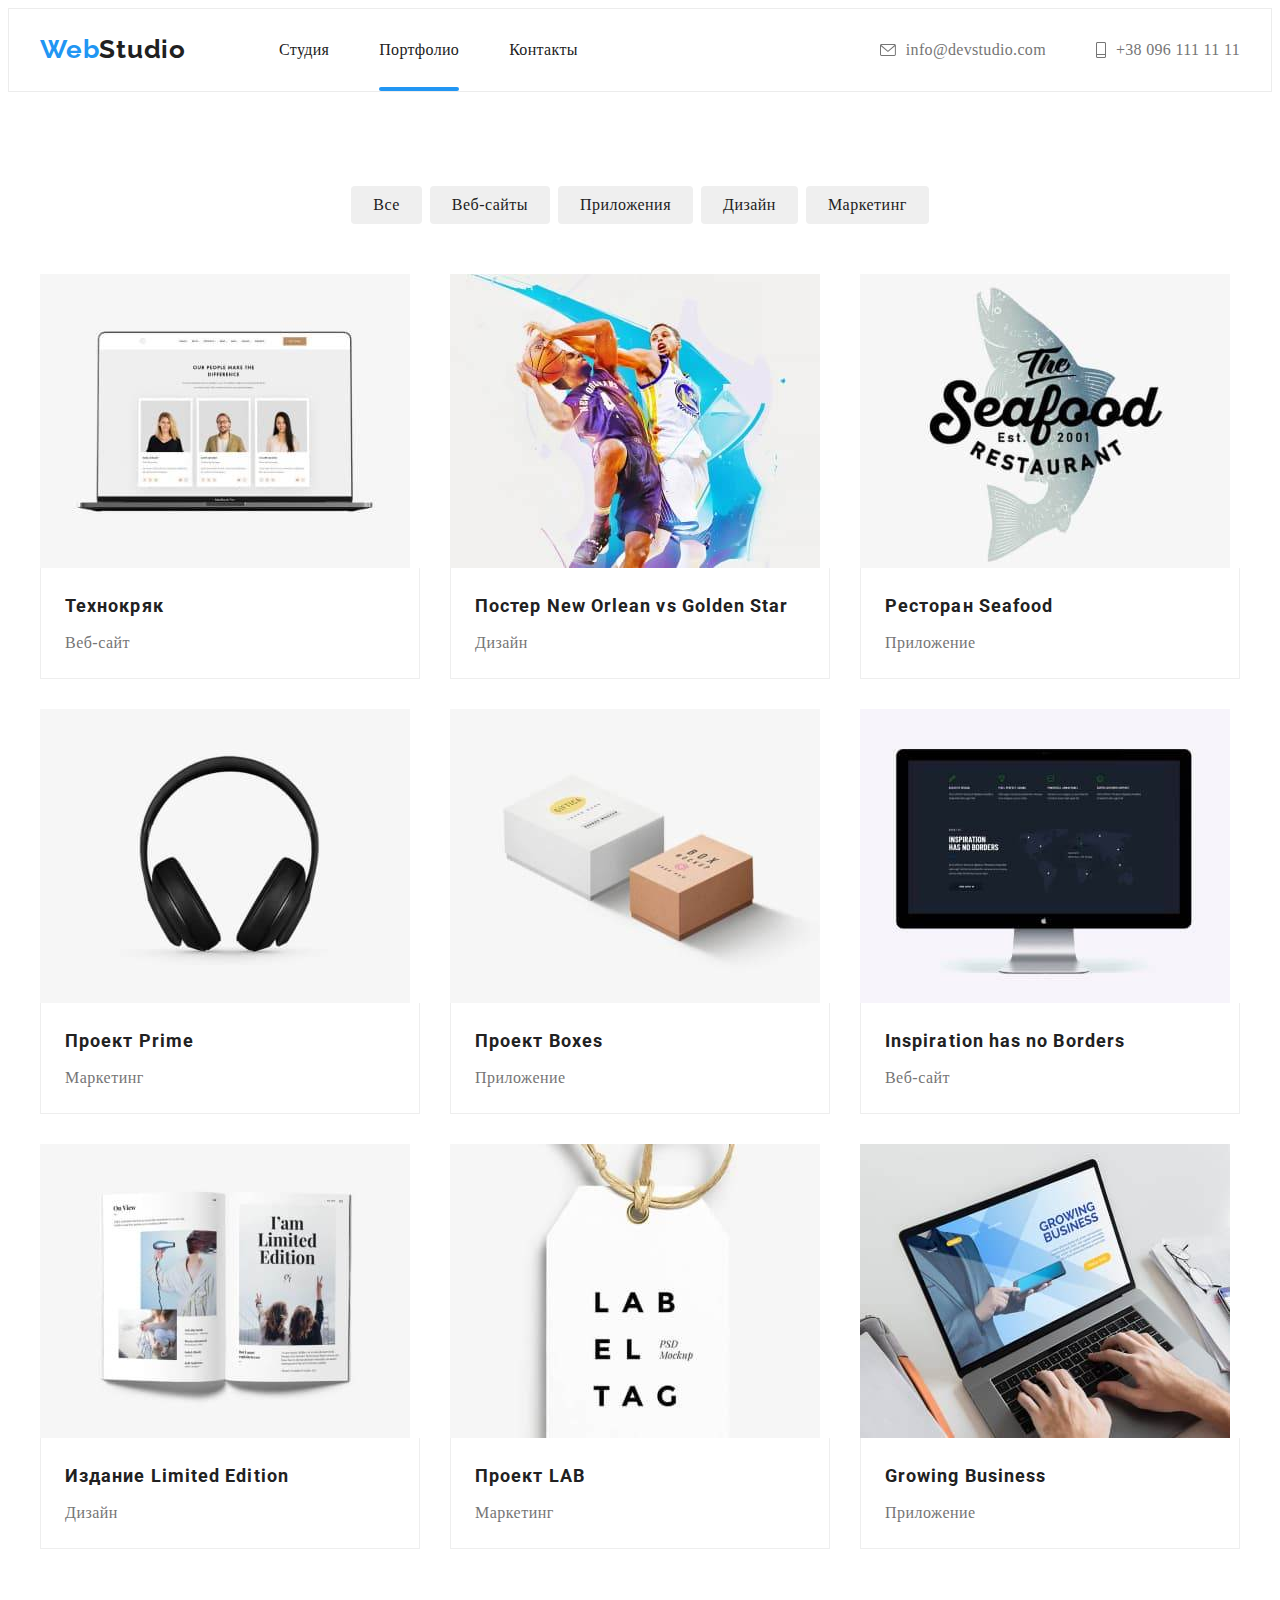
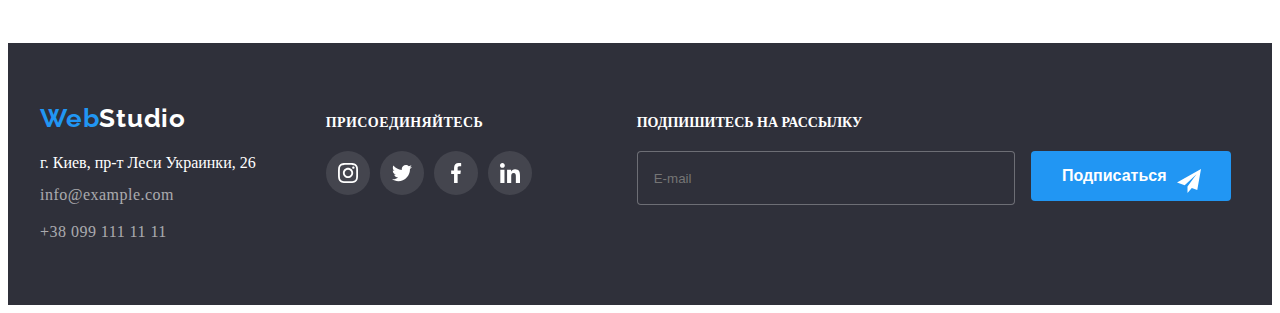
==== portfolio.html @ d7d61ed3 "start" ====
<!DOCTYPE html>
<html lang="ru">
<head>
    <meta charset="UTF-8">
    <meta http-equiv="X-UA-Compatible" content="IE=edge">
    <meta name="viewport" content="width=device-width, initial-scale=1.0">
    <link rel="preconnect" href="https://fonts.googleapis.com">
<link rel="preconnect" href="https://fonts.gstatic.com" crossorigin>
<link href="https://fonts.googleapis.com/css2?family=Raleway:wght@700&family=Roboto:wght@400;500;700;900&display=swap" rel="stylesheet">
    <title >Портфолио</title>
    <link rel="stylesheet" href="https://cdnjs.cloudflare.com/ajax/libs/modern-normalize/1.1.0/modern-normalize.min.css"
     integrity="sha512-wpPYUAdjBVSE4KJnH1VR1HeZfpl1ub8YT/NKx4PuQ5NmX2tKuGu6U/JRp5y+Y8XG2tV+wKQpNHVUX03MfMFn9Q==" 
     crossorigin="anonymous"
      referrerpolicy="no-referrer" />
    
    <link rel="stylesheet" href="./css/main.min.css">
</head>
<body>
    
    <header class="header">
        <div class="container">
            <nav class="havigation ">
         <a class="logo link" href=""><span class="span">Web</span>Studio</a>
    
     <ul class="havigation__list list">
         <li class="havigation__item "><a href="./index.html" class="havigation__link link  ">Студия</a></li>
         <li class="havigation__item"><a href="./portfolio.html" class=" havigation__link link current ">Портфолио</a></li>
         <li class="havigation__item"><a href="" class="havigation__link link ">Контакты</a></li>
                 
    </ul> 
         </nav>
         <div class="connect">
         <ul class="connect__list">
             <li class="connect__item" ><a  href="mailto:info@devstudio.com" class="connect__mail link" > <svg class="connect__icon" width="16" height="12">
                <use href="./img/icons.svg#icon-envelope-hover">

                </use>
            </svg>info@devstudio.com</a></li>
             <li class="connect__item" ><a href="tel:+380961111111" class="connect__tel link" ><svg class="connect__icon" width="10" height="16">
                <use href="./img/icons.svg#icon-Vector-10">

                </use>
            </svg> +38 096 111 11 11</a></li>
             
         </ul>
        </div>
        </div>
    </header  >
    <main>
    <section class="menu">
        <div class="container">
            <h1 class="visually-hidden" ></h1>
            <ul class="menu__list list">
                <li class="menu__item"><button type="button" class="menu__btn"> Все</button></li>     
                <li class="menu__item"><button type="button" class="menu__btn " >Веб-сайты</button></li>
                <li class="menu__item"><button type="button" class="menu__btn ">Приложения</button></li>
                <li class="menu__item"><button type="button" class="menu__btn">Дизайн</button></li>
                <li class="menu__item"><button type="button" class="menu__btn">Маркетинг</button></li>
            </ul>   
        
         <ul class="works list">
             <li class="works__list">
                 <a href="" class=" works__sct link">
                    <div class="works__wrap">
                    <img class="img" src="./img/img1.jpg" 
                 alt="ноутбук" 
                 width="370"
                  height="294">  
                  <p class="works-top__text">
                    Ресурс предлагает комплексные предложения с разным уровнем 
                    функционала и сервисов.
                     Все это позволит посетителю получить 
                     исчерпывающие сведения  о 
                     компании или частном лице.
                  </p>
                </div>
                  <div class="one__text">
                 <h2 class="works__link ">  Технокряк</h2>
                 <p class="works__text link" >Веб-сайт</p>
                  </div>
                </a>
            </li>
             <li class="works__list">
               <a href="" class="works__sct link"> 
                <div class="works__wrap">
                    <img class="img" src="./img/img2.jpg"
                  alt="волейболисты"
                  width="370"
                  height="294">
                  <p class="works-top__text">
                    Ресурс предлагает комплексные предложения с разным уровнем 
                    функционала и сервисов.
                     Все это позволит посетителю получить 
                     исчерпывающие сведения  о 
                     компании или частном лице.
                  </p>
                </div>
                  <div class="one__text">
                <h2 class="works__link">Постер New Orlean vs Golden Star</h2>
                 <p class="works__text">Дизайн</p>
                </div>
                 </a> 
               
            </li>
             <li class="works__list">
              <a href="" class="works__sct  link">
                <div class="works__wrap">
                  <img class="img" src="./img/img3.jpg" 
                 alt="морское судно"
                 width="370" 
                 height="294" >
                 <p class="works-top__text">
                    Ресурс предлагает комплексные предложения с разным уровнем 
                    функционала и сервисов.
                     Все это позволит посетителю получить 
                     исчерпывающие сведения  о 
                     компании или частном лице.
                  </p>
                </div>
                 <div class="one__text">
                 <h2  class="works__link">Ресторан Seafood</h2>
                 <p class="works__text">Приложение</p> 
                 </div>
                </a> 
                </li>
             <li class="works__list">
                
              <a href="" class="works__sct link">
                <div class="works__wrap">
                  <img class="img" src="./img/img4.jpg" 
                 alt="наушники" 
                 width="370" 
                 height="294">
                 <p class="works-top__text">
                    Ресурс предлагает комплексные предложения с разным уровнем 
                    функционала и сервисов.
                     Все это позволит посетителю получить 
                     исчерпывающие сведения  о 
                     компании или частном лице.
                  </p>
                </div>
                 <div class="one__text">
                 <h2  class="works__link">Проект Prime</h2>
                 <p class="works__text">Маркетинг</p> 
                </div>
                </a> 
                </li>
             <li class="works__list">
              <a href="" class="works__sct  link"> 
                <div class="works__wrap">
                    <img class="img" src="./img/img5.jpg" 
                 alt="коробки" 
                 width="370" 
                 height="294">
                 <p class="works-top__text">
                    Ресурс предлагает комплексные предложения с разным уровнем 
                    функционала и сервисов.
                     Все это позволит посетителю получить 
                     исчерпывающие сведения  о 
                     компании или частном лице.
                  </p>
                </div>
                 <div class="one__text">
                <h2  class="works__link">Проект Boxes</h2>
                <p class="works__text">Приложение</p>
            </div>
            </a> 
                </li>
             <li class="works__list">
              <a href=""  class="works__sct  link"> 
                <div class="works__wrap">
                   <img class="img" src="./img/img6.jpg" 
                 alt="монитор" 
                 width="370" 
                 height="294" >
                 <p class="works-top__text">
                    Ресурс предлагает комплексные предложения с разным уровнем 
                    функционала и сервисов.
                     Все это позволит посетителю получить 
                     исчерпывающие сведения  о 
                     компании или частном лице.
                  </p>
                </div>
                 <div class="one__text">
                 <h2  class="works__link">Inspiration has no Borders </h2>
                 <p class="works__text">Веб-сайт</p> 
                </div>
                </a> 
                </li>
             <li class="works__list">
              <a href="" class="works__sct link"> 
                <div class="works__wrap">
                    <img class="img" src="./img/img7.jpg" 
                 alt="книга" 
                 width="370" 
                 height="294">
                 <p class="works-top__text">
                    Ресурс предлагает комплексные предложения с разным уровнем 
                    функционала и сервисов.
                     Все это позволит посетителю получить 
                     исчерпывающие сведения  о 
                     компании или частном лице.
                  </p>
                </div>
                 <div class="one__text">
                 <h2  class="works__link">Издание Limited Edition</h2>
                 <p class="works__text">Дизайн</p>
                </div>
                </a> 
                </li>
             <li class="works__list">
              <a href="" class="works__sct link"> 
                <div class="works__wrap">
                   <img class="img" src="./img/img8.jpg" 
                 alt="карточка " 
                 width="370" 
                 height="294">
                 <p class="works-top__text">
                    Ресурс предлагает комплексные предложения с разным уровнем 
                    функционала и сервисов.
                     Все это позволит посетителю получить 
                     исчерпывающие сведения  о 
                     компании или частном лице.
                  </p>
                </div>
                 <div class="one__text">
                 <h2  class="works__link">Проект LAB</h2>
                 <p class="works__text">Маркетинг</p>
                </div>
                 </a> 
                </li>
             <li class="works__list">
               <a href="" class="works__sct link"> 
                <div class="works__wrap">
                    <img class="img" src="./img/img9.jpg" 
                 alt="печатают на ноутбуке" 
                 width="370" 
                 height="294">
                 <p class="works-top__text">
                    Ресурс предлагает комплексные предложения с разным уровнем 
                    функционала и сервисов.
                     Все это позволит посетителю получить 
                     исчерпывающие сведения  о 
                     компании или частном лице.
                  </p>
                </div>
                 <div class="one__text">
                <h2  class="works__link">Growing Business</h2>
                 <p class="works__text">Приложение</p> 
                </div>
                </a> 
                </li>
         </ul>
        </div>
     </section>
</main>
  <footer class="footer">
      <div class="container">
        <div class="ubout-content">
      <a class="footer-logo link" href=""><span class="span">Web</span>Studio</a >
      <address class="footer-address">
          <ul class="footer-list list">
              <li class="footer-item"><a href="https://goo.gl/maps/B1iXQjJUeeSVtzdy8" class="footer-links link">г. Киев, пр-т Леси Украинки, 26</a>  </li> 
              <li class="footer-item"><a href="mailto:" class="footer-link link">info@example.com</a></li>
              <li class="footer-item"><a href="tel:+380991111111" class="footer-link link">+38 099 111 11 11</a></li>
          </ul>
      </address>
      </div>
      <div class="footer-icon">
        <p class="footer-title">присоединяйтесь</p>
        <ul class="footer-list-links list" >
        <li class="footer-item-links">
            <a href="" class="icon-link">
                <svg class="links-link-icon" width="20" height="20">
                    <use href="./img/icons.svg#icon-instagram">
    
                    </use>
                </svg>
            </a>  
        </li>
        <li class="footer-item-links">
            <a href="" class="icon-link">
                <svg class="links-link-icon" width="20" height="20">
                    <use href="./img/icons.svg#icon-twitter">
    
                    </use>
                </svg>
            </a> 
        </li>
        <li class="footer-item-links">
            <a href="" class="icon-link">
                <svg class="links-link-icon" width="20" height="20">
                    <use href="./img/icons.svg#icon-facebook">
    
                    </use>
                </svg>
            </a>  
        </li>
        <li class="footer-item-links">
            <a href="" class="icon-link">
                <svg class="links-link-icon" width="20" height="20">
                    <use href="./img/icons.svg#icon-linkedin">
    
                    </use>
                </svg>
            </a> 
        </li>
    </ul>
    </div>
    <div class="footer-email">
      <form >
<p class="email-title">Подпишитесь на рассылку</p>
<input type="email"
name="user-email"
placeholder="E-mail"

class="footer-input"

>

<button type="submit" class="email-btn">Подписаться</button>

<svg class="email-icon" width="24" height="24">
  <use href="./img/icons.svg#icon-icon-send"></use>
</svg>

</form>
  </div>
    </div>
    
  </footer>
</body>
</html>
---- css/main.min.css ----
:root{--title-color: #212121;--main-title-color:#757575;--hover-footer-color:#2196F3;--fonfocus-color: #FFFFFF}.footer-title{margin-bottom:20px;font-style:normal;font-weight:700;font-size:14px;line-height:1.14;letter-spacing:.03em;text-transform:uppercase;color:#fff}.connect__mail link{font-weight:500;line-height:1.14;letter-spacing:.02em;color:var(--main-title-color);margin-left:50px}.connect__tel{font-weight:500;line-height:1.14;letter-spacing:.02em;color:var(--main-title-color)}.section-five__title{font-weight:500;font-size:16px;line-height:1.18;letter-spacing:.03em;color:#212121;margin:0px auto 10px auto}.section-four-title{font-weight:700;font-size:36px;line-height:1.16;letter-spacing:.03em;color:var(--title-color)}.section-three-title{font-weight:700;font-size:36px;line-height:1.16;letter-spacing:.03em;color:#212121}.section-three-item-title{font-weight:700;font-size:14px;line-height:1.14;letter-spacing:.03em;color:var(--title-color);margin-bottom:10px;text-transform:uppercase}.section-two-title{font-weight:900;font-size:44px;line-height:1.36;color:var(--fonfocus-color);text-transform:uppercase;max-width:696px;margin:0 auto}h1,h2,h3,p,ul{margin:0;padding:0}.img{display:block;max-width:100%;height:auto}.container{width:1200px;margin:0 auto;padding-left:15px;padding-right:15px}.link{text-decoration:none}.list{list-style:none;align-items:center;margin:0;padding:0}.body{font-family:"Roboto",sans-serif;font-size:14px;letter-spacing:.03em;color:#757575;background-color:#fff}.havigation__link.current::after{content:"";display:block;left:0;bottom:0;width:100%;height:4px;background-color:#2196f3;border-radius:2px;position:absolute}.havigation__link.current::after{color:var(--hover-footer-color)}.logo{font-family:"Raleway";font-style:normal;font-weight:700;font-size:26px;line-height:1.19;letter-spacing:.03em;color:var(--title-color);margin-right:93px;padding-top:24px;padding-bottom:25px}.span{color:var(--hover-footer-color)}.havigation__list{display:flex;padding:0;margin:0;position:relative}.header .container{display:flex;align-items:center}.header{border:1px solid #ececec}.havigation__item:last-child{margin-right:0}.havigation__item{margin-right:50px}.havigation{display:flex;align-items:center}.havigation__link{font-weight:500;line-height:1.14;letter-spacing:.02em;color:var(--title-color);display:block;padding-top:32px;padding-bottom:32px;transition:color 250ms cubic-bezier(0.4, 0, 0.2, 1);position:relative}.havigation__link:hover{color:var(--hover-footer-color)}.havigation__link:focus{color:var(--hover-footer-color)}.connect__mail,.connect__tel{font-weight:500;line-height:1.14;letter-spacing:.02em;display:flex;align-items:center;color:#757575;fill:#757575;transition:color 250ms cubic-bezier(0.4, 0, 0.2, 1)}.connect__mail:hover,.connect__mail:focus,.connect__tel:hover,.connect__tel:focus{fill:var(--hover-footer-color);color:var(--hover-footer-color)}.connect__list{list-style:none;display:flex}.connect__list:hover,.connect__list:focus{color:var(--hover-footer-color)}.connect{margin-left:auto}.connect__item{margin-right:50px}.connect__item:last-child{margin:0}.connect__icon{margin-right:10px;transition:fill 250ms cubic-bezier(0.4, 0, 0.2, 1)}.menu__btn{font-family:inherit;font-weight:500;font-size:16px;line-height:1.62;text-align:center;letter-spacing:.03em;color:var(--title-color);padding:6px 22px 6px 22px;border:none;border-radius:4px;transition:background 250ms cubic-bezier(0.4, 0, 0.2, 1),box-shadow 250ms cubic-bezier(0.4, 0, 0.2, 1),color 250ms cubic-bezier(0.4, 0, 0.2, 1)}.menu__btn:hover{background:#2196f3;color:var(--fonfocus-color);box-shadow:0px 3px 1px rgba(0,0,0,.1),0px 1px 2px rgba(0,0,0,.08),0px 2px 2px rgba(0,0,0,.12)}.menu__btn:focus{background:#2196f3;color:var(--fonfocus-color);box-shadow:0px 3px 1px rgba(0,0,0,.1),0px 1px 2px rgba(0,0,0,.08),0px 2px 2px rgba(0,0,0,.12)}.menu__item{margin-right:8px}.menu__item:last-child{margin:0}.menu__list{display:flex;margin-bottom:50px;justify-content:center}.works__link{margin-bottom:4px}.works{display:flex;flex-wrap:wrap;margin-bottom:-30px;margin-left:-30px}.works__list{flex-basis:calc(33.3333333333% - 30px);margin-left:30px;margin-bottom:30px;background:#fff}.works__sct{display:block;transition:box-shadow 250ms cubic-bezier(0.4, 0, 0.2, 1)}.works__sct:hover,.works__sct:focus{box-shadow:0px 1px 1px rgba(0,0,0,.12),0px 4px 4px rgba(0,0,0,.06),1px 4px 6px rgba(0,0,0,.16);display:block}.menu{padding-top:94px;padding-bottom:94px}.one__text{border-left:1px solid #eee;border-right:1px solid #eee;border-bottom:1px solid #eee;padding:20px 24px 20px 24px}.works-top__text{position:absolute;top:0;color:#fff;background-color:rgba(33,150,243,.9);height:100%;padding:63px 24px;line-height:1.4;font-size:18px;letter-spacing:.03em;transform:translateY(100%);transition:transform 250ms linear}.works__wrap{position:relative;overflow:hidden}.works__list:hover .works-top__text{transform:translateY(0)}.works__link{font-family:"Roboto";font-weight:700;font-size:18px;line-height:2;letter-spacing:.06em;color:var(--title-color)}.works__text{font-size:16px;line-height:1.88;letter-spacing:.03em;color:var(--main-title-color)}.section-two{text-align:center;background-color:#2f303a;padding-top:200px;padding-bottom:200px;margin:0 auto;background-image:linear-gradient(rgba(47, 48, 58, 0.4), rgba(47, 48, 58, 0.4)),url(../img/Img-hed.jpg);max-width:1600px;background-repeat:no-repeat;background-position:center;background-size:cover}.section-two-btn{font-family:"Roboto";font-style:normal;font-weight:700;font-size:16px;line-height:1.88;letter-spacing:.06em;color:var(--fonfocus-color);margin-top:30px;background-color:#2196f3;border:none;padding:10px 32px 10px 32px;border-radius:4px}.section-three{padding-bottom:94px}.section-three-text{font-weight:400;font-size:14px;line-height:1.71;letter-spacing:.03em;color:var(--main-title-color);margin-right:30px;margin:0 auto}.section-three{padding-top:94px;padding-top:94px}.section-three-title{text-align:center;padding-top:0px;margin-bottom:50px}.section-three-list{display:flex}.section-three-item{flex-basis:calc(25% - 30px);margin-left:0px;margin-right:30px;width:270px}.section-three-item:last-child{margin-right:0px}.section-four-title{text-align:center;margin-bottom:50px}.section-four-list{display:flex;position:relative;margin-top:50px;margin-left:-30px}.section-four-item{flex-basis:calc(33.3333333333% - 30px);margin-left:30px;display:block;max-width:100%;height:auto}.section-four{padding-bottom:94px;padding-top:0px}.content-text{position:absolute;bottom:0;color:#fff;background-color:rgba(47,48,58,.8);font-size:14px;line-height:1.5;letter-spacing:.03em;text-transform:uppercase;font-weight:700;height:70px;width:370px;display:flex;justify-content:center;align-items:center;text-align:center}.section-four-list{position:relative;overflow:hidden}.section-five__list{display:flex;margin-top:50px;margin-left:-30px}.section__five{padding-top:94px;padding-bottom:94px;background:#f5f4fa}.section-five__item{flex-basis:calc(25% - 30px);margin-left:30px;text-align:center;background:#fff;box-shadow:0px 1px 3px rgba(0,0,0,.12),0px 1px 1px rgba(0,0,0,.14),0px 2px 1px rgba(0,0,0,.2)}.section-five__titles{font-weight:700;font-size:36px;line-height:1.16;letter-spacing:.03em;margin-bottom:50px;text-align:center;color:var(--title-color)}.section-five__text{font-weight:400;font-size:16px;line-height:1.18;letter-spacing:.03em;color:var(--main-title-color);margin:0px auto 16px 0px}.section-five__stn{padding-top:30px;padding-bottom:30px}.komanda__link{width:100%;height:100%;border-radius:50%;display:flex;align-items:center;justify-content:center;fill:#afb1b8;transition:background 250ms cubic-bezier(0.4, 0, 0.2, 1)}.komanda__link:hover,.komanda__link:focus{background-color:#2196f3;fill:#fff}.komanda__icon{transition:fill 250ms cubic-bezier(0.4, 0, 0.2, 1)}.komanda__list{display:flex;justify-content:center}.komanda__item{width:44px;height:44px;margin-right:10px}.komanda__item:last-child{margin-left:0px}.komanda__item:last-child{margin-right:0px}.stn{color:#212121;text-align:center;margin-bottom:20px;padding-top:20px}.clients{font-style:normal;font-weight:700;font-size:36px;line-height:1.16;text-align:center;letter-spacing:.03em;margin-bottom:50px;color:#212121}.logo-clients{padding-bottom:94px;padding-top:94px}.company-link{width:100%;height:100%;width:170px;height:92px;background-color:#fff;display:flex;align-items:center;justify-content:center;fill:#afb1b8;border-radius:4px;border:1px solid #afb1b8;transition:border 250ms cubic-bezier(0.4, 0, 0.2, 1),fill 250ms cubic-bezier(0.4, 0, 0.2, 1)}.company-link:hover,.company-link:focus{fill:var(--hover-footer-color);border:1px solid #2196f3;border-radius:4px}.company-list{display:flex}.company-item{margin-left:30px}.company-item:first-child{margin-left:0px}.company-logo{width:106px;height:60px;margin:16px 32px 16px 32px;transition:fill 250ms cubic-bezier(0.4, 0, 0.2, 1)}.footer-link{font-weight:400;line-height:1.71;letter-spacing:.03em;color:rgba(255,255,255,.6)}.footer,.footer-two{padding-bottom:60px;padding-top:60px;background:#2f303a}.footer-two-address{margin-top:20px}.footer-address{margin-top:20px;font-style:normal}.footer-logo{font-family:"Raleway";font-style:normal;font-weight:700;font-size:26px;line-height:1.19;letter-spacing:.03em;color:var(--title-color);color:#fff}.footer-item{margin-bottom:9px;font-style:normal}.footer-item:last-child{margin:0}.footer-item-links{width:44px;height:44px;margin-right:10px}.footer-item-links:last-child{margin-right:0px}.footer-list-links{display:flex}.footer-two .container{display:flex;align-items:baseline}.footer .container{display:flex;align-items:baseline}.footer-icon{margin-left:70px}.footer-two-logo{font-family:"Raleway";font-style:normal;font-weight:700;font-size:26px;line-height:1.19;letter-spacing:.03em;margin-top:444px;color:#fff;padding-left:0px}.footer-two-link{font-weight:400;line-height:1.71;letter-spacing:.03em;color:rgba(255,255,255,.6)}.footer-two-item{margin-bottom:9px;font-style:normal}.footer-two-item:last-child{margin:0}.footer-two-links{color:#fff}.footer-links{color:#fff}.footer-email{display:flex;margin-left:105px}.icon-link{width:100%;height:100%;background-color:rgba(255,255,255,.1);border-radius:50%;display:flex;align-items:center;justify-content:center;fill:#fff;transition:background 250ms cubic-bezier(0.4, 0, 0.2, 1)}.icon-link:hover,.icon-link:focus{background:var(--hover-footer-color);fill:#fff}.footer-input{color:#fff;width:358px;height:50px;border:1px solid rgba(255,255,255,.3);border-radius:4px;background:#2f303a;outline:none;padding-left:16px}.email-title{font-weight:700;font-size:14px;line-height:1.14;text-transform:uppercase;color:#fff;margin-bottom:20px}.email-btn{position:absolute;width:200px;height:50px;background:#2196f3;border-radius:4px;font-weight:700;font-size:16px;line-height:1.88;padding:10px 62px 10px 29px;color:#fff;border:none;margin-left:12px}.email-icon{position:relative;left:148px;top:10px;fill:#fff;margin-left:10px}.footer-email{display:flex;margin-left:105px}.benefits-item{width:100%;height:100%;width:270px;height:120px;background-color:#f5f4fa;display:flex;align-items:center;justify-content:center;fill:#afb1b8;margin-bottom:30px}.benefits-link:hover,.benefits-link:focus{background:#f5f4fa;border-radius:4px}.benefits-item:last-child{margin-right:0px}.backdrop{width:100%;height:100%;background-color:rgba(0,0,0,.2);position:fixed;top:0;transition:opacity 250ms,visibility 250ms cubic-bezier(0.4, 0, 0.2, 1)}.modal{width:528px;min-height:581px;background-color:#fff;border-radius:4px;position:absolute;top:50%;left:50%;justify-content:center;align-items:center;transform:translate(-50%, -50%) scale(1);padding:40px}.modal-close-btn{width:30px;height:30px;border:1px solid rgba(0,0,0,.1);background:#fff;border-radius:50%;background-color:rgba(0,0,0,0);position:absolute;align-items:center;justify-content:center;display:flex;top:8px;right:8px;transition:color 250ms cubic-bezier(0.4, 0, 0.2, 1),fill 250ms cubic-bezier(0.4, 0, 0.2, 1)}.modal-close-btn:focus,.modal-close-btn:hover{fill:#2196f3}.backdrop .is-hidden .modal{transform:translate(-50%, -50%) scale(1)}.modal-title{font-weight:700;font-size:20px;line-height:1.15;text-align:center;letter-spacing:.02em;color:#212121}.model-input{width:100%;height:40px;border:1px solid rgba(33,33,33,.2);border-radius:4px;padding-left:42px;transition:background 250ms cubic-bezier(0.4, 0, 0.2, 1);outline:none}.model-input:focus{border-color:#2196f3}.model-label{font-weight:400;font-size:12px;line-height:1.16;color:#757575;display:block;margin-top:10px;margin-bottom:4px}.model-text{width:100%;height:120px;border:1px solid rgba(33,33,33,.2);border-radius:4px;resize:none;padding:12px 16px;outline:none}.model-text:focus{border-color:#2196f3}.modal-icon{position:absolute;left:12px;top:50%;transform:translateY(-50%);transition:background 250ms cubic-bezier(0.4, 0, 0.2, 1)}.modal-check:checked+.check-text::before{background-color:#2196f3;background-image:url(../img/check.svg);background-repeat:no-repeat;background-position:center;border:none;transition:border-color 250ms cubic-bezier(0.4, 0, 0.2, 1)}.modal-check:focus+.check-text::before{border-color:#2196f3}.model-input:focus+.modal-icon{fill:#2196f3}.modal-btn{position:absolute;font-weight:700;font-size:16px;line-height:1.8;text-align:center;border-radius:4px;color:#fff;background-color:#2196f3;width:200px;height:50px;border:none;margin-top:30px;margin-left:124px}.input-wrap{position:relative}.is-hidden{opacity:0;pointer-events:none}.visually-hidden{text-align:center;position:absolute;width:1px;height:1px;margin:-1px;border:0;padding:0;white-space:nowrap;clip-path:inset(100%);clip:rect(0 0 0 0);overflow:hidden}.check-text{font-weight:400;font-size:14px;line-height:1.71;color:#757575;align-items:center;display:flex;justify-content:center;position:relative}.check-text::before{content:"";width:16px;height:16px;border-radius:2px;margin-right:8px;border:2px solid #212121}.label-text{font-weight:400;font-size:14px;line-height:1.71;color:#2196f3;margin-left:4px}/*# sourceMappingURL=main.min.css.map */
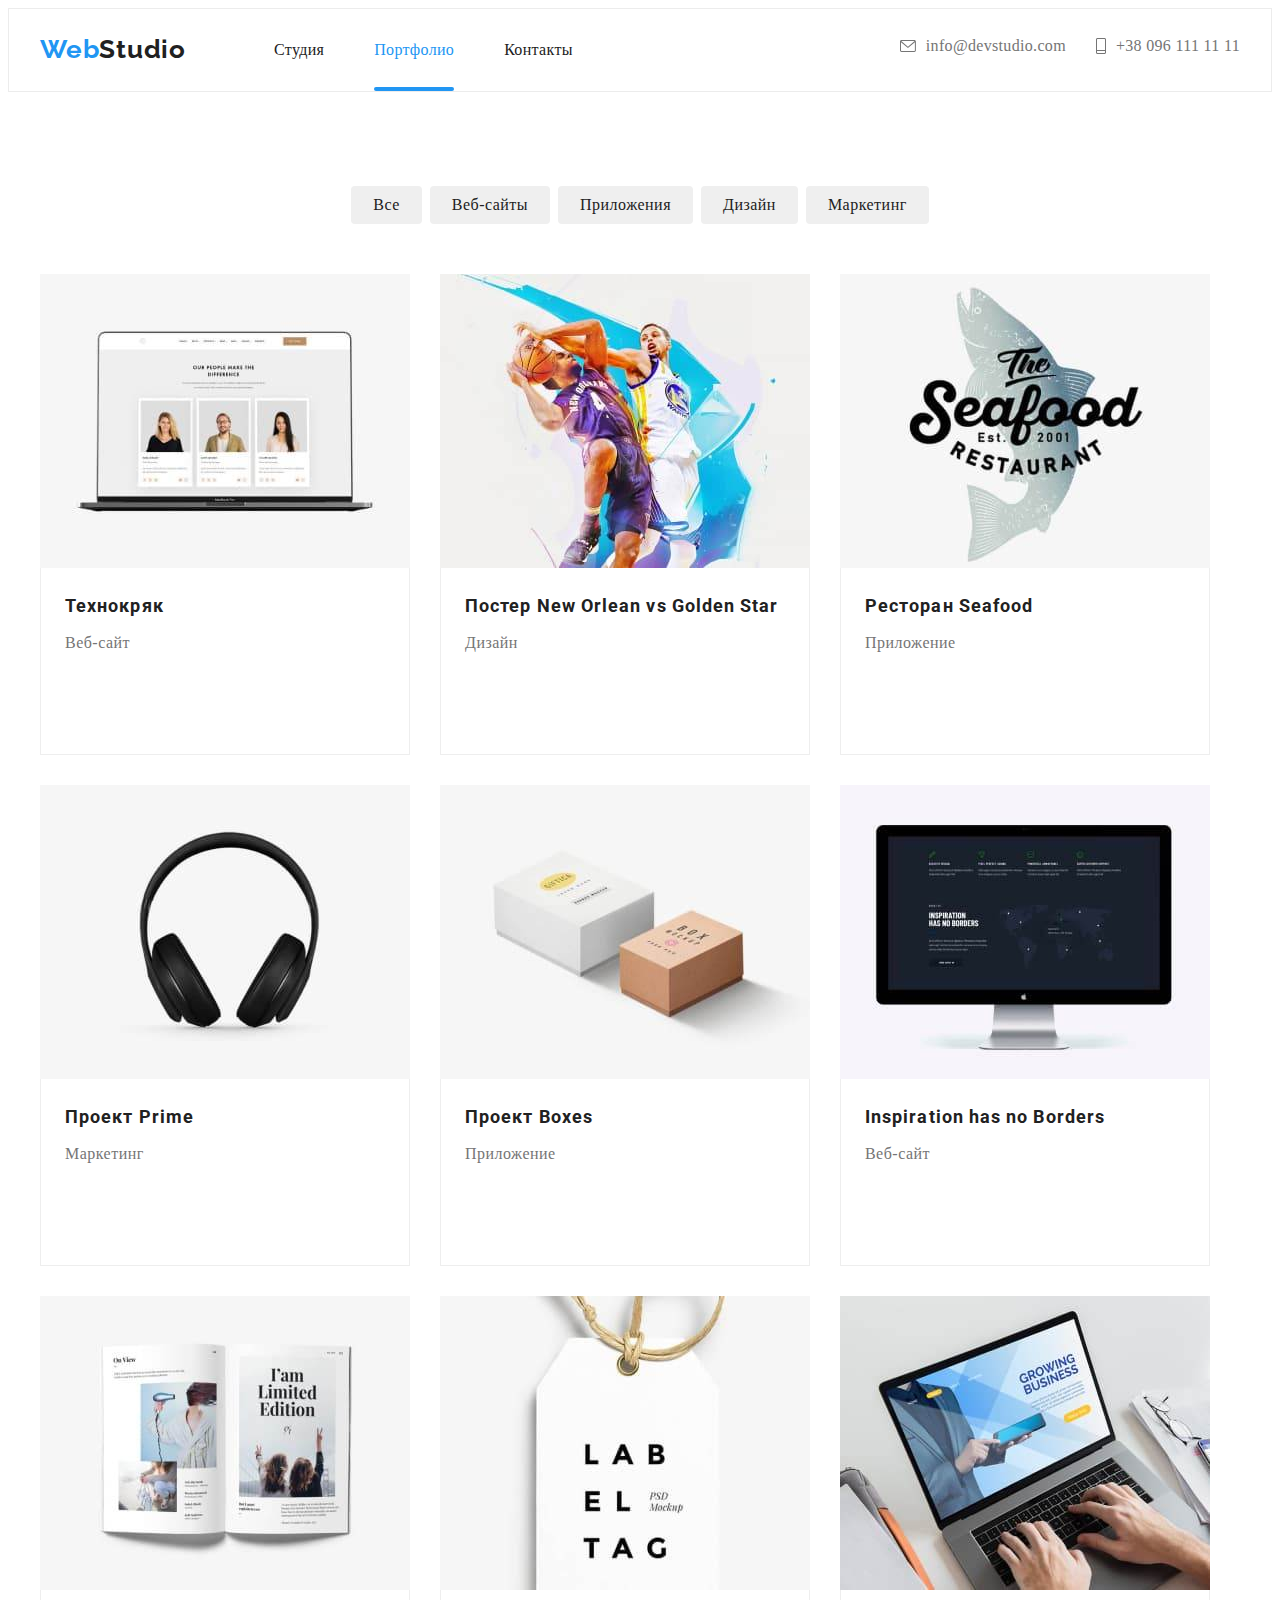
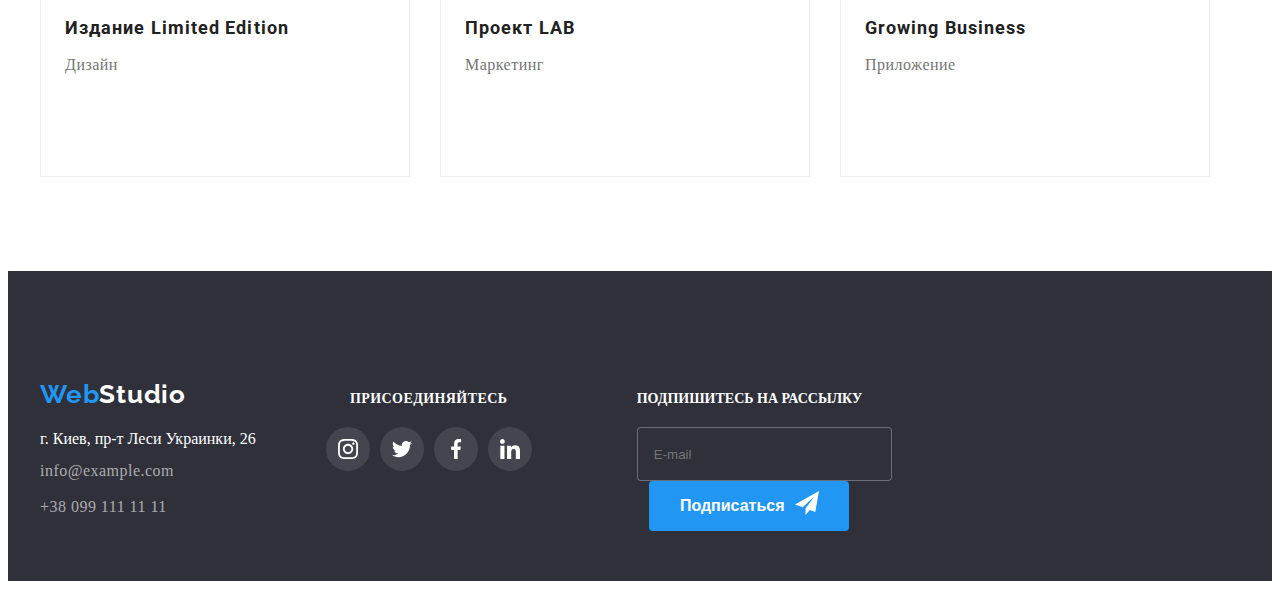
==== commit ed7be22a: "add" ====
--- a/portfolio.html
+++ b/portfolio.html
@@ -62,10 +62,28 @@
              <li class="works__list">
                  <a href="" class=" works__sct link">
                     <div class="works__wrap">
-                    <img class="img" src="./img/img1.jpg" 
+                   <picture>
+                       
+    
+                        <source srcset="./img/img1.jpg  1x, 
+                        ./img/img1-2x.jpg 2x"
+                        media="(min-width:1200px)"
+                        >
+        
+                        <source srcset="./img/img-1-tab.jpg  1x, 
+                        ./img/img-1-tab-2x.jpg  2x"
+                        media="(min-width:768px)"
+
+                        >
+                        <source srcset="./img/img-1mobil.jpg  1x, 
+                        ./img/img-1mobil-2x.jpg  2x"
+                        media="(min-width:320px)"
+                         >
+                        <img class="img" src="./img/img1.jpg" 
                  alt="ноутбук" 
-                 width="370"
-                  height="294">  
+                 > 
+                    </picture>
+                    
                   <p class="works-top__text">
                     Ресурс предлагает комплексные предложения с разным уровнем 
                     функционала и сервисов.
@@ -84,10 +102,28 @@
              <li class="works__list">
                <a href="" class="works__sct link"> 
                 <div class="works__wrap">
-                    <img class="img" src="./img/img2.jpg"
-                  alt="волейболисты"
-                  width="370"
-                  height="294">
+                  <picture>
+                       
+    
+                    <source srcset="./img/img2.jpg  1x, 
+                    ./img/img-2-2x.jpg 2x"
+                    media="(min-width:1200px)"
+                    >
+    
+                    <source srcset="./img/img-2-tab.jpg  1x, 
+                    ./img/img-2-tab-2x.jpg  2x"
+                    media="(min-width:768px)"
+
+                    >
+                    <source srcset="./img/img-2-mobil.jpg  1x, 
+                    ./img/img-2-mobil-2x.jpg  2x"
+                    media="(min-width:320px)"
+                     >
+                     <img class="img" src="./img/img2.jpg"
+                     alt="волейболисты"
+                  >
+                </picture>
+                    
                   <p class="works-top__text">
                     Ресурс предлагает комплексные предложения с разным уровнем 
                     функционала и сервисов.
@@ -107,10 +143,29 @@
              <li class="works__list">
               <a href="" class="works__sct  link">
                 <div class="works__wrap">
-                  <img class="img" src="./img/img3.jpg" 
-                 alt="морское судно"
-                 width="370" 
-                 height="294" >
+                  <picture>
+                       
+    
+                    <source srcset="./img/img3.jpg  1x, 
+                    ./img/img-3-2x.jpg 2x"
+                    media="(min-width:1200px)"
+                    >
+    
+                    <source srcset="./img/img-3-2x.jpg  1x, 
+                    ./img/img-3-tab-2x.jpg  2x"
+                    media="(min-width:768px)"
+
+                    >
+                    <source srcset="./img/img-3-mobil.jpg  1x, 
+                    ./img/img-3-mobil-2x.jpg  2x"
+                    media="(min-width:320px)"
+                     >
+                     <img class="img" src="./img/img3.jpg" 
+                     alt="морское судно"
+                     
+                  >
+                </picture>
+                 
                  <p class="works-top__text">
                     Ресурс предлагает комплексные предложения с разным уровнем 
                     функционала и сервисов.
@@ -130,10 +185,30 @@
                 
               <a href="" class="works__sct link">
                 <div class="works__wrap">
-                  <img class="img" src="./img/img4.jpg" 
-                 alt="наушники" 
-                 width="370" 
-                 height="294">
+                  <picture>
+                       
+    
+                    <source srcset="./img/img4.jpg  1x, 
+                    ./img/img-4-2x.jpg 2x"
+                    media="(min-width:1200px)"
+                    >
+    
+                    <source srcset="./img/img-4-tab.jpg  1x, 
+                    ./img/img-4-tab-2x.jpg  2x"
+                    media="(min-width:768px)"
+
+                    >
+                    <source srcset="./img/img-4-mobil.jpg  1x, 
+                    ./img/img-4-mobil-2x.jpg  2x"
+                    media="(min-width:320px)"
+                    >
+                    <img class="img" src="./img/img4.jpg" 
+                    alt="наушники" 
+                    >
+                     
+                     
+                </picture>
+                 
                  <p class="works-top__text">
                     Ресурс предлагает комплексные предложения с разным уровнем 
                     функционала и сервисов.
@@ -152,10 +227,30 @@
              <li class="works__list">
               <a href="" class="works__sct  link"> 
                 <div class="works__wrap">
+                  <picture>
+                       
+    
+                    <source srcset="./img/img5.jpg  1x, 
+                    ./img/img-5-2x.jpg 2x"
+                    media="(min-width:1200px)"
+                    >
+    
+                    <source srcset="./img/img-5-tab.jpg  1x, 
+                    ./img/img-5-tab-2x.jpg  2x"
+                    media="(min-width:768px)"
+
+                    >
+                    <source srcset="./img/img-5-mobil.jpg  1x, 
+                    ./img/img-5-mobil-2x.jpg  2x"
+                    media="(min-width:320px)"
+                    >
                     <img class="img" src="./img/img5.jpg" 
                  alt="коробки" 
-                 width="370" 
-                 height="294">
+                 >
+                     
+                     
+                </picture>
+                   
                  <p class="works-top__text">
                     Ресурс предлагает комплексные предложения с разным уровнем 
                     функционала и сервисов.
@@ -174,10 +269,29 @@
              <li class="works__list">
               <a href=""  class="works__sct  link"> 
                 <div class="works__wrap">
-                   <img class="img" src="./img/img6.jpg" 
-                 alt="монитор" 
-                 width="370" 
-                 height="294" >
+                  <picture>
+                       
+    
+                    <source srcset="./img/img6.jpg  1x, 
+                    ./img/img-6-2x.jpg 2x"
+                    media="(min-width:1200px)"
+                    >
+    
+                    <source srcset="./img/img-6-tab.jpg  1x, 
+                    ./img/img-6-2x.jpg  2x"
+                    media="(min-width:768px)"
+
+                    >
+                    <source srcset="./img/img-6-2x.jpg  1x, 
+                    ./img/img-6-mobil-2x.jpg  2x"
+                    media="(min-width:320px)"
+                    >
+                    <img class="img" src="./img/img6.jpg" 
+                    alt="монитор" 
+                    >
+                     
+                </picture>
+                   
                  <p class="works-top__text">
                     Ресурс предлагает комплексные предложения с разным уровнем 
                     функционала и сервисов.
--- a/css/main.min.css
+++ b/css/main.min.css
@@ -1 +1 @@
-:root{--title-color: #212121;--main-title-color:#757575;--hover-footer-color:#2196F3;--fonfocus-color: #FFFFFF}.footer-title{margin-bottom:20px;font-style:normal;font-weight:700;font-size:14px;line-height:1.14;letter-spacing:.03em;text-transform:uppercase;color:#fff}.connect__mail link{font-weight:500;line-height:1.14;letter-spacing:.02em;color:var(--main-title-color);margin-left:50px}.connect__tel{font-weight:500;line-height:1.14;letter-spacing:.02em;color:var(--main-title-color)}.section-five__title{font-weight:500;font-size:16px;line-height:1.18;letter-spacing:.03em;color:#212121;margin:0px auto 10px auto}.section-four-title{font-weight:700;font-size:36px;line-height:1.16;letter-spacing:.03em;color:var(--title-color)}.section-three-title{font-weight:700;font-size:36px;line-height:1.16;letter-spacing:.03em;color:#212121}.section-three-item-title{font-weight:700;font-size:14px;line-height:1.14;letter-spacing:.03em;color:var(--title-color);margin-bottom:10px;text-transform:uppercase}.section-two-title{font-weight:900;font-size:44px;line-height:1.36;color:var(--fonfocus-color);text-transform:uppercase;max-width:696px;margin:0 auto}h1,h2,h3,p,ul{margin:0;padding:0}.img{display:block;max-width:100%;height:auto}.container{width:1200px;margin:0 auto;padding-left:15px;padding-right:15px}.link{text-decoration:none}.list{list-style:none;align-items:center;margin:0;padding:0}.body{font-family:"Roboto",sans-serif;font-size:14px;letter-spacing:.03em;color:#757575;background-color:#fff}.havigation__link.current::after{content:"";display:block;left:0;bottom:0;width:100%;height:4px;background-color:#2196f3;border-radius:2px;position:absolute}.havigation__link.current::after{color:var(--hover-footer-color)}.logo{font-family:"Raleway";font-style:normal;font-weight:700;font-size:26px;line-height:1.19;letter-spacing:.03em;color:var(--title-color);margin-right:93px;padding-top:24px;padding-bottom:25px}.span{color:var(--hover-footer-color)}.havigation__list{display:flex;padding:0;margin:0;position:relative}.header .container{display:flex;align-items:center}.header{border:1px solid #ececec}.havigation__item:last-child{margin-right:0}.havigation__item{margin-right:50px}.havigation{display:flex;align-items:center}.havigation__link{font-weight:500;line-height:1.14;letter-spacing:.02em;color:var(--title-color);display:block;padding-top:32px;padding-bottom:32px;transition:color 250ms cubic-bezier(0.4, 0, 0.2, 1);position:relative}.havigation__link:hover{color:var(--hover-footer-color)}.havigation__link:focus{color:var(--hover-footer-color)}.connect__mail,.connect__tel{font-weight:500;line-height:1.14;letter-spacing:.02em;display:flex;align-items:center;color:#757575;fill:#757575;transition:color 250ms cubic-bezier(0.4, 0, 0.2, 1)}.connect__mail:hover,.connect__mail:focus,.connect__tel:hover,.connect__tel:focus{fill:var(--hover-footer-color);color:var(--hover-footer-color)}.connect__list{list-style:none;display:flex}.connect__list:hover,.connect__list:focus{color:var(--hover-footer-color)}.connect{margin-left:auto}.connect__item{margin-right:50px}.connect__item:last-child{margin:0}.connect__icon{margin-right:10px;transition:fill 250ms cubic-bezier(0.4, 0, 0.2, 1)}.menu__btn{font-family:inherit;font-weight:500;font-size:16px;line-height:1.62;text-align:center;letter-spacing:.03em;color:var(--title-color);padding:6px 22px 6px 22px;border:none;border-radius:4px;transition:background 250ms cubic-bezier(0.4, 0, 0.2, 1),box-shadow 250ms cubic-bezier(0.4, 0, 0.2, 1),color 250ms cubic-bezier(0.4, 0, 0.2, 1)}.menu__btn:hover{background:#2196f3;color:var(--fonfocus-color);box-shadow:0px 3px 1px rgba(0,0,0,.1),0px 1px 2px rgba(0,0,0,.08),0px 2px 2px rgba(0,0,0,.12)}.menu__btn:focus{background:#2196f3;color:var(--fonfocus-color);box-shadow:0px 3px 1px rgba(0,0,0,.1),0px 1px 2px rgba(0,0,0,.08),0px 2px 2px rgba(0,0,0,.12)}.menu__item{margin-right:8px}.menu__item:last-child{margin:0}.menu__list{display:flex;margin-bottom:50px;justify-content:center}.works__link{margin-bottom:4px}.works{display:flex;flex-wrap:wrap;margin-bottom:-30px;margin-left:-30px}.works__list{flex-basis:calc(33.3333333333% - 30px);margin-left:30px;margin-bottom:30px;background:#fff}.works__sct{display:block;transition:box-shadow 250ms cubic-bezier(0.4, 0, 0.2, 1)}.works__sct:hover,.works__sct:focus{box-shadow:0px 1px 1px rgba(0,0,0,.12),0px 4px 4px rgba(0,0,0,.06),1px 4px 6px rgba(0,0,0,.16);display:block}.menu{padding-top:94px;padding-bottom:94px}.one__text{border-left:1px solid #eee;border-right:1px solid #eee;border-bottom:1px solid #eee;padding:20px 24px 20px 24px}.works-top__text{position:absolute;top:0;color:#fff;background-color:rgba(33,150,243,.9);height:100%;padding:63px 24px;line-height:1.4;font-size:18px;letter-spacing:.03em;transform:translateY(100%);transition:transform 250ms linear}.works__wrap{position:relative;overflow:hidden}.works__list:hover .works-top__text{transform:translateY(0)}.works__link{font-family:"Roboto";font-weight:700;font-size:18px;line-height:2;letter-spacing:.06em;color:var(--title-color)}.works__text{font-size:16px;line-height:1.88;letter-spacing:.03em;color:var(--main-title-color)}.section-two{text-align:center;background-color:#2f303a;padding-top:200px;padding-bottom:200px;margin:0 auto;background-image:linear-gradient(rgba(47, 48, 58, 0.4), rgba(47, 48, 58, 0.4)),url(../img/Img-hed.jpg);max-width:1600px;background-repeat:no-repeat;background-position:center;background-size:cover}.section-two-btn{font-family:"Roboto";font-style:normal;font-weight:700;font-size:16px;line-height:1.88;letter-spacing:.06em;color:var(--fonfocus-color);margin-top:30px;background-color:#2196f3;border:none;padding:10px 32px 10px 32px;border-radius:4px}.section-three{padding-bottom:94px}.section-three-text{font-weight:400;font-size:14px;line-height:1.71;letter-spacing:.03em;color:var(--main-title-color);margin-right:30px;margin:0 auto}.section-three{padding-top:94px;padding-top:94px}.section-three-title{text-align:center;padding-top:0px;margin-bottom:50px}.section-three-list{display:flex}.section-three-item{flex-basis:calc(25% - 30px);margin-left:0px;margin-right:30px;width:270px}.section-three-item:last-child{margin-right:0px}.section-four-title{text-align:center;margin-bottom:50px}.section-four-list{display:flex;position:relative;margin-top:50px;margin-left:-30px}.section-four-item{flex-basis:calc(33.3333333333% - 30px);margin-left:30px;display:block;max-width:100%;height:auto}.section-four{padding-bottom:94px;padding-top:0px}.content-text{position:absolute;bottom:0;color:#fff;background-color:rgba(47,48,58,.8);font-size:14px;line-height:1.5;letter-spacing:.03em;text-transform:uppercase;font-weight:700;height:70px;width:370px;display:flex;justify-content:center;align-items:center;text-align:center}.section-four-list{position:relative;overflow:hidden}.section-five__list{display:flex;margin-top:50px;margin-left:-30px}.section__five{padding-top:94px;padding-bottom:94px;background:#f5f4fa}.section-five__item{flex-basis:calc(25% - 30px);margin-left:30px;text-align:center;background:#fff;box-shadow:0px 1px 3px rgba(0,0,0,.12),0px 1px 1px rgba(0,0,0,.14),0px 2px 1px rgba(0,0,0,.2)}.section-five__titles{font-weight:700;font-size:36px;line-height:1.16;letter-spacing:.03em;margin-bottom:50px;text-align:center;color:var(--title-color)}.section-five__text{font-weight:400;font-size:16px;line-height:1.18;letter-spacing:.03em;color:var(--main-title-color);margin:0px auto 16px 0px}.section-five__stn{padding-top:30px;padding-bottom:30px}.komanda__link{width:100%;height:100%;border-radius:50%;display:flex;align-items:center;justify-content:center;fill:#afb1b8;transition:background 250ms cubic-bezier(0.4, 0, 0.2, 1)}.komanda__link:hover,.komanda__link:focus{background-color:#2196f3;fill:#fff}.komanda__icon{transition:fill 250ms cubic-bezier(0.4, 0, 0.2, 1)}.komanda__list{display:flex;justify-content:center}.komanda__item{width:44px;height:44px;margin-right:10px}.komanda__item:last-child{margin-left:0px}.komanda__item:last-child{margin-right:0px}.stn{color:#212121;text-align:center;margin-bottom:20px;padding-top:20px}.clients{font-style:normal;font-weight:700;font-size:36px;line-height:1.16;text-align:center;letter-spacing:.03em;margin-bottom:50px;color:#212121}.logo-clients{padding-bottom:94px;padding-top:94px}.company-link{width:100%;height:100%;width:170px;height:92px;background-color:#fff;display:flex;align-items:center;justify-content:center;fill:#afb1b8;border-radius:4px;border:1px solid #afb1b8;transition:border 250ms cubic-bezier(0.4, 0, 0.2, 1),fill 250ms cubic-bezier(0.4, 0, 0.2, 1)}.company-link:hover,.company-link:focus{fill:var(--hover-footer-color);border:1px solid #2196f3;border-radius:4px}.company-list{display:flex}.company-item{margin-left:30px}.company-item:first-child{margin-left:0px}.company-logo{width:106px;height:60px;margin:16px 32px 16px 32px;transition:fill 250ms cubic-bezier(0.4, 0, 0.2, 1)}.footer-link{font-weight:400;line-height:1.71;letter-spacing:.03em;color:rgba(255,255,255,.6)}.footer,.footer-two{padding-bottom:60px;padding-top:60px;background:#2f303a}.footer-two-address{margin-top:20px}.footer-address{margin-top:20px;font-style:normal}.footer-logo{font-family:"Raleway";font-style:normal;font-weight:700;font-size:26px;line-height:1.19;letter-spacing:.03em;color:var(--title-color);color:#fff}.footer-item{margin-bottom:9px;font-style:normal}.footer-item:last-child{margin:0}.footer-item-links{width:44px;height:44px;margin-right:10px}.footer-item-links:last-child{margin-right:0px}.footer-list-links{display:flex}.footer-two .container{display:flex;align-items:baseline}.footer .container{display:flex;align-items:baseline}.footer-icon{margin-left:70px}.footer-two-logo{font-family:"Raleway";font-style:normal;font-weight:700;font-size:26px;line-height:1.19;letter-spacing:.03em;margin-top:444px;color:#fff;padding-left:0px}.footer-two-link{font-weight:400;line-height:1.71;letter-spacing:.03em;color:rgba(255,255,255,.6)}.footer-two-item{margin-bottom:9px;font-style:normal}.footer-two-item:last-child{margin:0}.footer-two-links{color:#fff}.footer-links{color:#fff}.footer-email{display:flex;margin-left:105px}.icon-link{width:100%;height:100%;background-color:rgba(255,255,255,.1);border-radius:50%;display:flex;align-items:center;justify-content:center;fill:#fff;transition:background 250ms cubic-bezier(0.4, 0, 0.2, 1)}.icon-link:hover,.icon-link:focus{background:var(--hover-footer-color);fill:#fff}.footer-input{color:#fff;width:358px;height:50px;border:1px solid rgba(255,255,255,.3);border-radius:4px;background:#2f303a;outline:none;padding-left:16px}.email-title{font-weight:700;font-size:14px;line-height:1.14;text-transform:uppercase;color:#fff;margin-bottom:20px}.email-btn{position:absolute;width:200px;height:50px;background:#2196f3;border-radius:4px;font-weight:700;font-size:16px;line-height:1.88;padding:10px 62px 10px 29px;color:#fff;border:none;margin-left:12px}.email-icon{position:relative;left:148px;top:10px;fill:#fff;margin-left:10px}.footer-email{display:flex;margin-left:105px}.benefits-item{width:100%;height:100%;width:270px;height:120px;background-color:#f5f4fa;display:flex;align-items:center;justify-content:center;fill:#afb1b8;margin-bottom:30px}.benefits-link:hover,.benefits-link:focus{background:#f5f4fa;border-radius:4px}.benefits-item:last-child{margin-right:0px}.backdrop{width:100%;height:100%;background-color:rgba(0,0,0,.2);position:fixed;top:0;transition:opacity 250ms,visibility 250ms cubic-bezier(0.4, 0, 0.2, 1)}.modal{width:528px;min-height:581px;background-color:#fff;border-radius:4px;position:absolute;top:50%;left:50%;justify-content:center;align-items:center;transform:translate(-50%, -50%) scale(1);padding:40px}.modal-close-btn{width:30px;height:30px;border:1px solid rgba(0,0,0,.1);background:#fff;border-radius:50%;background-color:rgba(0,0,0,0);position:absolute;align-items:center;justify-content:center;display:flex;top:8px;right:8px;transition:color 250ms cubic-bezier(0.4, 0, 0.2, 1),fill 250ms cubic-bezier(0.4, 0, 0.2, 1)}.modal-close-btn:focus,.modal-close-btn:hover{fill:#2196f3}.backdrop .is-hidden .modal{transform:translate(-50%, -50%) scale(1)}.modal-title{font-weight:700;font-size:20px;line-height:1.15;text-align:center;letter-spacing:.02em;color:#212121}.model-input{width:100%;height:40px;border:1px solid rgba(33,33,33,.2);border-radius:4px;padding-left:42px;transition:background 250ms cubic-bezier(0.4, 0, 0.2, 1);outline:none}.model-input:focus{border-color:#2196f3}.model-label{font-weight:400;font-size:12px;line-height:1.16;color:#757575;display:block;margin-top:10px;margin-bottom:4px}.model-text{width:100%;height:120px;border:1px solid rgba(33,33,33,.2);border-radius:4px;resize:none;padding:12px 16px;outline:none}.model-text:focus{border-color:#2196f3}.modal-icon{position:absolute;left:12px;top:50%;transform:translateY(-50%);transition:background 250ms cubic-bezier(0.4, 0, 0.2, 1)}.modal-check:checked+.check-text::before{background-color:#2196f3;background-image:url(../img/check.svg);background-repeat:no-repeat;background-position:center;border:none;transition:border-color 250ms cubic-bezier(0.4, 0, 0.2, 1)}.modal-check:focus+.check-text::before{border-color:#2196f3}.model-input:focus+.modal-icon{fill:#2196f3}.modal-btn{position:absolute;font-weight:700;font-size:16px;line-height:1.8;text-align:center;border-radius:4px;color:#fff;background-color:#2196f3;width:200px;height:50px;border:none;margin-top:30px;margin-left:124px}.input-wrap{position:relative}.is-hidden{opacity:0;pointer-events:none}.visually-hidden{text-align:center;position:absolute;width:1px;height:1px;margin:-1px;border:0;padding:0;white-space:nowrap;clip-path:inset(100%);clip:rect(0 0 0 0);overflow:hidden}.check-text{font-weight:400;font-size:14px;line-height:1.71;color:#757575;align-items:center;display:flex;justify-content:center;position:relative}.check-text::before{content:"";width:16px;height:16px;border-radius:2px;margin-right:8px;border:2px solid #212121}.label-text{font-weight:400;font-size:14px;line-height:1.71;color:#2196f3;margin-left:4px}/*# sourceMappingURL=main.min.css.map */+:root{--title-color: #212121;--main-title-color:#757575;--hover-footer-color:#2196F3;--fonfocus-color: #FFFFFF;--font-family: "Roboto", sans-serif;--font-size: 36px;--letter-spacing: 0.03em;--line-height: 1.16px }h1,h2,h3,p,ul{margin:0;padding:0}.img{display:block;max-width:100%;height:auto}.body{font-family:"Roboto",sans-serif;font-size:14px;letter-spacing:.03em;color:#757575;background-color:#fff}.container{width:100%;margin:0 auto;padding-left:15px;padding-right:15px}@media screen and (min-width: 320px){.container{max-width:480px}}@media screen and (min-width: 768px){.container{max-width:768px}}@media screen and (min-width: 1200px){.container{max-width:1200px}}.link{text-decoration:none}.list{list-style:none;align-items:center;margin:0;padding:0}.havigation__link.current::after{content:"";display:block;left:0;bottom:0;width:100%;height:4px;background-color:#2196f3;border-radius:2px;position:absolute}.havigation__link.current::after{color:var(--hover-footer-color)}.havigation__link.current{color:var(--hover-footer-color)}.logo{font-family:"Raleway";font-style:normal;font-weight:700;font-size:26px;line-height:1.19;letter-spacing:.03em;color:var(--title-color);margin-right:93px;padding-top:24px;padding-bottom:25px}@media screen and (min-width: 768px){.logo{font-size:26px;line-height:1.19;letter-spacing:.03em;color:var(--title-color);margin-right:88px;padding-top:24px;padding-bottom:25px}}.span{color:var(--hover-footer-color)}@media screen and (min-width: 320px){.havigation__list{display:none;padding:0;margin:0;position:relative}}@media screen and (min-width: 768px){.havigation__list{display:flex;padding:0;margin:0;position:relative}}@media screen and (min-width: 1200px){.havigation__list{display:flex;padding:0;margin:0;position:relative}}.header>.container{display:flex;align-items:center}.header{border:1px solid #ececec}.havigation__item:last-child{margin-right:0}@media screen and (min-width: 1200px){.havigation__item{margin-right:50px}}@media screen and (min-width: 768px){.havigation__item{margin-right:50px}}.havigation{display:flex;align-items:center}.havigation__link{font-weight:500;line-height:1.14;letter-spacing:.02em;color:var(--title-color);display:block;padding-top:32px;padding-bottom:32px;transition:color 250ms cubic-bezier(0.4, 0, 0.2, 1);position:relative}.havigation__link:hover{color:var(--hover-footer-color)}.havigation__link:focus{color:var(--hover-footer-color)}.connect__mail,.connect__tel{font-weight:500;line-height:1.14;letter-spacing:.02em;display:flex;align-items:center;color:#757575;fill:#757575;transition:color 250ms cubic-bezier(0.4, 0, 0.2, 1)}.connect__mail:hover,.connect__mail:focus,.connect__tel:hover,.connect__tel:focus{fill:var(--hover-footer-color);color:var(--hover-footer-color)}.connect__mail link{font-weight:500;line-height:1.14;letter-spacing:.02em;color:var(--main-title-color);margin-left:50px}.connect__tel{font-weight:500;line-height:1.14;letter-spacing:.02em;color:var(--main-title-color)}@media screen and (min-width: 320px){.connect__list{list-style:none;display:none}}.connect__list:hover,.connect__list:focus{color:var(--hover-footer-color)}@media screen and (min-width: 768px){.connect__list{list-style:none;margin-left:27px;display:block}}@media screen and (min-width: 1200px){.connect__list{list-style:none;display:flex}}.connect{margin-left:auto}@media screen and (min-width: 768px){.connect{margin-left:auto}}@media screen and (min-width: 1200px){.connect{margin-left:auto}}@media screen and (min-width: 768px){.connect__item{margin-bottom:8px}}@media screen and (min-width: 1200px){.connect__item{margin-right:30px}}.connect__item:last-child{margin:0}.connect__icon{margin-right:10px;transition:fill 250ms cubic-bezier(0.4, 0, 0.2, 1)}.mob-menu{position:fixed;z-index:1;width:100vw;height:100vh;background-color:#fff;top:0;padding-bottom:48px;padding-top:48px}.mob-menu>.container{display:block;flex-direction:column;height:100%;overflow:auto}@media screen and (min-width: 1200px){.mod-menu-btn{display:none}}@media screen and (min-width: 768px){.mod-menu-btn{display:none}}@media screen and (min-width: 320px){.mod-menu-btn{margin-left:auto;width:30px;height:30px;border:none;background:#fff;border-radius:50%;background-color:rgba(0,0,0,0);position:absolute;align-items:center;justify-content:center;display:flex;top:8px;right:8px;transition:color 250ms cubic-bezier(0.4, 0, 0.2, 1),fill 250ms cubic-bezier(0.4, 0, 0.2, 1)}.mod-menu-btn:focus,.mod-menu-btn:hover{fill:#2196f3}}@media screen and (min-width: 320px){.menu-open{width:40px;height:40px;fill:#212121;display:flex;border:none;background-color:#fff}}@media screen and (min-width: 768px){.menu-open{width:40px;height:40px;fill:#212121;display:none;border:none;background-color:#fff}}.mob-menu-hav__link{font-weight:500;font-size:40px;line-height:1.17;letter-spacing:.02em;color:#212121}.mob-menu-hav__item:not(:last-child){margin-bottom:32px}.mob-menu-connect__tel{font-weight:500;font-size:34px;line-height:1.17;letter-spacing:.02em;color:#2196f3}.mob-menu-connect__item:not(:last-child){margin-bottom:32px;margin-top:32px}.mob-menu-connect__mail{font-weight:500;font-size:24px;line-height:28px;letter-spacing:.02em;color:#757575}.soc-link{font-weight:500;font-size:18px;line-height:1.22;letter-spacing:.02em;color:#2196f3}.soc-item{margin-top:64px;margin-left:20px}.soc-list{display:flex}.soc-item{position:relative;margin-right:20px}.soc-item::before{position:absolute;content:"";width:22px;height:0px;border:1px solid rgba(33,33,33,.2);transform:rotate(90deg);top:10px;left:-30px}.menu__btn{font-family:inherit;font-weight:500;font-size:16px;line-height:1.62;text-align:center;letter-spacing:.03em;color:var(--title-color);padding:6px 22px 6px 22px;border:none;border-radius:4px;transition:background 250ms cubic-bezier(0.4, 0, 0.2, 1),box-shadow 250ms cubic-bezier(0.4, 0, 0.2, 1),color 250ms cubic-bezier(0.4, 0, 0.2, 1)}.menu__btn:hover{background:#2196f3;color:var(--fonfocus-color);box-shadow:0px 3px 1px rgba(0,0,0,.1),0px 1px 2px rgba(0,0,0,.08),0px 2px 2px rgba(0,0,0,.12)}.menu__btn:focus{background:#2196f3;color:var(--fonfocus-color);box-shadow:0px 3px 1px rgba(0,0,0,.1),0px 1px 2px rgba(0,0,0,.08),0px 2px 2px rgba(0,0,0,.12)}.menu__item{margin-right:8px}.menu__item:last-child{margin:0}.menu__list{display:flex;margin-bottom:50px;justify-content:center}.works__link{margin-bottom:4px}.works{display:flex;flex-wrap:wrap;gap:30px}@media screen and (min-width: 1200px){.works__list{flex-basis:calc(33.3333333333% - 30px);background:#fff}}@media screen and (min-width: 768px){.works__list{width:calc((100% - 30px)/2)}}.works__sct{display:block;transition:box-shadow 250ms cubic-bezier(0.4, 0, 0.2, 1)}.works__sct:hover,.works__sct:focus{box-shadow:0px 1px 1px rgba(0,0,0,.12),0px 4px 4px rgba(0,0,0,.06),1px 4px 6px rgba(0,0,0,.16);display:block}.menu{padding-top:94px;padding-bottom:94px}.one__text{border-left:1px solid #eee;border-right:1px solid #eee;border-bottom:1px solid #eee;padding:20px 24px 20px 24px;height:146px}.works-top__text{position:absolute;top:0;color:#fff;background-color:rgba(33,150,243,.9);height:100%;padding:63px 24px;line-height:1.4;font-size:18px;letter-spacing:.03em;transform:translateY(100%);transition:transform 250ms linear}.works__wrap{position:relative;overflow:hidden}.works__list:hover .works-top__text{transform:translateY(0)}.works__link{font-family:"Roboto";font-weight:700;font-size:18px;line-height:2;letter-spacing:.06em;color:var(--title-color)}.works__text{font-size:16px;line-height:1.88;letter-spacing:.03em;color:var(--main-title-color)}.section-two{padding-top:118px;padding-bottom:194px;padding-left:60px;background-color:#2f303a;background-position:center;background-size:cover;max-width:100%;background-image:linear-gradient(rgba(47, 48, 58, 0.4), rgba(47, 48, 58, 0.4)),url(../img/header-mobil.jpg)}@media(min-device-pixel-ratio: 2),(min-resolution: 192dpi),(min-resolution: 2dppx){.section-two{background-image:linear-gradient(rgba(47, 48, 58, 0.4), rgba(47, 48, 58, 0.4)),url(../img/header-mobil-2x.jpg)}}@media screen and (min-width: 768px){.section-two{padding:118px 204px 198px 204px;max-width:1200px;background-image:linear-gradient(rgba(47, 48, 58, 0.4), rgba(47, 48, 58, 0.4)),url(../img/header-tablet.jpg)}}@media screen and (min-width: 768px)and (min-device-pixel-ratio: 2),screen and (min-width: 768px)and (min-resolution: 192dpi),screen and (min-width: 768px)and (min-resolution: 2dppx){.section-two{background-image:linear-gradient(rgba(47, 48, 58, 0.4), rgba(47, 48, 58, 0.4)),url(../img/header-tablet-2x.jpg)}}@media screen and (min-width: 1200px){.section-two{padding-bottom:280px;padding-top:200px;padding-left:452px;padding-right:352px;max-width:100%;background-image:linear-gradient(rgba(47, 48, 58, 0.4), rgba(47, 48, 58, 0.4)),url(../img/header.jpg)}}@media screen and (min-width: 1200px)and (min-device-pixel-ratio: 2),screen and (min-width: 1200px)and (min-resolution: 192dpi),screen and (min-width: 1200px)and (min-resolution: 2dppx){.section-two{background-image:linear-gradient(rgba(47, 48, 58, 0.4), rgba(47, 48, 58, 0.4)),url(../img/header-2x.jpg)}}.section-two .container{padding:0px;margin:0px;margin:0px}@media screen and (min-width: 320px){.section-two .container{max-width:100%}}@media screen and (min-width: 320px){.section-two .container{max-width:767px}}@media screen and (min-width: 768px){.section-two .container{max-width:1200px}}.section-two-btn{font-family:"Roboto";font-style:normal;font-weight:700;font-size:16px;line-height:1.88;letter-spacing:.06em;color:var(--fonfocus-color);margin-top:30px;background-color:#2196f3;border:none;padding:10px 32px 10px 32px;border-radius:4px}.section-two-title{font-family:"Roboto";font-style:normal;font-weight:900;font-size:26px;line-height:1.62;text-align:center;letter-spacing:.06em;text-transform:uppercase;color:#fff;max-width:422px}@media screen and (min-width: 1200px){.section-two-title{font-family:"Roboto";font-style:normal;font-weight:900;font-size:44px;line-height:1.36;text-align:center;letter-spacing:.06em;max-width:695px;color:#fff}}@media screen and (min-width: 768px){.section-two-title{font-size:26px;line-height:1.62;max-width:422px}}.section-three{padding-bottom:94px}.section-three-text{font-weight:400;font-size:14px;line-height:1.71;letter-spacing:.03em;color:var(--main-title-color);margin-right:30px;margin:0 auto}.section-three{padding-top:94px;padding-top:94px}@media screen and (min-width: 768px){.section-three{padding-top:60px;padding-top:60px}}@media screen and (min-width: 1200px){.section-three{padding-top:94px;padding-top:94px}}.section-three-title{text-align:center;padding-top:0px;margin-bottom:50px}.section-three-list{display:flex;flex-wrap:wrap;gap:30px}.section-three-list>.container{padding:0px}@media screen and (min-width: 768px){.section-three-item{width:calc((100% - 30px)/2)}}@media screen and (min-width: 1200px){.section-three-item{width:calc((100% - 90px)/4)}}.section-three-item:last-child{margin-right:0px}.section-three-title{font-weight:700;font-size:36px;line-height:1.16;letter-spacing:.03em;color:#212121}@media screen and (min-width: 320px){.section-three-item-title{font-weight:700;font-size:14px;line-height:1.14;letter-spacing:.03em;color:var(--title-color);margin-top:30px;margin-bottom:10px;text-transform:uppercase}}@media screen and (min-width: 768px){.section-three-item-title{margin-bottom:10px;margin-top:30px;font-size:14px;line-height:1.14}}@media screen and (min-width: 1200px){.section-three-item-title{font-size:14px;line-height:1.14;margin-top:30px;margin-bottom:10px}}.section-four-title{text-align:center;margin-bottom:50px}.section-four-list{display:flex;position:relative;margin-top:50px;margin-left:-30px}.section-four-item{flex-basis:calc(33.3333333333% - 30px);margin-left:30px;display:block;max-width:100%;height:auto}.section-four-title{font-weight:700;font-size:36px;line-height:1.16;letter-spacing:.03em;color:var(--title-color)}@media screen and (min-width: 320px){.section-four{display:none}}@media screen and (min-width: 768px){.section-four{display:none}}@media screen and (min-width: 1200px){.section-four{display:flex;padding-bottom:94px;padding-top:0px}}.content-text{position:absolute;bottom:0;color:#fff;background-color:rgba(47,48,58,.8);font-size:14px;line-height:1.5;letter-spacing:.03em;text-transform:uppercase;font-weight:700;height:70px;width:370px;display:flex;justify-content:center;align-items:center;text-align:center}.section-four-list{position:relative;overflow:hidden}.section-five__list{display:flex;flex-wrap:wrap;margin-top:50px;gap:30px}.section__five{padding-top:60px;padding-bottom:60px;background:#f5f4fa}@media screen and (min-width: 768px){.section__five{padding-top:60px;padding-top:60px}}@media screen and (min-width: 1200px){.section__five{padding-top:94px;padding-top:94px}}.section__five>.container{padding:0px}.section-five__item{text-align:center;background:#fff;box-shadow:0px 1px 3px rgba(0,0,0,.12),0px 1px 1px rgba(0,0,0,.14),0px 2px 1px rgba(0,0,0,.2);width:100%}@media screen and (min-width: 320px){.section-five__item{text-align:center;background:#fff;box-shadow:0px 1px 3px rgba(0,0,0,.12),0px 1px 1px rgba(0,0,0,.14),0px 2px 1px rgba(0,0,0,.2)}.section-five__item img{width:450px;width:100%;height:460px}}@media screen and (min-width: 768px){.section-five__item{text-align:center;background:#fff;box-shadow:0px 1px 3px rgba(0,0,0,.12),0px 1px 1px rgba(0,0,0,.14),0px 2px 1px rgba(0,0,0,.2);width:calc((100% - 30px)/2)}.section-five__item img{width:354px;width:100%;height:374px}}@media screen and (min-width: 1200px){.section-five__item{text-align:center;background:#fff;box-shadow:0px 1px 3px rgba(0,0,0,.12),0px 1px 1px rgba(0,0,0,.14),0px 2px 1px rgba(0,0,0,.2);width:calc((100% - 90px)/4)}.section-five__item img{width:270px;width:100%;height:260px}}.section-five__titles{font-weight:700;font-size:36px;line-height:1.16;letter-spacing:.03em;margin-bottom:50px;text-align:center;color:var(--title-color)}.section-five__text{font-weight:400;font-size:16px;line-height:1.18;letter-spacing:.03em;color:var(--main-title-color);margin:0px auto 16px 0px}@media screen and (min-width: 320px){.section-five__stn{padding-top:30px;padding-bottom:30px;text-align:center}}.komanda__link{width:100%;height:100%;border-radius:50%;display:flex;align-items:center;justify-content:center;fill:#afb1b8;transition:background 250ms cubic-bezier(0.4, 0, 0.2, 1)}.komanda__link:hover,.komanda__link:focus{background-color:#2196f3;fill:#fff}.komanda__icon{transition:fill 250ms cubic-bezier(0.4, 0, 0.2, 1)}.komanda__list{display:flex;justify-content:center}.komanda__item{width:44px;height:44px;margin-right:10px}.komanda__item:last-child{margin-left:0px}.komanda__item:last-child{margin-right:0px}.stn{color:#212121;text-align:center;margin-bottom:20px;padding-top:20px}@media screen and (min-width: 1200px){.clients{font-style:normal;font-weight:700;font-size:36px;line-height:1.16;text-align:center;letter-spacing:.03em;margin-bottom:50px;color:#212121}}@media screen and (min-width: 768px){.clients{font-size:28px;line-height:1.17;text-align:center;margin-bottom:30px}}@media screen and (min-width: 320px){.clients{font-size:28px;line-height:1.17;text-align:center;margin-bottom:30px}}.logo-clients{padding-bottom:94px;padding-top:94px}.logo-clients>.container{padding:0px}@media screen and (min-width: 1200px){.company-link{width:100%;height:100%;width:170px;height:92px;background-color:#fff;display:flex;align-items:center;justify-content:center;fill:#afb1b8;border-radius:4px;border:1px solid #afb1b8;transition:border 250ms cubic-bezier(0.4, 0, 0.2, 1),fill 250ms cubic-bezier(0.4, 0, 0.2, 1)}.company-link:hover,.company-link:focus{fill:var(--hover-footer-color);border:1px solid #2196f3;border-radius:4px}}@media screen and (min-width: 768px){.company-link{width:100%;height:100%;width:226px;height:92px;background-color:#fff;display:flex;align-items:center;justify-content:center;fill:#afb1b8;border-radius:4px;border:1px solid #afb1b8;transition:border 250ms cubic-bezier(0.4, 0, 0.2, 1),fill 250ms cubic-bezier(0.4, 0, 0.2, 1)}.company-link:hover,.company-link:focus{fill:var(--hover-footer-color);border:1px solid #2196f3;border-radius:4px}}@media screen and (min-width: 320px){.company-link{width:210px;height:92px;background-color:#fff;display:flex;align-items:center;justify-content:center;fill:#afb1b8;border-radius:4px;border:1px solid #afb1b8;transition:border 250ms cubic-bezier(0.4, 0, 0.2, 1),fill 250ms cubic-bezier(0.4, 0, 0.2, 1)}.company-link:hover,.company-link:focus{fill:var(--hover-footer-color);border:1px solid #2196f3;border-radius:4px}}.company-list{display:flex;flex-wrap:wrap;gap:30px}.company-list>.container{padding-left:15px;padding-right:15px}@media screen and (min-width: 320px){.company-item{display:flex;width:calc((100% - 30px)/2)}}@media screen and (min-width: 768px){.company-item{width:calc((100% - 60px)/3)}}@media screen and (min-width: 1200px){.company-item{width:calc((100% - 180px)/6)}}.company-item:last-child{margin-right:0px}@media screen and (min-width: 1200px){.company-logo{width:106px;height:60px;margin:16px 32px 16px 32px;transition:fill 250ms cubic-bezier(0.4, 0, 0.2, 1);text-align:center}}.footer-link{font-weight:400;line-height:1.71;letter-spacing:.03em;color:rgba(255,255,255,.6)}.footer,.footer-two{padding-bottom:60px;padding-top:60px;background:#2f303a;margin:0}@media screen and (min-width: 1200px){.footer-two-address{margin-top:20px}}@media screen and (min-width: 768px){.footer-two-address{margin-top:20px;padding-left:0px}}@media screen and (min-width: 320px){.footer-two-address{margin-top:20px}}@media screen and (min-width: 768px){.ubout-content{flex-wrap:wrap;margin:0;padding:0}}.footer-address{margin-top:20px;font-style:normal}.footer-logo{font-family:"Raleway";font-style:normal;font-weight:700;font-size:26px;line-height:1.19;letter-spacing:.03em;color:var(--title-color);color:#fff}.footer-item{margin-bottom:9px;font-style:normal}.footer-item:last-child{margin:0}@media screen and (min-width: 1200px){.footer-item-links{width:44px;height:44px;margin-right:10px}}@media screen and (min-width: 768px){.footer-item-links{width:44px;height:44px;margin-right:10px;text-align:center}}@media screen and (min-width: 320px){.footer-item-links{width:44px;height:44px;margin-right:10px;text-align:center}}.footer-item-links:last-child{margin-right:0px}@media screen and (min-width: 1200px){.footer-list-links{display:flex}}@media screen and (min-width: 768px){.footer-list-links{display:flex;text-align:center;justify-content:center}}@media screen and (min-width: 320px){.footer-list-links{display:flex;text-align:center;justify-content:center}}@media screen and (min-width: 1200px){.footer .container{display:flex;align-items:baseline}}@media screen and (min-width: 768px){.footer .container{display:flex;flex-wrap:wrap}}@media screen and (min-width: 1200px){.footer-icon{margin-left:70px}}@media screen and (min-width: 768px){.footer-icon{margin-left:70px}}@media screen and (min-width: 1200px){.footer-title{margin-bottom:20px;font-style:normal;font-weight:700;font-size:14px;line-height:1.14;letter-spacing:.03em;text-transform:uppercase;color:#fff}}@media screen and (min-width: 768px){.footer-title{margin-bottom:20px;text-align:center;font-style:normal;font-weight:700;font-size:14px;line-height:1.14;letter-spacing:.03em;text-transform:uppercase;color:#fff}}@media screen and (min-width: 320px){.footer-title{margin-bottom:20px;font-style:normal;font-weight:700;font-size:14px;line-height:1.14;letter-spacing:.03em;text-transform:uppercase;color:#fff}}.footer-two-logo{font-family:"Raleway";font-style:normal;font-weight:700;font-size:26px;line-height:1.19;letter-spacing:.03em;margin-top:444px;color:#fff;padding-left:0px}.footer-two-link{font-weight:400;line-height:1.71;letter-spacing:.03em;color:rgba(255,255,255,.6)}.footer-two-item{margin-bottom:9px;font-style:normal}.footer-two-links{color:#fff}.footer-links{color:#fff}.footer-email{display:flex;margin-left:105px}.icon-link{width:100%;height:100%;background-color:rgba(255,255,255,.1);border-radius:50%;display:flex;align-items:center;justify-content:center;fill:#fff;transition:background 250ms cubic-bezier(0.4, 0, 0.2, 1)}.icon-link:hover,.icon-link:focus{background:var(--hover-footer-color);fill:#fff}@media screen and (min-width: 1200px){.form{position:absolute}}@media screen and (min-width: 1200px){.footer-input{color:#fff;width:358px;height:50px;border:1px solid rgba(255,255,255,.3);border-radius:4px;background:#2f303a;outline:none;padding-left:16px}}@media screen and (min-width: 768px){.footer-input{color:#fff;width:100%;max-width:450px;height:50px;border:1px solid rgba(255,255,255,.3);border-radius:4px;background:#2f303a;outline:none;padding-left:16px}}@media screen and (min-width: 320px){.footer-input{color:#fff;width:100%;max-width:358px;height:50px;border:1px solid rgba(255,255,255,.3);border-radius:4px;background:#2f303a;outline:none;padding-left:16px}}.email-title{font-weight:700;font-size:14px;line-height:1.14;text-transform:uppercase;color:#fff;margin-bottom:20px}.footer-two-list{margin-left:0px}.email-btn{position:absolute;width:200px;height:50px;background:#2196f3;border-radius:4px;font-weight:700;font-size:16px;line-height:1.88;padding:10px 62px 10px 29px;color:#fff;border:none;margin-left:12px}.email-icon{position:relative;left:148px;top:10px;fill:#fff;margin-left:10px}@media screen and (min-width: 1200px){.footer-email{margin-left:105px}}@media screen and (min-width: 768px){.footer-email{margin-top:60px}}@media screen and (min-width: 320px){.benefits-item{width:100%;height:100%;width:450px;height:120px;background-color:#f5f4fa;display:flex;align-items:center;justify-content:center;fill:#afb1b8}}@media screen and (min-width: 768px){.benefits-item{width:100%;height:100%;width:354px;height:120px;background-color:#f5f4fa;display:flex;align-items:center;justify-content:center;fill:#afb1b8}}@media screen and (min-width: 1200px){.benefits-item{width:100%;height:100%;width:270px;height:120px;background-color:#f5f4fa;display:flex;align-items:center;justify-content:center;fill:#afb1b8}}.benefits-link:hover,.benefits-link:focus{background:#f5f4fa;border-radius:4px}.benefits-item:last-child{margin-right:0px}.backdrop{width:100%;height:100%;background-color:rgba(0,0,0,.2);position:fixed;top:0;transition:opacity 250ms,visibility 250ms cubic-bezier(0.4, 0, 0.2, 1)}.modal{width:528px;min-height:581px;background-color:#fff;border-radius:4px;position:absolute;top:50%;left:50%;justify-content:center;align-items:center;transform:translate(-50%, -50%) scale(1);padding:40px}.modal-close-btn{width:30px;height:30px;border:1px solid rgba(0,0,0,.1);background:#fff;border-radius:50%;background-color:rgba(0,0,0,0);position:absolute;align-items:center;justify-content:center;display:flex;top:8px;right:8px;transition:color 250ms cubic-bezier(0.4, 0, 0.2, 1),fill 250ms cubic-bezier(0.4, 0, 0.2, 1)}.modal-close-btn:focus,.modal-close-btn:hover{fill:#2196f3}.backdrop .is-hidden .modal{transform:translate(-50%, -50%) scale(1)}.modal-title{font-weight:700;font-size:20px;line-height:1.15;text-align:center;letter-spacing:.02em;color:#212121}.model-input{width:100%;height:40px;border:1px solid rgba(33,33,33,.2);border-radius:4px;padding-left:42px;transition:background 250ms cubic-bezier(0.4, 0, 0.2, 1);outline:none}.model-input:focus{border-color:#2196f3}.model-label{font-weight:400;font-size:12px;line-height:1.16;color:#757575;display:block;margin-top:10px;margin-bottom:4px}.model-text{width:100%;height:120px;border:1px solid rgba(33,33,33,.2);border-radius:4px;resize:none;padding:12px 16px;outline:none}.model-text:focus{border-color:#2196f3}.modal-icon{position:absolute;left:12px;top:50%;transform:translateY(-50%);transition:background 250ms cubic-bezier(0.4, 0, 0.2, 1)}.modal-check:checked+.check-text::before{background-color:#2196f3;background-image:url(../img/check.svg);background-repeat:no-repeat;background-position:center;border:none;transition:border-color 250ms cubic-bezier(0.4, 0, 0.2, 1)}.modal-check:focus+.check-text::before{border-color:#2196f3}.model-input:focus+.modal-icon{fill:#2196f3}.modal-btn{position:absolute;font-weight:700;font-size:16px;line-height:1.8;text-align:center;border-radius:4px;color:#fff;background-color:#2196f3;width:200px;height:50px;border:none;margin-top:30px;margin-left:124px}.input-wrap{position:relative}.is-hidden{opacity:0;pointer-events:none}.visually-hidden{text-align:center;position:absolute;width:1px;height:1px;margin:-1px;border:0;padding:0;white-space:nowrap;clip-path:inset(100%);clip:rect(0 0 0 0);overflow:hidden}.check-text{font-weight:400;font-size:14px;line-height:1.71;color:#757575;align-items:center;display:flex;justify-content:center;position:relative}.check-text::before{content:"";width:16px;height:16px;border-radius:2px;margin-right:8px;border:2px solid #212121}.label-text{font-weight:400;font-size:14px;line-height:1.71;color:#2196f3;margin-left:4px}.mob-backdrop{width:100vw;height:100vh;background-color:#fff;position:fixed;top:0;transition:opacity 250ms,visibility 250ms cubic-bezier(0.4, 0, 0.2, 1);padding:40px}.mob-modal{width:528px;min-height:581px;background-color:#fff;border-radius:4px;position:absolute;top:50%;left:50%;justify-content:center;align-items:center;transform:translate(-50%, -50%) scale(1);padding:40px}.mob-modal-close-btn{width:30px;height:30px;border:1px solid rgba(0,0,0,.1);background:#fff;border-radius:50%;background-color:rgba(0,0,0,0);position:absolute;align-items:center;justify-content:center;display:flex;top:8px;right:8px;transition:color 250ms cubic-bezier(0.4, 0, 0.2, 1),fill 250ms cubic-bezier(0.4, 0, 0.2, 1)}.mob-modal-close-btn:focus,.mob-modal-close-btn:hover{fill:#2196f3}.mob-backdrop .is-hidden .mob-modal{transform:translate(-50%, -50%) scale(1)}.mob-modal-title{font-weight:700;font-size:20px;line-height:1.5;text-align:center;letter-spacing:.03em;color:#212121}.mob-model-input{width:100%;height:40px;border:1px solid rgba(33,33,33,.2);border-radius:4px;padding-left:42px;transition:background 250ms cubic-bezier(0.4, 0, 0.2, 1);outline:none}.mob-model-input:focus{border-color:#2196f3}.mob-model-label{font-weight:400;font-size:12px;line-height:1.16;color:#757575;display:block;margin-top:10px;margin-bottom:4px}.mob-model-text{width:100%;height:120px;border:1px solid rgba(33,33,33,.2);border-radius:4px;resize:none;padding:12px 16px;outline:none}.mob-model-text:focus{border-color:#2196f3}.mob-modal-icon{position:absolute;left:12px;top:50%;transform:translateY(-50%);transition:background 250ms cubic-bezier(0.4, 0, 0.2, 1)}.mob-modal-check:checked+.mob-check-text::before{background-color:#2196f3;background-image:url(../img/check.svg);background-repeat:no-repeat;background-position:center;border:none;transition:border-color 250ms cubic-bezier(0.4, 0, 0.2, 1)}.mob-modal-check:focus+.mob-check-text::before{border-color:#2196f3}.mob-model-input:focus+.mob-modal-icon{fill:#2196f3}.mob-modal-btn{position:absolute;font-weight:700;font-size:16px;line-height:1.8;text-align:center;border-radius:4px;color:#fff;background-color:#2196f3;width:200px;height:50px;border:none;margin-top:30px;margin-left:124px}.visually-hidden{text-align:center;position:absolute;width:1px;height:1px;margin:-1px;border:0;padding:0;white-space:nowrap;clip-path:inset(100%);clip:rect(0 0 0 0);overflow:hidden}.mob-check-text{font-weight:400;font-size:14px;line-height:1.71;color:#757575;align-items:center;display:flex;justify-content:center;position:relative}.mob-check-text::before{content:"";width:16px;height:16px;border-radius:2px;margin-right:8px;border:2px solid #212121}.mob-label-text{font-weight:400;font-size:14px;line-height:1.71;color:#2196f3;margin-left:4px}/*# sourceMappingURL=main.min.css.map */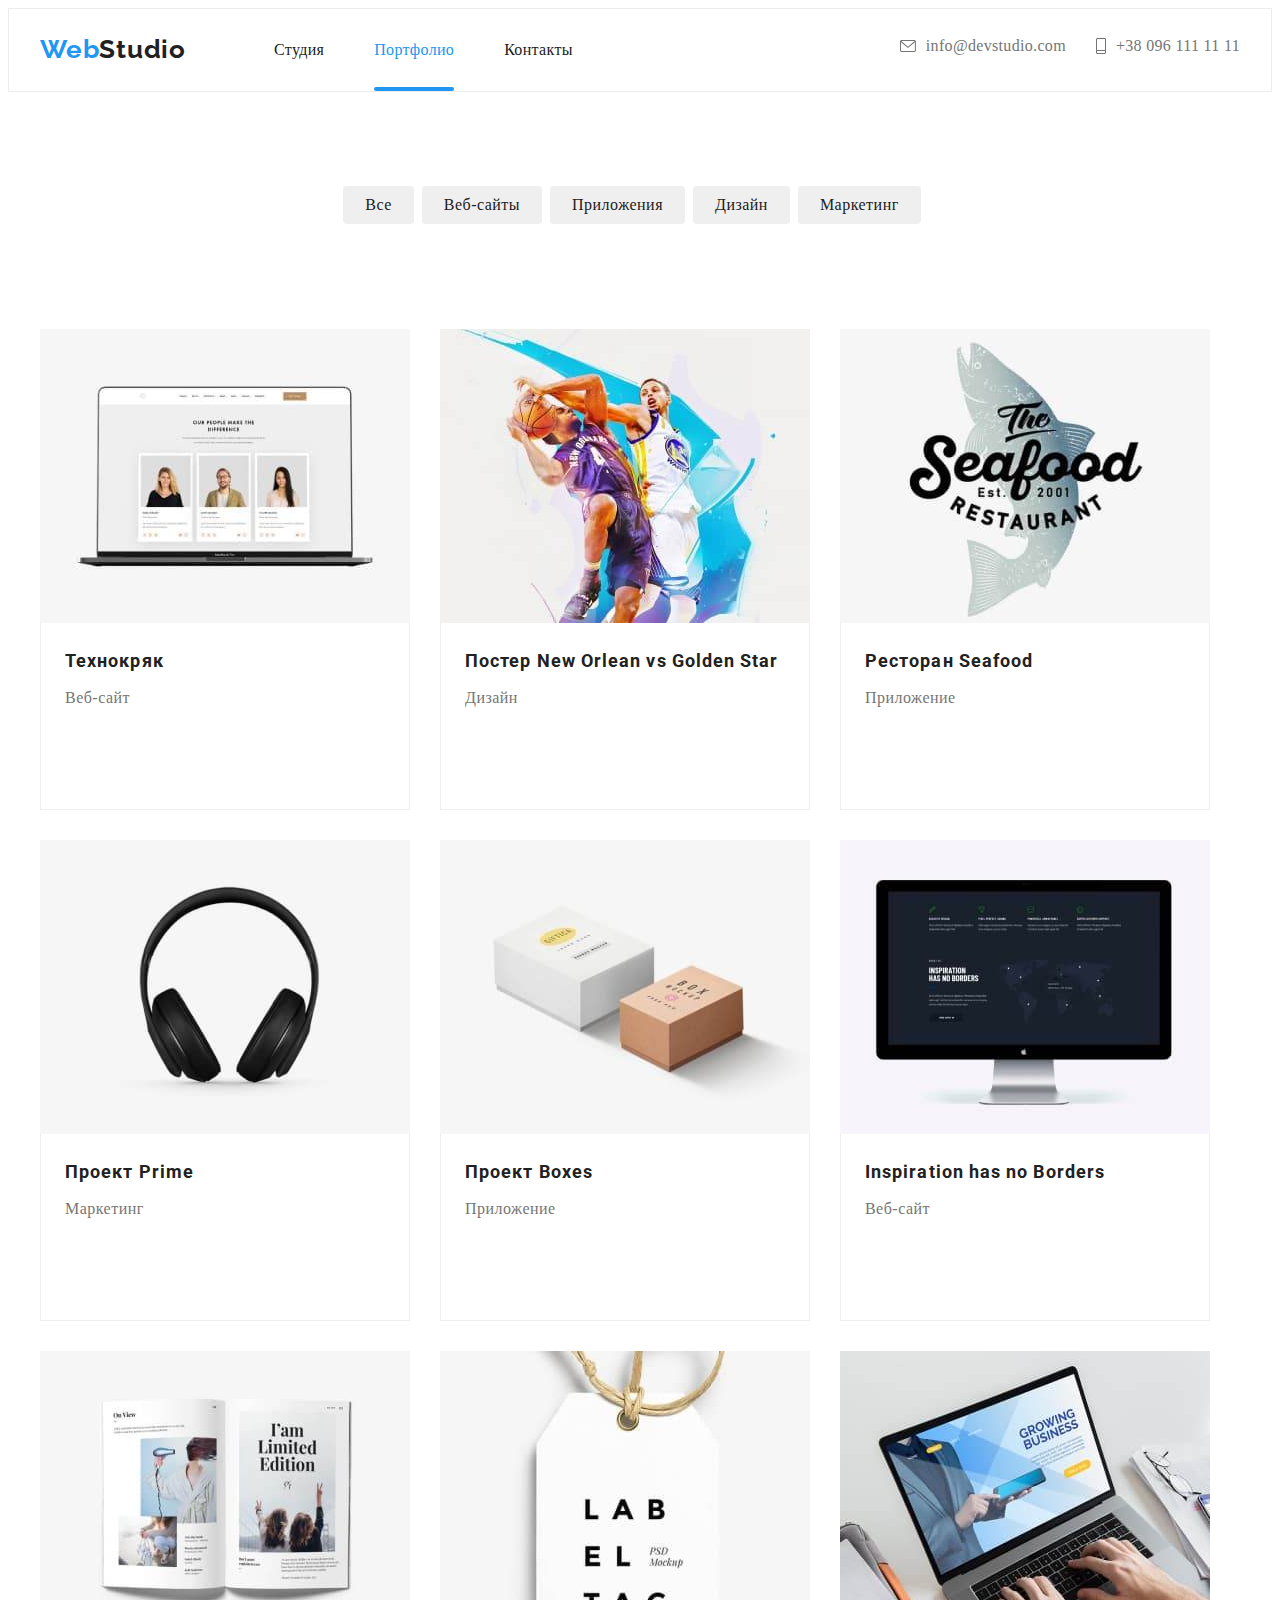
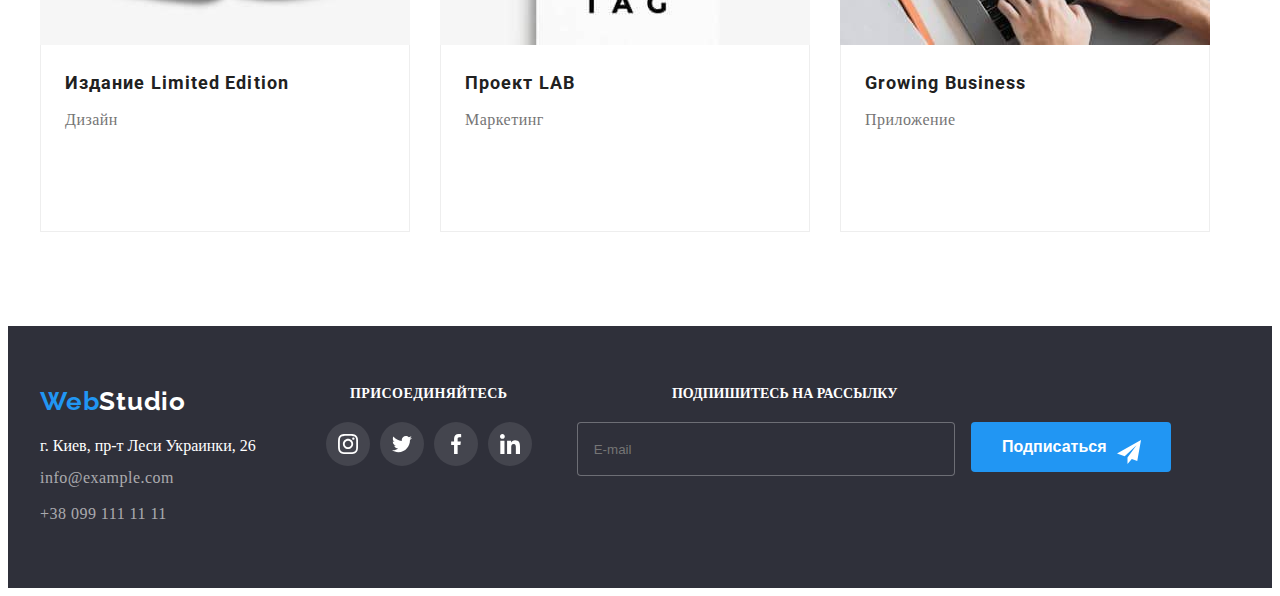
==== commit 2ad01102: "add" ====
--- a/portfolio.html
+++ b/portfolio.html
@@ -310,10 +310,29 @@
              <li class="works__list">
               <a href="" class="works__sct link"> 
                 <div class="works__wrap">
+                  <picture>
+                       
+    
+                    <source srcset="./img/img7.jpg  1x, 
+                    ./img/img-7-2x.jpg 2x"
+                    media="(min-width:1200px)"
+                    >
+    
+                    <source srcset="./img/img-7-tab.jpg  1x, 
+                    ./img/img-7-2x.jpg  2x"
+                    media="(min-width:768px)"
+
+                    >
+                    <source srcset="./img/img-7-mobil.jpg  1x, 
+                    ./img/img-7-mobil-2x.jpg  2x"
+                    media="(min-width:320px)"
+                    >
                     <img class="img" src="./img/img7.jpg" 
-                 alt="книга" 
-                 width="370" 
-                 height="294">
+                    alt="книга" 
+                    >
+                     
+                </picture>
+                    
                  <p class="works-top__text">
                     Ресурс предлагает комплексные предложения с разным уровнем 
                     функционала и сервисов.
@@ -332,10 +351,29 @@
              <li class="works__list">
               <a href="" class="works__sct link"> 
                 <div class="works__wrap">
-                   <img class="img" src="./img/img8.jpg" 
-                 alt="карточка " 
-                 width="370" 
-                 height="294">
+                  <picture>
+                       
+    
+                    <source srcset="./img/img8.jpg  1x, 
+                    ./img/img-8-2x.jpg 2x"
+                    media="(min-width:1200px)"
+                    >
+    
+                    <source srcset="./img/img-8-tab.jpg  1x, 
+                    ./img/img-8-2x.jpg  2x"
+                    media="(min-width:768px)"
+
+                    >
+                    <source srcset="./img/img-8-mobil.jpg  1x, 
+                    ./img/img-8-mobil-2x.jpg  2x"
+                    media="(min-width:320px)"
+                    >
+                    <img class="img" src="./img/img8.jpg" 
+                    alt="карточка " 
+                    >
+                     
+                </picture>
+                   
                  <p class="works-top__text">
                     Ресурс предлагает комплексные предложения с разным уровнем 
                     функционала и сервисов.
@@ -354,10 +392,29 @@
              <li class="works__list">
                <a href="" class="works__sct link"> 
                 <div class="works__wrap">
+                  <picture>
+                       
+    
+                    <source srcset="./img/img9.jpg  1x, 
+                    ./img/img-9-2x.jpg 2x"
+                    media="(min-width:1200px)"
+                    >
+    
+                    <source srcset="./img/img-9-tab.jpg  1x, 
+                    ./img/img-9-2x.jpg  2x"
+                    media="(min-width:768px)"
+
+                    >
+                    <source srcset="./img/img-9-mobil.jpg  1x, 
+                    ./img/img-9-mobil-2x.jpg  2x"
+                    media="(min-width:320px)"
+                    >
+                   
                     <img class="img" src="./img/img9.jpg" 
                  alt="печатают на ноутбуке" 
-                 width="370" 
-                 height="294">
+                 > 
+                </picture>
+                    
                  <p class="works-top__text">
                     Ресурс предлагает комплексные предложения с разным уровнем 
                     функционала и сервисов.
--- a/css/main.min.css
+++ b/css/main.min.css
@@ -1 +1 @@
-:root{--title-color: #212121;--main-title-color:#757575;--hover-footer-color:#2196F3;--fonfocus-color: #FFFFFF;--font-family: "Roboto", sans-serif;--font-size: 36px;--letter-spacing: 0.03em;--line-height: 1.16px }h1,h2,h3,p,ul{margin:0;padding:0}.img{display:block;max-width:100%;height:auto}.body{font-family:"Roboto",sans-serif;font-size:14px;letter-spacing:.03em;color:#757575;background-color:#fff}.container{width:100%;margin:0 auto;padding-left:15px;padding-right:15px}@media screen and (min-width: 320px){.container{max-width:480px}}@media screen and (min-width: 768px){.container{max-width:768px}}@media screen and (min-width: 1200px){.container{max-width:1200px}}.link{text-decoration:none}.list{list-style:none;align-items:center;margin:0;padding:0}.havigation__link.current::after{content:"";display:block;left:0;bottom:0;width:100%;height:4px;background-color:#2196f3;border-radius:2px;position:absolute}.havigation__link.current::after{color:var(--hover-footer-color)}.havigation__link.current{color:var(--hover-footer-color)}.logo{font-family:"Raleway";font-style:normal;font-weight:700;font-size:26px;line-height:1.19;letter-spacing:.03em;color:var(--title-color);margin-right:93px;padding-top:24px;padding-bottom:25px}@media screen and (min-width: 768px){.logo{font-size:26px;line-height:1.19;letter-spacing:.03em;color:var(--title-color);margin-right:88px;padding-top:24px;padding-bottom:25px}}.span{color:var(--hover-footer-color)}@media screen and (min-width: 320px){.havigation__list{display:none;padding:0;margin:0;position:relative}}@media screen and (min-width: 768px){.havigation__list{display:flex;padding:0;margin:0;position:relative}}@media screen and (min-width: 1200px){.havigation__list{display:flex;padding:0;margin:0;position:relative}}.header>.container{display:flex;align-items:center}.header{border:1px solid #ececec}.havigation__item:last-child{margin-right:0}@media screen and (min-width: 1200px){.havigation__item{margin-right:50px}}@media screen and (min-width: 768px){.havigation__item{margin-right:50px}}.havigation{display:flex;align-items:center}.havigation__link{font-weight:500;line-height:1.14;letter-spacing:.02em;color:var(--title-color);display:block;padding-top:32px;padding-bottom:32px;transition:color 250ms cubic-bezier(0.4, 0, 0.2, 1);position:relative}.havigation__link:hover{color:var(--hover-footer-color)}.havigation__link:focus{color:var(--hover-footer-color)}.connect__mail,.connect__tel{font-weight:500;line-height:1.14;letter-spacing:.02em;display:flex;align-items:center;color:#757575;fill:#757575;transition:color 250ms cubic-bezier(0.4, 0, 0.2, 1)}.connect__mail:hover,.connect__mail:focus,.connect__tel:hover,.connect__tel:focus{fill:var(--hover-footer-color);color:var(--hover-footer-color)}.connect__mail link{font-weight:500;line-height:1.14;letter-spacing:.02em;color:var(--main-title-color);margin-left:50px}.connect__tel{font-weight:500;line-height:1.14;letter-spacing:.02em;color:var(--main-title-color)}@media screen and (min-width: 320px){.connect__list{list-style:none;display:none}}.connect__list:hover,.connect__list:focus{color:var(--hover-footer-color)}@media screen and (min-width: 768px){.connect__list{list-style:none;margin-left:27px;display:block}}@media screen and (min-width: 1200px){.connect__list{list-style:none;display:flex}}.connect{margin-left:auto}@media screen and (min-width: 768px){.connect{margin-left:auto}}@media screen and (min-width: 1200px){.connect{margin-left:auto}}@media screen and (min-width: 768px){.connect__item{margin-bottom:8px}}@media screen and (min-width: 1200px){.connect__item{margin-right:30px}}.connect__item:last-child{margin:0}.connect__icon{margin-right:10px;transition:fill 250ms cubic-bezier(0.4, 0, 0.2, 1)}.mob-menu{position:fixed;z-index:1;width:100vw;height:100vh;background-color:#fff;top:0;padding-bottom:48px;padding-top:48px}.mob-menu>.container{display:block;flex-direction:column;height:100%;overflow:auto}@media screen and (min-width: 1200px){.mod-menu-btn{display:none}}@media screen and (min-width: 768px){.mod-menu-btn{display:none}}@media screen and (min-width: 320px){.mod-menu-btn{margin-left:auto;width:30px;height:30px;border:none;background:#fff;border-radius:50%;background-color:rgba(0,0,0,0);position:absolute;align-items:center;justify-content:center;display:flex;top:8px;right:8px;transition:color 250ms cubic-bezier(0.4, 0, 0.2, 1),fill 250ms cubic-bezier(0.4, 0, 0.2, 1)}.mod-menu-btn:focus,.mod-menu-btn:hover{fill:#2196f3}}@media screen and (min-width: 320px){.menu-open{width:40px;height:40px;fill:#212121;display:flex;border:none;background-color:#fff}}@media screen and (min-width: 768px){.menu-open{width:40px;height:40px;fill:#212121;display:none;border:none;background-color:#fff}}.mob-menu-hav__link{font-weight:500;font-size:40px;line-height:1.17;letter-spacing:.02em;color:#212121}.mob-menu-hav__item:not(:last-child){margin-bottom:32px}.mob-menu-connect__tel{font-weight:500;font-size:34px;line-height:1.17;letter-spacing:.02em;color:#2196f3}.mob-menu-connect__item:not(:last-child){margin-bottom:32px;margin-top:32px}.mob-menu-connect__mail{font-weight:500;font-size:24px;line-height:28px;letter-spacing:.02em;color:#757575}.soc-link{font-weight:500;font-size:18px;line-height:1.22;letter-spacing:.02em;color:#2196f3}.soc-item{margin-top:64px;margin-left:20px}.soc-list{display:flex}.soc-item{position:relative;margin-right:20px}.soc-item::before{position:absolute;content:"";width:22px;height:0px;border:1px solid rgba(33,33,33,.2);transform:rotate(90deg);top:10px;left:-30px}.menu__btn{font-family:inherit;font-weight:500;font-size:16px;line-height:1.62;text-align:center;letter-spacing:.03em;color:var(--title-color);padding:6px 22px 6px 22px;border:none;border-radius:4px;transition:background 250ms cubic-bezier(0.4, 0, 0.2, 1),box-shadow 250ms cubic-bezier(0.4, 0, 0.2, 1),color 250ms cubic-bezier(0.4, 0, 0.2, 1)}.menu__btn:hover{background:#2196f3;color:var(--fonfocus-color);box-shadow:0px 3px 1px rgba(0,0,0,.1),0px 1px 2px rgba(0,0,0,.08),0px 2px 2px rgba(0,0,0,.12)}.menu__btn:focus{background:#2196f3;color:var(--fonfocus-color);box-shadow:0px 3px 1px rgba(0,0,0,.1),0px 1px 2px rgba(0,0,0,.08),0px 2px 2px rgba(0,0,0,.12)}.menu__item{margin-right:8px}.menu__item:last-child{margin:0}.menu__list{display:flex;margin-bottom:50px;justify-content:center}.works__link{margin-bottom:4px}.works{display:flex;flex-wrap:wrap;gap:30px}@media screen and (min-width: 1200px){.works__list{flex-basis:calc(33.3333333333% - 30px);background:#fff}}@media screen and (min-width: 768px){.works__list{width:calc((100% - 30px)/2)}}.works__sct{display:block;transition:box-shadow 250ms cubic-bezier(0.4, 0, 0.2, 1)}.works__sct:hover,.works__sct:focus{box-shadow:0px 1px 1px rgba(0,0,0,.12),0px 4px 4px rgba(0,0,0,.06),1px 4px 6px rgba(0,0,0,.16);display:block}.menu{padding-top:94px;padding-bottom:94px}.one__text{border-left:1px solid #eee;border-right:1px solid #eee;border-bottom:1px solid #eee;padding:20px 24px 20px 24px;height:146px}.works-top__text{position:absolute;top:0;color:#fff;background-color:rgba(33,150,243,.9);height:100%;padding:63px 24px;line-height:1.4;font-size:18px;letter-spacing:.03em;transform:translateY(100%);transition:transform 250ms linear}.works__wrap{position:relative;overflow:hidden}.works__list:hover .works-top__text{transform:translateY(0)}.works__link{font-family:"Roboto";font-weight:700;font-size:18px;line-height:2;letter-spacing:.06em;color:var(--title-color)}.works__text{font-size:16px;line-height:1.88;letter-spacing:.03em;color:var(--main-title-color)}.section-two{padding-top:118px;padding-bottom:194px;padding-left:60px;background-color:#2f303a;background-position:center;background-size:cover;max-width:100%;background-image:linear-gradient(rgba(47, 48, 58, 0.4), rgba(47, 48, 58, 0.4)),url(../img/header-mobil.jpg)}@media(min-device-pixel-ratio: 2),(min-resolution: 192dpi),(min-resolution: 2dppx){.section-two{background-image:linear-gradient(rgba(47, 48, 58, 0.4), rgba(47, 48, 58, 0.4)),url(../img/header-mobil-2x.jpg)}}@media screen and (min-width: 768px){.section-two{padding:118px 204px 198px 204px;max-width:1200px;background-image:linear-gradient(rgba(47, 48, 58, 0.4), rgba(47, 48, 58, 0.4)),url(../img/header-tablet.jpg)}}@media screen and (min-width: 768px)and (min-device-pixel-ratio: 2),screen and (min-width: 768px)and (min-resolution: 192dpi),screen and (min-width: 768px)and (min-resolution: 2dppx){.section-two{background-image:linear-gradient(rgba(47, 48, 58, 0.4), rgba(47, 48, 58, 0.4)),url(../img/header-tablet-2x.jpg)}}@media screen and (min-width: 1200px){.section-two{padding-bottom:280px;padding-top:200px;padding-left:452px;padding-right:352px;max-width:100%;background-image:linear-gradient(rgba(47, 48, 58, 0.4), rgba(47, 48, 58, 0.4)),url(../img/header.jpg)}}@media screen and (min-width: 1200px)and (min-device-pixel-ratio: 2),screen and (min-width: 1200px)and (min-resolution: 192dpi),screen and (min-width: 1200px)and (min-resolution: 2dppx){.section-two{background-image:linear-gradient(rgba(47, 48, 58, 0.4), rgba(47, 48, 58, 0.4)),url(../img/header-2x.jpg)}}.section-two .container{padding:0px;margin:0px;margin:0px}@media screen and (min-width: 320px){.section-two .container{max-width:100%}}@media screen and (min-width: 320px){.section-two .container{max-width:767px}}@media screen and (min-width: 768px){.section-two .container{max-width:1200px}}.section-two-btn{font-family:"Roboto";font-style:normal;font-weight:700;font-size:16px;line-height:1.88;letter-spacing:.06em;color:var(--fonfocus-color);margin-top:30px;background-color:#2196f3;border:none;padding:10px 32px 10px 32px;border-radius:4px}.section-two-title{font-family:"Roboto";font-style:normal;font-weight:900;font-size:26px;line-height:1.62;text-align:center;letter-spacing:.06em;text-transform:uppercase;color:#fff;max-width:422px}@media screen and (min-width: 1200px){.section-two-title{font-family:"Roboto";font-style:normal;font-weight:900;font-size:44px;line-height:1.36;text-align:center;letter-spacing:.06em;max-width:695px;color:#fff}}@media screen and (min-width: 768px){.section-two-title{font-size:26px;line-height:1.62;max-width:422px}}.section-three{padding-bottom:94px}.section-three-text{font-weight:400;font-size:14px;line-height:1.71;letter-spacing:.03em;color:var(--main-title-color);margin-right:30px;margin:0 auto}.section-three{padding-top:94px;padding-top:94px}@media screen and (min-width: 768px){.section-three{padding-top:60px;padding-top:60px}}@media screen and (min-width: 1200px){.section-three{padding-top:94px;padding-top:94px}}.section-three-title{text-align:center;padding-top:0px;margin-bottom:50px}.section-three-list{display:flex;flex-wrap:wrap;gap:30px}.section-three-list>.container{padding:0px}@media screen and (min-width: 768px){.section-three-item{width:calc((100% - 30px)/2)}}@media screen and (min-width: 1200px){.section-three-item{width:calc((100% - 90px)/4)}}.section-three-item:last-child{margin-right:0px}.section-three-title{font-weight:700;font-size:36px;line-height:1.16;letter-spacing:.03em;color:#212121}@media screen and (min-width: 320px){.section-three-item-title{font-weight:700;font-size:14px;line-height:1.14;letter-spacing:.03em;color:var(--title-color);margin-top:30px;margin-bottom:10px;text-transform:uppercase}}@media screen and (min-width: 768px){.section-three-item-title{margin-bottom:10px;margin-top:30px;font-size:14px;line-height:1.14}}@media screen and (min-width: 1200px){.section-three-item-title{font-size:14px;line-height:1.14;margin-top:30px;margin-bottom:10px}}.section-four-title{text-align:center;margin-bottom:50px}.section-four-list{display:flex;position:relative;margin-top:50px;margin-left:-30px}.section-four-item{flex-basis:calc(33.3333333333% - 30px);margin-left:30px;display:block;max-width:100%;height:auto}.section-four-title{font-weight:700;font-size:36px;line-height:1.16;letter-spacing:.03em;color:var(--title-color)}@media screen and (min-width: 320px){.section-four{display:none}}@media screen and (min-width: 768px){.section-four{display:none}}@media screen and (min-width: 1200px){.section-four{display:flex;padding-bottom:94px;padding-top:0px}}.content-text{position:absolute;bottom:0;color:#fff;background-color:rgba(47,48,58,.8);font-size:14px;line-height:1.5;letter-spacing:.03em;text-transform:uppercase;font-weight:700;height:70px;width:370px;display:flex;justify-content:center;align-items:center;text-align:center}.section-four-list{position:relative;overflow:hidden}.section-five__list{display:flex;flex-wrap:wrap;margin-top:50px;gap:30px}.section__five{padding-top:60px;padding-bottom:60px;background:#f5f4fa}@media screen and (min-width: 768px){.section__five{padding-top:60px;padding-top:60px}}@media screen and (min-width: 1200px){.section__five{padding-top:94px;padding-top:94px}}.section__five>.container{padding:0px}.section-five__item{text-align:center;background:#fff;box-shadow:0px 1px 3px rgba(0,0,0,.12),0px 1px 1px rgba(0,0,0,.14),0px 2px 1px rgba(0,0,0,.2);width:100%}@media screen and (min-width: 320px){.section-five__item{text-align:center;background:#fff;box-shadow:0px 1px 3px rgba(0,0,0,.12),0px 1px 1px rgba(0,0,0,.14),0px 2px 1px rgba(0,0,0,.2)}.section-five__item img{width:450px;width:100%;height:460px}}@media screen and (min-width: 768px){.section-five__item{text-align:center;background:#fff;box-shadow:0px 1px 3px rgba(0,0,0,.12),0px 1px 1px rgba(0,0,0,.14),0px 2px 1px rgba(0,0,0,.2);width:calc((100% - 30px)/2)}.section-five__item img{width:354px;width:100%;height:374px}}@media screen and (min-width: 1200px){.section-five__item{text-align:center;background:#fff;box-shadow:0px 1px 3px rgba(0,0,0,.12),0px 1px 1px rgba(0,0,0,.14),0px 2px 1px rgba(0,0,0,.2);width:calc((100% - 90px)/4)}.section-five__item img{width:270px;width:100%;height:260px}}.section-five__titles{font-weight:700;font-size:36px;line-height:1.16;letter-spacing:.03em;margin-bottom:50px;text-align:center;color:var(--title-color)}.section-five__text{font-weight:400;font-size:16px;line-height:1.18;letter-spacing:.03em;color:var(--main-title-color);margin:0px auto 16px 0px}@media screen and (min-width: 320px){.section-five__stn{padding-top:30px;padding-bottom:30px;text-align:center}}.komanda__link{width:100%;height:100%;border-radius:50%;display:flex;align-items:center;justify-content:center;fill:#afb1b8;transition:background 250ms cubic-bezier(0.4, 0, 0.2, 1)}.komanda__link:hover,.komanda__link:focus{background-color:#2196f3;fill:#fff}.komanda__icon{transition:fill 250ms cubic-bezier(0.4, 0, 0.2, 1)}.komanda__list{display:flex;justify-content:center}.komanda__item{width:44px;height:44px;margin-right:10px}.komanda__item:last-child{margin-left:0px}.komanda__item:last-child{margin-right:0px}.stn{color:#212121;text-align:center;margin-bottom:20px;padding-top:20px}@media screen and (min-width: 1200px){.clients{font-style:normal;font-weight:700;font-size:36px;line-height:1.16;text-align:center;letter-spacing:.03em;margin-bottom:50px;color:#212121}}@media screen and (min-width: 768px){.clients{font-size:28px;line-height:1.17;text-align:center;margin-bottom:30px}}@media screen and (min-width: 320px){.clients{font-size:28px;line-height:1.17;text-align:center;margin-bottom:30px}}.logo-clients{padding-bottom:94px;padding-top:94px}.logo-clients>.container{padding:0px}@media screen and (min-width: 1200px){.company-link{width:100%;height:100%;width:170px;height:92px;background-color:#fff;display:flex;align-items:center;justify-content:center;fill:#afb1b8;border-radius:4px;border:1px solid #afb1b8;transition:border 250ms cubic-bezier(0.4, 0, 0.2, 1),fill 250ms cubic-bezier(0.4, 0, 0.2, 1)}.company-link:hover,.company-link:focus{fill:var(--hover-footer-color);border:1px solid #2196f3;border-radius:4px}}@media screen and (min-width: 768px){.company-link{width:100%;height:100%;width:226px;height:92px;background-color:#fff;display:flex;align-items:center;justify-content:center;fill:#afb1b8;border-radius:4px;border:1px solid #afb1b8;transition:border 250ms cubic-bezier(0.4, 0, 0.2, 1),fill 250ms cubic-bezier(0.4, 0, 0.2, 1)}.company-link:hover,.company-link:focus{fill:var(--hover-footer-color);border:1px solid #2196f3;border-radius:4px}}@media screen and (min-width: 320px){.company-link{width:210px;height:92px;background-color:#fff;display:flex;align-items:center;justify-content:center;fill:#afb1b8;border-radius:4px;border:1px solid #afb1b8;transition:border 250ms cubic-bezier(0.4, 0, 0.2, 1),fill 250ms cubic-bezier(0.4, 0, 0.2, 1)}.company-link:hover,.company-link:focus{fill:var(--hover-footer-color);border:1px solid #2196f3;border-radius:4px}}.company-list{display:flex;flex-wrap:wrap;gap:30px}.company-list>.container{padding-left:15px;padding-right:15px}@media screen and (min-width: 320px){.company-item{display:flex;width:calc((100% - 30px)/2)}}@media screen and (min-width: 768px){.company-item{width:calc((100% - 60px)/3)}}@media screen and (min-width: 1200px){.company-item{width:calc((100% - 180px)/6)}}.company-item:last-child{margin-right:0px}@media screen and (min-width: 1200px){.company-logo{width:106px;height:60px;margin:16px 32px 16px 32px;transition:fill 250ms cubic-bezier(0.4, 0, 0.2, 1);text-align:center}}.footer-link{font-weight:400;line-height:1.71;letter-spacing:.03em;color:rgba(255,255,255,.6)}.footer,.footer-two{padding-bottom:60px;padding-top:60px;background:#2f303a;margin:0}@media screen and (min-width: 1200px){.footer-two-address{margin-top:20px}}@media screen and (min-width: 768px){.footer-two-address{margin-top:20px;padding-left:0px}}@media screen and (min-width: 320px){.footer-two-address{margin-top:20px}}@media screen and (min-width: 768px){.ubout-content{flex-wrap:wrap;margin:0;padding:0}}.footer-address{margin-top:20px;font-style:normal}.footer-logo{font-family:"Raleway";font-style:normal;font-weight:700;font-size:26px;line-height:1.19;letter-spacing:.03em;color:var(--title-color);color:#fff}.footer-item{margin-bottom:9px;font-style:normal}.footer-item:last-child{margin:0}@media screen and (min-width: 1200px){.footer-item-links{width:44px;height:44px;margin-right:10px}}@media screen and (min-width: 768px){.footer-item-links{width:44px;height:44px;margin-right:10px;text-align:center}}@media screen and (min-width: 320px){.footer-item-links{width:44px;height:44px;margin-right:10px;text-align:center}}.footer-item-links:last-child{margin-right:0px}@media screen and (min-width: 1200px){.footer-list-links{display:flex}}@media screen and (min-width: 768px){.footer-list-links{display:flex;text-align:center;justify-content:center}}@media screen and (min-width: 320px){.footer-list-links{display:flex;text-align:center;justify-content:center}}@media screen and (min-width: 1200px){.footer .container{display:flex;align-items:baseline}}@media screen and (min-width: 768px){.footer .container{display:flex;flex-wrap:wrap}}@media screen and (min-width: 1200px){.footer-icon{margin-left:70px}}@media screen and (min-width: 768px){.footer-icon{margin-left:70px}}@media screen and (min-width: 1200px){.footer-title{margin-bottom:20px;font-style:normal;font-weight:700;font-size:14px;line-height:1.14;letter-spacing:.03em;text-transform:uppercase;color:#fff}}@media screen and (min-width: 768px){.footer-title{margin-bottom:20px;text-align:center;font-style:normal;font-weight:700;font-size:14px;line-height:1.14;letter-spacing:.03em;text-transform:uppercase;color:#fff}}@media screen and (min-width: 320px){.footer-title{margin-bottom:20px;font-style:normal;font-weight:700;font-size:14px;line-height:1.14;letter-spacing:.03em;text-transform:uppercase;color:#fff}}.footer-two-logo{font-family:"Raleway";font-style:normal;font-weight:700;font-size:26px;line-height:1.19;letter-spacing:.03em;margin-top:444px;color:#fff;padding-left:0px}.footer-two-link{font-weight:400;line-height:1.71;letter-spacing:.03em;color:rgba(255,255,255,.6)}.footer-two-item{margin-bottom:9px;font-style:normal}.footer-two-links{color:#fff}.footer-links{color:#fff}.footer-email{display:flex;margin-left:105px}.icon-link{width:100%;height:100%;background-color:rgba(255,255,255,.1);border-radius:50%;display:flex;align-items:center;justify-content:center;fill:#fff;transition:background 250ms cubic-bezier(0.4, 0, 0.2, 1)}.icon-link:hover,.icon-link:focus{background:var(--hover-footer-color);fill:#fff}@media screen and (min-width: 1200px){.form{position:absolute}}@media screen and (min-width: 1200px){.footer-input{color:#fff;width:358px;height:50px;border:1px solid rgba(255,255,255,.3);border-radius:4px;background:#2f303a;outline:none;padding-left:16px}}@media screen and (min-width: 768px){.footer-input{color:#fff;width:100%;max-width:450px;height:50px;border:1px solid rgba(255,255,255,.3);border-radius:4px;background:#2f303a;outline:none;padding-left:16px}}@media screen and (min-width: 320px){.footer-input{color:#fff;width:100%;max-width:358px;height:50px;border:1px solid rgba(255,255,255,.3);border-radius:4px;background:#2f303a;outline:none;padding-left:16px}}.email-title{font-weight:700;font-size:14px;line-height:1.14;text-transform:uppercase;color:#fff;margin-bottom:20px}.footer-two-list{margin-left:0px}.email-btn{position:absolute;width:200px;height:50px;background:#2196f3;border-radius:4px;font-weight:700;font-size:16px;line-height:1.88;padding:10px 62px 10px 29px;color:#fff;border:none;margin-left:12px}.email-icon{position:relative;left:148px;top:10px;fill:#fff;margin-left:10px}@media screen and (min-width: 1200px){.footer-email{margin-left:105px}}@media screen and (min-width: 768px){.footer-email{margin-top:60px}}@media screen and (min-width: 320px){.benefits-item{width:100%;height:100%;width:450px;height:120px;background-color:#f5f4fa;display:flex;align-items:center;justify-content:center;fill:#afb1b8}}@media screen and (min-width: 768px){.benefits-item{width:100%;height:100%;width:354px;height:120px;background-color:#f5f4fa;display:flex;align-items:center;justify-content:center;fill:#afb1b8}}@media screen and (min-width: 1200px){.benefits-item{width:100%;height:100%;width:270px;height:120px;background-color:#f5f4fa;display:flex;align-items:center;justify-content:center;fill:#afb1b8}}.benefits-link:hover,.benefits-link:focus{background:#f5f4fa;border-radius:4px}.benefits-item:last-child{margin-right:0px}.backdrop{width:100%;height:100%;background-color:rgba(0,0,0,.2);position:fixed;top:0;transition:opacity 250ms,visibility 250ms cubic-bezier(0.4, 0, 0.2, 1)}.modal{width:528px;min-height:581px;background-color:#fff;border-radius:4px;position:absolute;top:50%;left:50%;justify-content:center;align-items:center;transform:translate(-50%, -50%) scale(1);padding:40px}.modal-close-btn{width:30px;height:30px;border:1px solid rgba(0,0,0,.1);background:#fff;border-radius:50%;background-color:rgba(0,0,0,0);position:absolute;align-items:center;justify-content:center;display:flex;top:8px;right:8px;transition:color 250ms cubic-bezier(0.4, 0, 0.2, 1),fill 250ms cubic-bezier(0.4, 0, 0.2, 1)}.modal-close-btn:focus,.modal-close-btn:hover{fill:#2196f3}.backdrop .is-hidden .modal{transform:translate(-50%, -50%) scale(1)}.modal-title{font-weight:700;font-size:20px;line-height:1.15;text-align:center;letter-spacing:.02em;color:#212121}.model-input{width:100%;height:40px;border:1px solid rgba(33,33,33,.2);border-radius:4px;padding-left:42px;transition:background 250ms cubic-bezier(0.4, 0, 0.2, 1);outline:none}.model-input:focus{border-color:#2196f3}.model-label{font-weight:400;font-size:12px;line-height:1.16;color:#757575;display:block;margin-top:10px;margin-bottom:4px}.model-text{width:100%;height:120px;border:1px solid rgba(33,33,33,.2);border-radius:4px;resize:none;padding:12px 16px;outline:none}.model-text:focus{border-color:#2196f3}.modal-icon{position:absolute;left:12px;top:50%;transform:translateY(-50%);transition:background 250ms cubic-bezier(0.4, 0, 0.2, 1)}.modal-check:checked+.check-text::before{background-color:#2196f3;background-image:url(../img/check.svg);background-repeat:no-repeat;background-position:center;border:none;transition:border-color 250ms cubic-bezier(0.4, 0, 0.2, 1)}.modal-check:focus+.check-text::before{border-color:#2196f3}.model-input:focus+.modal-icon{fill:#2196f3}.modal-btn{position:absolute;font-weight:700;font-size:16px;line-height:1.8;text-align:center;border-radius:4px;color:#fff;background-color:#2196f3;width:200px;height:50px;border:none;margin-top:30px;margin-left:124px}.input-wrap{position:relative}.is-hidden{opacity:0;pointer-events:none}.visually-hidden{text-align:center;position:absolute;width:1px;height:1px;margin:-1px;border:0;padding:0;white-space:nowrap;clip-path:inset(100%);clip:rect(0 0 0 0);overflow:hidden}.check-text{font-weight:400;font-size:14px;line-height:1.71;color:#757575;align-items:center;display:flex;justify-content:center;position:relative}.check-text::before{content:"";width:16px;height:16px;border-radius:2px;margin-right:8px;border:2px solid #212121}.label-text{font-weight:400;font-size:14px;line-height:1.71;color:#2196f3;margin-left:4px}.mob-backdrop{width:100vw;height:100vh;background-color:#fff;position:fixed;top:0;transition:opacity 250ms,visibility 250ms cubic-bezier(0.4, 0, 0.2, 1);padding:40px}.mob-modal{width:528px;min-height:581px;background-color:#fff;border-radius:4px;position:absolute;top:50%;left:50%;justify-content:center;align-items:center;transform:translate(-50%, -50%) scale(1);padding:40px}.mob-modal-close-btn{width:30px;height:30px;border:1px solid rgba(0,0,0,.1);background:#fff;border-radius:50%;background-color:rgba(0,0,0,0);position:absolute;align-items:center;justify-content:center;display:flex;top:8px;right:8px;transition:color 250ms cubic-bezier(0.4, 0, 0.2, 1),fill 250ms cubic-bezier(0.4, 0, 0.2, 1)}.mob-modal-close-btn:focus,.mob-modal-close-btn:hover{fill:#2196f3}.mob-backdrop .is-hidden .mob-modal{transform:translate(-50%, -50%) scale(1)}.mob-modal-title{font-weight:700;font-size:20px;line-height:1.5;text-align:center;letter-spacing:.03em;color:#212121}.mob-model-input{width:100%;height:40px;border:1px solid rgba(33,33,33,.2);border-radius:4px;padding-left:42px;transition:background 250ms cubic-bezier(0.4, 0, 0.2, 1);outline:none}.mob-model-input:focus{border-color:#2196f3}.mob-model-label{font-weight:400;font-size:12px;line-height:1.16;color:#757575;display:block;margin-top:10px;margin-bottom:4px}.mob-model-text{width:100%;height:120px;border:1px solid rgba(33,33,33,.2);border-radius:4px;resize:none;padding:12px 16px;outline:none}.mob-model-text:focus{border-color:#2196f3}.mob-modal-icon{position:absolute;left:12px;top:50%;transform:translateY(-50%);transition:background 250ms cubic-bezier(0.4, 0, 0.2, 1)}.mob-modal-check:checked+.mob-check-text::before{background-color:#2196f3;background-image:url(../img/check.svg);background-repeat:no-repeat;background-position:center;border:none;transition:border-color 250ms cubic-bezier(0.4, 0, 0.2, 1)}.mob-modal-check:focus+.mob-check-text::before{border-color:#2196f3}.mob-model-input:focus+.mob-modal-icon{fill:#2196f3}.mob-modal-btn{position:absolute;font-weight:700;font-size:16px;line-height:1.8;text-align:center;border-radius:4px;color:#fff;background-color:#2196f3;width:200px;height:50px;border:none;margin-top:30px;margin-left:124px}.visually-hidden{text-align:center;position:absolute;width:1px;height:1px;margin:-1px;border:0;padding:0;white-space:nowrap;clip-path:inset(100%);clip:rect(0 0 0 0);overflow:hidden}.mob-check-text{font-weight:400;font-size:14px;line-height:1.71;color:#757575;align-items:center;display:flex;justify-content:center;position:relative}.mob-check-text::before{content:"";width:16px;height:16px;border-radius:2px;margin-right:8px;border:2px solid #212121}.mob-label-text{font-weight:400;font-size:14px;line-height:1.71;color:#2196f3;margin-left:4px}/*# sourceMappingURL=main.min.css.map */+:root{--title-color: #212121;--main-title-color:#757575;--hover-footer-color:#2196F3;--fonfocus-color: #FFFFFF;--font-family: "Roboto", sans-serif;--font-size: 36px;--letter-spacing: 0.03em;--line-height: 1.16px }h1,h2,h3,p,ul{margin:0;padding:0}.img{display:block;max-width:100%;height:auto}.body{font-family:"Roboto",sans-serif;font-size:14px;letter-spacing:.03em;color:#757575;background-color:#fff}.container{width:100%;margin:0 auto;padding-left:15px;padding-right:15px}@media screen and (min-width: 320px){.container{max-width:480px}}@media screen and (min-width: 768px){.container{max-width:768px}}@media screen and (min-width: 1200px){.container{max-width:1200px}}.link{text-decoration:none}.list{list-style:none;align-items:center;margin:0;padding:0}.havigation__link.current::after{content:"";display:block;left:0;bottom:0;width:100%;height:4px;background-color:#2196f3;border-radius:2px;position:absolute}.havigation__link.current::after{color:var(--hover-footer-color)}.havigation__link.current{color:var(--hover-footer-color)}.logo{font-family:"Raleway";font-style:normal;font-weight:700;font-size:26px;line-height:1.19;letter-spacing:.03em;color:var(--title-color);margin-right:93px;padding-top:24px;padding-bottom:25px}@media screen and (min-width: 768px){.logo{font-size:26px;line-height:1.19;letter-spacing:.03em;color:var(--title-color);margin-right:88px;padding-top:24px;padding-bottom:25px}}.span{color:var(--hover-footer-color)}@media screen and (min-width: 320px){.havigation__list{display:none;padding:0;margin:0;position:relative}}@media screen and (min-width: 768px){.havigation__list{display:flex;padding:0;margin:0;position:relative}}@media screen and (min-width: 1200px){.havigation__list{display:flex;padding:0;margin:0;position:relative}}.header>.container{display:flex;align-items:center}.header{border:1px solid #ececec}.havigation__item:last-child{margin-right:0}@media screen and (min-width: 1200px){.havigation__item{margin-right:50px}}@media screen and (min-width: 768px){.havigation__item{margin-right:50px}}.havigation{display:flex;align-items:center}.havigation__link{font-weight:500;line-height:1.14;letter-spacing:.02em;color:var(--title-color);display:block;padding-top:32px;padding-bottom:32px;transition:color 250ms cubic-bezier(0.4, 0, 0.2, 1);position:relative}.havigation__link:hover{color:var(--hover-footer-color)}.havigation__link:focus{color:var(--hover-footer-color)}.connect__mail,.connect__tel{font-weight:500;line-height:1.14;letter-spacing:.02em;display:flex;align-items:center;color:#757575;fill:#757575;transition:color 250ms cubic-bezier(0.4, 0, 0.2, 1)}.connect__mail:hover,.connect__mail:focus,.connect__tel:hover,.connect__tel:focus{fill:var(--hover-footer-color);color:var(--hover-footer-color)}.connect__mail link{font-weight:500;line-height:1.14;letter-spacing:.02em;color:var(--main-title-color);margin-left:50px}.connect__tel{font-weight:500;line-height:1.14;letter-spacing:.02em;color:var(--main-title-color)}@media screen and (min-width: 320px){.connect__list{list-style:none;display:none}}.connect__list:hover,.connect__list:focus{color:var(--hover-footer-color)}@media screen and (min-width: 768px){.connect__list{list-style:none;margin-left:27px;display:block}}@media screen and (min-width: 1200px){.connect__list{list-style:none;display:flex}}.connect{margin-left:auto}@media screen and (min-width: 768px){.connect{margin-left:auto}}@media screen and (min-width: 1200px){.connect{margin-left:auto}}@media screen and (min-width: 768px){.connect__item{margin-bottom:8px}}@media screen and (min-width: 1200px){.connect__item{margin-right:30px}}.connect__item:last-child{margin:0}.connect__icon{margin-right:10px;transition:fill 250ms cubic-bezier(0.4, 0, 0.2, 1)}.mob-menu{position:fixed;z-index:1;width:100vw;height:100vh;background-color:#fff;top:0;padding-bottom:48px;padding-top:48px}.mob-menu>.container{display:block;flex-direction:column;height:100%;overflow:auto}@media screen and (min-width: 1200px){.mod-menu-btn{display:none}}@media screen and (min-width: 768px){.mod-menu-btn{display:none}}@media screen and (min-width: 320px){.mod-menu-btn{margin-left:auto;width:30px;height:30px;border:none;background:#fff;border-radius:50%;background-color:rgba(0,0,0,0);position:absolute;align-items:center;justify-content:center;display:flex;top:8px;right:8px;transition:color 250ms cubic-bezier(0.4, 0, 0.2, 1),fill 250ms cubic-bezier(0.4, 0, 0.2, 1)}.mod-menu-btn:focus,.mod-menu-btn:hover{fill:#2196f3}}@media screen and (min-width: 320px){.menu-open{width:40px;height:40px;fill:#212121;display:flex;border:none;background-color:#fff}}@media screen and (min-width: 768px){.menu-open{width:40px;height:40px;fill:#212121;display:none;border:none;background-color:#fff}}.mob-menu-hav__link{font-weight:500;font-size:40px;line-height:1.17;letter-spacing:.02em;color:#212121}.mob-menu-hav__item:not(:last-child){margin-bottom:32px}.mob-menu-connect__tel{font-weight:500;font-size:34px;line-height:1.17;letter-spacing:.02em;color:#2196f3}.mob-menu-connect__item:not(:last-child){margin-bottom:32px;margin-top:32px}.mob-menu-connect__mail{font-weight:500;font-size:24px;line-height:28px;letter-spacing:.02em;color:#757575}.soc-link{font-weight:500;font-size:18px;line-height:1.22;letter-spacing:.02em;color:#2196f3}.soc-item{margin-top:64px;margin-left:20px}.soc-list{display:flex}.soc-item{position:relative;margin-right:20px}.soc-item::before{position:absolute;content:"";width:22px;height:0px;border:1px solid rgba(33,33,33,.2);transform:rotate(90deg);top:10px;left:-30px}.menu__btn{font-family:inherit;font-weight:500;font-size:16px;line-height:1.62;text-align:center;letter-spacing:.03em;color:var(--title-color);padding:6px 22px 6px 22px;border:none;border-radius:4px;transition:background 250ms cubic-bezier(0.4, 0, 0.2, 1),box-shadow 250ms cubic-bezier(0.4, 0, 0.2, 1),color 250ms cubic-bezier(0.4, 0, 0.2, 1)}.menu__btn:hover{background:#2196f3;color:var(--fonfocus-color);box-shadow:0px 3px 1px rgba(0,0,0,.1),0px 1px 2px rgba(0,0,0,.08),0px 2px 2px rgba(0,0,0,.12)}.menu__btn:focus{background:#2196f3;color:var(--fonfocus-color);box-shadow:0px 3px 1px rgba(0,0,0,.1),0px 1px 2px rgba(0,0,0,.08),0px 2px 2px rgba(0,0,0,.12)}@media screen and (min-width: 320px){.menu__item{margin-right:8px;margin-bottom:15px}}@media screen and (min-width: 320px){.menu__list{display:flex;flex-wrap:wrap;margin-left:0;margin-right:8px;padding-bottom:40px}}@media screen and (min-width: 768px){.menu__list{display:flex;margin-bottom:50px;justify-content:center}}.works__link{margin-bottom:4px}.works{display:flex;flex-wrap:wrap;gap:30px}@media screen and (min-width: 1200px){.works__list{flex-basis:calc(33.3333333333% - 30px);background:#fff}}@media screen and (min-width: 768px){.works__list{width:calc((100% - 30px)/2)}}.works__sct{display:block;transition:box-shadow 250ms cubic-bezier(0.4, 0, 0.2, 1)}.works__sct:hover,.works__sct:focus{box-shadow:0px 1px 1px rgba(0,0,0,.12),0px 4px 4px rgba(0,0,0,.06),1px 4px 6px rgba(0,0,0,.16);display:block}.menu{padding-top:94px;padding-bottom:94px}.one__text{border-left:1px solid #eee;border-right:1px solid #eee;border-bottom:1px solid #eee;padding:20px 24px 20px 24px;height:146px}.works-top__text{position:absolute;top:0;color:#fff;background-color:rgba(33,150,243,.9);height:100%;padding:63px 24px;line-height:1.4;font-size:18px;letter-spacing:.03em;transform:translateY(100%);transition:transform 250ms linear}.works__wrap{position:relative;overflow:hidden}.works__list:hover .works-top__text{transform:translateY(0)}.works__link{font-family:"Roboto";font-weight:700;font-size:18px;line-height:2;letter-spacing:.06em;color:var(--title-color)}.works__text{font-size:16px;line-height:1.88;letter-spacing:.03em;color:var(--main-title-color)}.section-two{padding-top:118px;padding-bottom:194px;padding-left:60px;background-color:#2f303a;background-position:center;background-size:cover;max-width:100%;background-image:linear-gradient(rgba(47, 48, 58, 0.4), rgba(47, 48, 58, 0.4)),url(../img/header-mobil.jpg)}@media(min-device-pixel-ratio: 2),(min-resolution: 192dpi),(min-resolution: 2dppx){.section-two{background-image:linear-gradient(rgba(47, 48, 58, 0.4), rgba(47, 48, 58, 0.4)),url(../img/header-mobil-2x.jpg)}}@media screen and (min-width: 768px){.section-two{padding:118px 204px 198px 204px;max-width:1200px;background-image:linear-gradient(rgba(47, 48, 58, 0.4), rgba(47, 48, 58, 0.4)),url(../img/header-tablet.jpg)}}@media screen and (min-width: 768px)and (min-device-pixel-ratio: 2),screen and (min-width: 768px)and (min-resolution: 192dpi),screen and (min-width: 768px)and (min-resolution: 2dppx){.section-two{background-image:linear-gradient(rgba(47, 48, 58, 0.4), rgba(47, 48, 58, 0.4)),url(../img/header-tablet-2x.jpg)}}@media screen and (min-width: 1200px){.section-two{padding-bottom:280px;padding-top:200px;padding-left:452px;padding-right:352px;max-width:100%;background-image:linear-gradient(rgba(47, 48, 58, 0.4), rgba(47, 48, 58, 0.4)),url(../img/header.jpg)}}@media screen and (min-width: 1200px)and (min-device-pixel-ratio: 2),screen and (min-width: 1200px)and (min-resolution: 192dpi),screen and (min-width: 1200px)and (min-resolution: 2dppx){.section-two{background-image:linear-gradient(rgba(47, 48, 58, 0.4), rgba(47, 48, 58, 0.4)),url(../img/header-2x.jpg)}}.section-two .container{padding:0px;margin:0px;margin:0px}@media screen and (min-width: 320px){.section-two .container{max-width:100%}}@media screen and (min-width: 320px){.section-two .container{max-width:767px}}@media screen and (min-width: 768px){.section-two .container{max-width:1200px}}.section-two-btn{font-family:"Roboto";font-style:normal;font-weight:700;font-size:16px;line-height:1.88;letter-spacing:.06em;color:var(--fonfocus-color);margin-top:30px;background-color:#2196f3;border:none;padding:10px 32px 10px 32px;border-radius:4px}.section-two-title{font-family:"Roboto";font-style:normal;font-weight:900;font-size:26px;line-height:1.62;text-align:center;letter-spacing:.06em;text-transform:uppercase;color:#fff;max-width:422px}@media screen and (min-width: 1200px){.section-two-title{font-family:"Roboto";font-style:normal;font-weight:900;font-size:44px;line-height:1.36;text-align:center;letter-spacing:.06em;max-width:695px;color:#fff}}@media screen and (min-width: 768px){.section-two-title{font-size:26px;line-height:1.62;max-width:422px}}.section-three{padding-bottom:94px}.section-three-text{font-weight:400;font-size:14px;line-height:1.71;letter-spacing:.03em;color:var(--main-title-color);margin-right:30px;margin:0 auto}.section-three{padding-top:94px;padding-top:94px}@media screen and (min-width: 768px){.section-three{padding-top:60px;padding-top:60px}}@media screen and (min-width: 1200px){.section-three{padding-top:94px;padding-top:94px}}.section-three-title{text-align:center;padding-top:0px;margin-bottom:50px}.section-three-list{display:flex;flex-wrap:wrap;gap:30px}.section-three-list>.container{padding:0px}@media screen and (min-width: 768px){.section-three-item{width:calc((100% - 30px)/2)}}@media screen and (min-width: 1200px){.section-three-item{width:calc((100% - 90px)/4)}}.section-three-item:last-child{margin-right:0px}.section-three-title{font-weight:700;font-size:36px;line-height:1.16;letter-spacing:.03em;color:#212121}@media screen and (min-width: 320px){.section-three-item-title{font-weight:700;font-size:14px;line-height:1.14;letter-spacing:.03em;color:var(--title-color);margin-top:30px;margin-bottom:10px;text-transform:uppercase}}@media screen and (min-width: 768px){.section-three-item-title{margin-bottom:10px;margin-top:30px;font-size:14px;line-height:1.14}}@media screen and (min-width: 1200px){.section-three-item-title{font-size:14px;line-height:1.14;margin-top:30px;margin-bottom:10px}}.section-four-title{text-align:center;margin-bottom:50px}.section-four-list{display:flex;position:relative;margin-top:50px;margin-left:-30px}.section-four-item{flex-basis:calc(33.3333333333% - 30px);margin-left:30px;display:block;max-width:100%;height:auto}.section-four-title{font-weight:700;font-size:36px;line-height:1.16;letter-spacing:.03em;color:var(--title-color)}@media screen and (min-width: 320px){.section-four{display:none}}@media screen and (min-width: 768px){.section-four{display:none}}@media screen and (min-width: 1200px){.section-four{display:flex;padding-bottom:94px;padding-top:0px}}.content-text{position:absolute;bottom:0;color:#fff;background-color:rgba(47,48,58,.8);font-size:14px;line-height:1.5;letter-spacing:.03em;text-transform:uppercase;font-weight:700;height:70px;width:370px;display:flex;justify-content:center;align-items:center;text-align:center}.section-four-list{position:relative;overflow:hidden}.section-five__list{display:flex;flex-wrap:wrap;margin-top:50px;gap:30px}.section__five{padding-top:60px;padding-bottom:60px;background:#f5f4fa}@media screen and (min-width: 768px){.section__five{padding-top:60px;padding-top:60px}}@media screen and (min-width: 1200px){.section__five{padding-top:94px;padding-top:94px}}.section__five>.container{padding:0px}.section-five__item{text-align:center;background:#fff;box-shadow:0px 1px 3px rgba(0,0,0,.12),0px 1px 1px rgba(0,0,0,.14),0px 2px 1px rgba(0,0,0,.2);width:100%}@media screen and (min-width: 320px){.section-five__item{text-align:center;background:#fff;box-shadow:0px 1px 3px rgba(0,0,0,.12),0px 1px 1px rgba(0,0,0,.14),0px 2px 1px rgba(0,0,0,.2)}.section-five__item img{width:450px;width:100%;height:460px}}@media screen and (min-width: 768px){.section-five__item{text-align:center;background:#fff;box-shadow:0px 1px 3px rgba(0,0,0,.12),0px 1px 1px rgba(0,0,0,.14),0px 2px 1px rgba(0,0,0,.2);width:calc((100% - 30px)/2)}.section-five__item img{width:354px;width:100%;height:374px}}@media screen and (min-width: 1200px){.section-five__item{text-align:center;background:#fff;box-shadow:0px 1px 3px rgba(0,0,0,.12),0px 1px 1px rgba(0,0,0,.14),0px 2px 1px rgba(0,0,0,.2);width:calc((100% - 90px)/4)}.section-five__item img{width:270px;width:100%;height:260px}}.section-five__titles{font-weight:700;font-size:36px;line-height:1.16;letter-spacing:.03em;margin-bottom:50px;text-align:center;color:var(--title-color)}.section-five__text{font-weight:400;font-size:16px;line-height:1.18;letter-spacing:.03em;color:var(--main-title-color);margin:0px auto 16px 0px}@media screen and (min-width: 320px){.section-five__stn{padding-top:30px;padding-bottom:30px;text-align:center}}.komanda__link{width:100%;height:100%;border-radius:50%;display:flex;align-items:center;justify-content:center;fill:#afb1b8;transition:background 250ms cubic-bezier(0.4, 0, 0.2, 1)}.komanda__link:hover,.komanda__link:focus{background-color:#2196f3;fill:#fff}.komanda__icon{transition:fill 250ms cubic-bezier(0.4, 0, 0.2, 1)}.komanda__list{display:flex;justify-content:center}.komanda__item{width:44px;height:44px;margin-right:10px}.komanda__item:last-child{margin-left:0px}.komanda__item:last-child{margin-right:0px}.stn{color:#212121;text-align:center;margin-bottom:20px;padding-top:20px}@media screen and (min-width: 1200px){.clients{font-style:normal;font-weight:700;font-size:36px;line-height:1.16;text-align:center;letter-spacing:.03em;margin-bottom:50px;color:#212121}}@media screen and (min-width: 768px){.clients{font-size:28px;line-height:1.17;text-align:center;margin-bottom:30px}}@media screen and (min-width: 320px){.clients{font-size:28px;line-height:1.17;text-align:center;margin-bottom:30px}}.logo-clients{padding-bottom:94px;padding-top:94px}.logo-clients>.container{padding:0px}@media screen and (min-width: 1200px){.company-link{width:100%;height:100%;width:170px;height:92px;background-color:#fff;display:flex;align-items:center;justify-content:center;fill:#afb1b8;border-radius:4px;border:1px solid #afb1b8;transition:border 250ms cubic-bezier(0.4, 0, 0.2, 1),fill 250ms cubic-bezier(0.4, 0, 0.2, 1)}.company-link:hover,.company-link:focus{fill:var(--hover-footer-color);border:1px solid #2196f3;border-radius:4px}}@media screen and (min-width: 768px){.company-link{width:100%;height:100%;width:226px;height:92px;background-color:#fff;display:flex;align-items:center;justify-content:center;fill:#afb1b8;border-radius:4px;border:1px solid #afb1b8;transition:border 250ms cubic-bezier(0.4, 0, 0.2, 1),fill 250ms cubic-bezier(0.4, 0, 0.2, 1)}.company-link:hover,.company-link:focus{fill:var(--hover-footer-color);border:1px solid #2196f3;border-radius:4px}}@media screen and (min-width: 320px){.company-link{width:210px;height:92px;background-color:#fff;display:flex;align-items:center;justify-content:center;fill:#afb1b8;border-radius:4px;border:1px solid #afb1b8;transition:border 250ms cubic-bezier(0.4, 0, 0.2, 1),fill 250ms cubic-bezier(0.4, 0, 0.2, 1)}.company-link:hover,.company-link:focus{fill:var(--hover-footer-color);border:1px solid #2196f3;border-radius:4px}}.company-list{display:flex;flex-wrap:wrap;gap:30px}.company-list>.container{padding-left:15px;padding-right:15px}@media screen and (min-width: 320px){.company-item{display:flex;width:calc((100% - 30px)/2)}}@media screen and (min-width: 768px){.company-item{width:calc((100% - 60px)/3)}}@media screen and (min-width: 1200px){.company-item{width:calc((100% - 180px)/6)}}.company-item:last-child{margin-right:0px}@media screen and (min-width: 1200px){.company-logo{width:106px;height:60px;margin:16px 32px 16px 32px;transition:fill 250ms cubic-bezier(0.4, 0, 0.2, 1);text-align:center}}.footer-link{font-weight:400;line-height:1.71;letter-spacing:.03em;color:rgba(255,255,255,.6)}.footer,.footer-two{padding-bottom:60px;padding-top:60px;background:#2f303a;margin:0}@media screen and (min-width: 1200px){.footer-two-address{margin-top:20px}}@media screen and (min-width: 768px){.footer-two-address{margin-top:20px;padding-left:0px}}@media screen and (min-width: 320px){.footer-two-address{margin-top:20px}}@media screen and (min-width: 768px){.ubout-content{margin-right:165px}}@media screen and (min-width: 1200px){.ubout-content{margin-right:70px}}.footer-address{margin-top:20px;font-style:normal}.footer-logo{font-family:"Raleway";font-style:normal;font-weight:700;font-size:26px;line-height:1.19;letter-spacing:.03em;color:var(--title-color);color:#fff}.footer-item{margin-bottom:9px;font-style:normal}.footer-item:last-child{margin:0}@media screen and (min-width: 1200px){.footer-item-links{width:44px;height:44px;margin-right:10px}}@media screen and (min-width: 768px){.footer-item-links{width:44px;height:44px;margin-right:10px;text-align:center}}@media screen and (min-width: 320px){.footer-item-links{width:44px;height:44px;margin-right:10px;text-align:center}}.footer-item-links:last-child{margin-right:0px}@media screen and (min-width: 1200px){.footer-list-links{display:flex}}@media screen and (min-width: 768px){.footer-list-links{display:flex;text-align:center;justify-content:center}}@media screen and (min-width: 320px){.footer-list-links{display:flex;text-align:center;justify-content:center}}@media screen and (min-width: 1200px){.footer .container{display:flex}}@media screen and (min-width: 768px){.footer .container{display:flex;flex-wrap:wrap}}@media screen and (min-width: 320px){.footer-icon{margin-left:0}}@media screen and (min-width: 1200px){.footer-title{margin-bottom:20px;font-style:normal;font-weight:700;font-size:14px;line-height:1.14;letter-spacing:.03em;text-transform:uppercase;color:#fff}}@media screen and (min-width: 768px){.footer-title{margin-bottom:20px;text-align:center;font-style:normal;font-weight:700;font-size:14px;line-height:1.14;letter-spacing:.03em;text-transform:uppercase;color:#fff}}@media screen and (min-width: 320px){.footer-title{margin-bottom:20px;font-style:normal;font-weight:700;font-size:14px;line-height:1.14;letter-spacing:.03em;text-transform:uppercase;color:#fff}}.footer-two-logo{font-family:"Raleway";font-style:normal;font-weight:700;font-size:26px;line-height:1.19;letter-spacing:.03em;margin-top:444px;color:#fff;padding-left:0px}.footer-two-link{font-weight:400;line-height:1.71;letter-spacing:.03em;color:rgba(255,255,255,.6)}.footer-two-item{margin-bottom:9px;font-style:normal}.footer-two-links{color:#fff}.footer-links{color:#fff}.footer-email{display:flex;margin-left:105px}.icon-link{width:100%;height:100%;background-color:rgba(255,255,255,.1);border-radius:50%;display:flex;align-items:center;justify-content:center;fill:#fff;transition:background 250ms cubic-bezier(0.4, 0, 0.2, 1)}.icon-link:hover,.icon-link:focus{background:var(--hover-footer-color);fill:#fff}@media screen and (min-width: 1200px){.footer-input{color:#fff;width:358px;max-width:358px;height:50px;border:1px solid rgba(255,255,255,.3);border-radius:4px;background:#2f303a;outline:none;padding-left:16px}}@media screen and (min-width: 768px){.footer-input{justify-content:center;color:#fff;width:450px;height:50px;border:1px solid rgba(255,255,255,.3);border-radius:4px;background:#2f303a;outline:none;padding-left:16px}}@media screen and (min-width: 320px){.footer-input{color:#fff;width:450px;height:50px;border:1px solid rgba(255,255,255,.3);border-radius:4px;background:#2f303a;outline:none;padding-left:16px}}.email-title{font-weight:700;font-size:14px;line-height:1.14;text-transform:uppercase;color:#fff;margin-bottom:20px}.footer-two-list{margin-left:0px}.email-btn{position:absolute;width:200px;height:50px;background:#2196f3;border-radius:4px;font-weight:700;font-size:16px;line-height:1.88;padding:10px 62px 10px 29px;color:#fff;border:none;margin-left:12px}.email-icon{position:relative;left:148px;top:10px;fill:#fff;margin-left:10px}@media screen and (min-width: 1200px){.footer-email{display:flex;margin-left:45px}}@media screen and (min-width: 768px){.footer-email{text-align:center}}@media screen and (min-width: 320px){.benefits-item{width:100%;height:100%;width:450px;height:120px;background-color:#f5f4fa;display:flex;align-items:center;justify-content:center;fill:#afb1b8}}@media screen and (min-width: 768px){.benefits-item{width:100%;height:100%;width:354px;height:120px;background-color:#f5f4fa;display:flex;align-items:center;justify-content:center;fill:#afb1b8}}@media screen and (min-width: 1200px){.benefits-item{width:100%;height:100%;width:270px;height:120px;background-color:#f5f4fa;display:flex;align-items:center;justify-content:center;fill:#afb1b8}}.benefits-link:hover,.benefits-link:focus{background:#f5f4fa;border-radius:4px}.benefits-item:last-child{margin-right:0px}.backdrop{width:100%;height:100%;background-color:rgba(0,0,0,.2);position:fixed;top:0;transition:opacity 250ms,visibility 250ms cubic-bezier(0.4, 0, 0.2, 1)}.modal{width:528px;min-height:581px;background-color:#fff;border-radius:4px;position:absolute;top:50%;left:50%;justify-content:center;align-items:center;transform:translate(-50%, -50%) scale(1);padding:40px}.modal-close-btn{width:30px;height:30px;border:1px solid rgba(0,0,0,.1);background:#fff;border-radius:50%;background-color:rgba(0,0,0,0);position:absolute;align-items:center;justify-content:center;display:flex;top:8px;right:8px;transition:color 250ms cubic-bezier(0.4, 0, 0.2, 1),fill 250ms cubic-bezier(0.4, 0, 0.2, 1)}.modal-close-btn:focus,.modal-close-btn:hover{fill:#2196f3}.backdrop .is-hidden .modal{transform:translate(-50%, -50%) scale(1)}.modal-title{font-weight:700;font-size:20px;line-height:1.15;text-align:center;letter-spacing:.02em;color:#212121}.model-input{width:100%;height:40px;border:1px solid rgba(33,33,33,.2);border-radius:4px;padding-left:42px;transition:background 250ms cubic-bezier(0.4, 0, 0.2, 1);outline:none}.model-input:focus{border-color:#2196f3}.model-label{font-weight:400;font-size:12px;line-height:1.16;color:#757575;display:block;margin-top:10px;margin-bottom:4px}.model-text{width:100%;height:120px;border:1px solid rgba(33,33,33,.2);border-radius:4px;resize:none;padding:12px 16px;outline:none}.model-text:focus{border-color:#2196f3}.modal-icon{position:absolute;left:12px;top:50%;transform:translateY(-50%);transition:background 250ms cubic-bezier(0.4, 0, 0.2, 1)}.modal-check:checked+.check-text::before{background-color:#2196f3;background-image:url(../img/check.svg);background-repeat:no-repeat;background-position:center;border:none;transition:border-color 250ms cubic-bezier(0.4, 0, 0.2, 1)}.modal-check:focus+.check-text::before{border-color:#2196f3}.model-input:focus+.modal-icon{fill:#2196f3}.modal-btn{position:absolute;font-weight:700;font-size:16px;line-height:1.8;text-align:center;border-radius:4px;color:#fff;background-color:#2196f3;width:200px;height:50px;border:none;margin-top:30px;margin-left:124px}.input-wrap{position:relative}.is-hidden{opacity:0;pointer-events:none}.visually-hidden{text-align:center;position:absolute;width:1px;height:1px;margin:-1px;border:0;padding:0;white-space:nowrap;clip-path:inset(100%);clip:rect(0 0 0 0);overflow:hidden}.check-text{font-weight:400;font-size:14px;line-height:1.71;color:#757575;align-items:center;display:flex;justify-content:center;position:relative}.check-text::before{content:"";width:16px;height:16px;border-radius:2px;margin-right:8px;border:2px solid #212121}.label-text{font-weight:400;font-size:14px;line-height:1.71;color:#2196f3;margin-left:4px}.mob-backdrop{width:100vw;height:100vh;background-color:#fff;position:fixed;top:0;transition:opacity 250ms,visibility 250ms cubic-bezier(0.4, 0, 0.2, 1);padding:40px}.mob-modal{width:528px;min-height:581px;background-color:#fff;border-radius:4px;position:absolute;top:50%;left:50%;justify-content:center;align-items:center;transform:translate(-50%, -50%) scale(1);padding:40px}.mob-modal-close-btn{width:30px;height:30px;border:1px solid rgba(0,0,0,.1);background:#fff;border-radius:50%;background-color:rgba(0,0,0,0);position:absolute;align-items:center;justify-content:center;display:flex;top:8px;right:8px;transition:color 250ms cubic-bezier(0.4, 0, 0.2, 1),fill 250ms cubic-bezier(0.4, 0, 0.2, 1)}.mob-modal-close-btn:focus,.mob-modal-close-btn:hover{fill:#2196f3}.mob-backdrop .is-hidden .mob-modal{transform:translate(-50%, -50%) scale(1)}.mob-modal-title{font-weight:700;font-size:20px;line-height:1.5;text-align:center;letter-spacing:.03em;color:#212121}.mob-model-input{width:100%;height:40px;border:1px solid rgba(33,33,33,.2);border-radius:4px;padding-left:42px;transition:background 250ms cubic-bezier(0.4, 0, 0.2, 1);outline:none}.mob-model-input:focus{border-color:#2196f3}.mob-model-label{font-weight:400;font-size:12px;line-height:1.16;color:#757575;display:block;margin-top:10px;margin-bottom:4px}.mob-model-text{width:100%;height:120px;border:1px solid rgba(33,33,33,.2);border-radius:4px;resize:none;padding:12px 16px;outline:none}.mob-model-text:focus{border-color:#2196f3}.mob-modal-icon{position:absolute;left:12px;top:50%;transform:translateY(-50%);transition:background 250ms cubic-bezier(0.4, 0, 0.2, 1)}.mob-modal-check:checked+.mob-check-text::before{background-color:#2196f3;background-image:url(../img/check.svg);background-repeat:no-repeat;background-position:center;border:none;transition:border-color 250ms cubic-bezier(0.4, 0, 0.2, 1)}.mob-modal-check:focus+.mob-check-text::before{border-color:#2196f3}.mob-model-input:focus+.mob-modal-icon{fill:#2196f3}.mob-modal-btn{position:absolute;font-weight:700;font-size:16px;line-height:1.8;text-align:center;border-radius:4px;color:#fff;background-color:#2196f3;width:200px;height:50px;border:none;margin-top:30px;margin-left:124px}.visually-hidden{text-align:center;position:absolute;width:1px;height:1px;margin:-1px;border:0;padding:0;white-space:nowrap;clip-path:inset(100%);clip:rect(0 0 0 0);overflow:hidden}.mob-check-text{font-weight:400;font-size:14px;line-height:1.71;color:#757575;align-items:center;display:flex;justify-content:center;position:relative}.mob-check-text::before{content:"";width:16px;height:16px;border-radius:2px;margin-right:8px;border:2px solid #212121}.mob-label-text{font-weight:400;font-size:14px;line-height:1.71;color:#2196f3;margin-left:4px}/*# sourceMappingURL=main.min.css.map */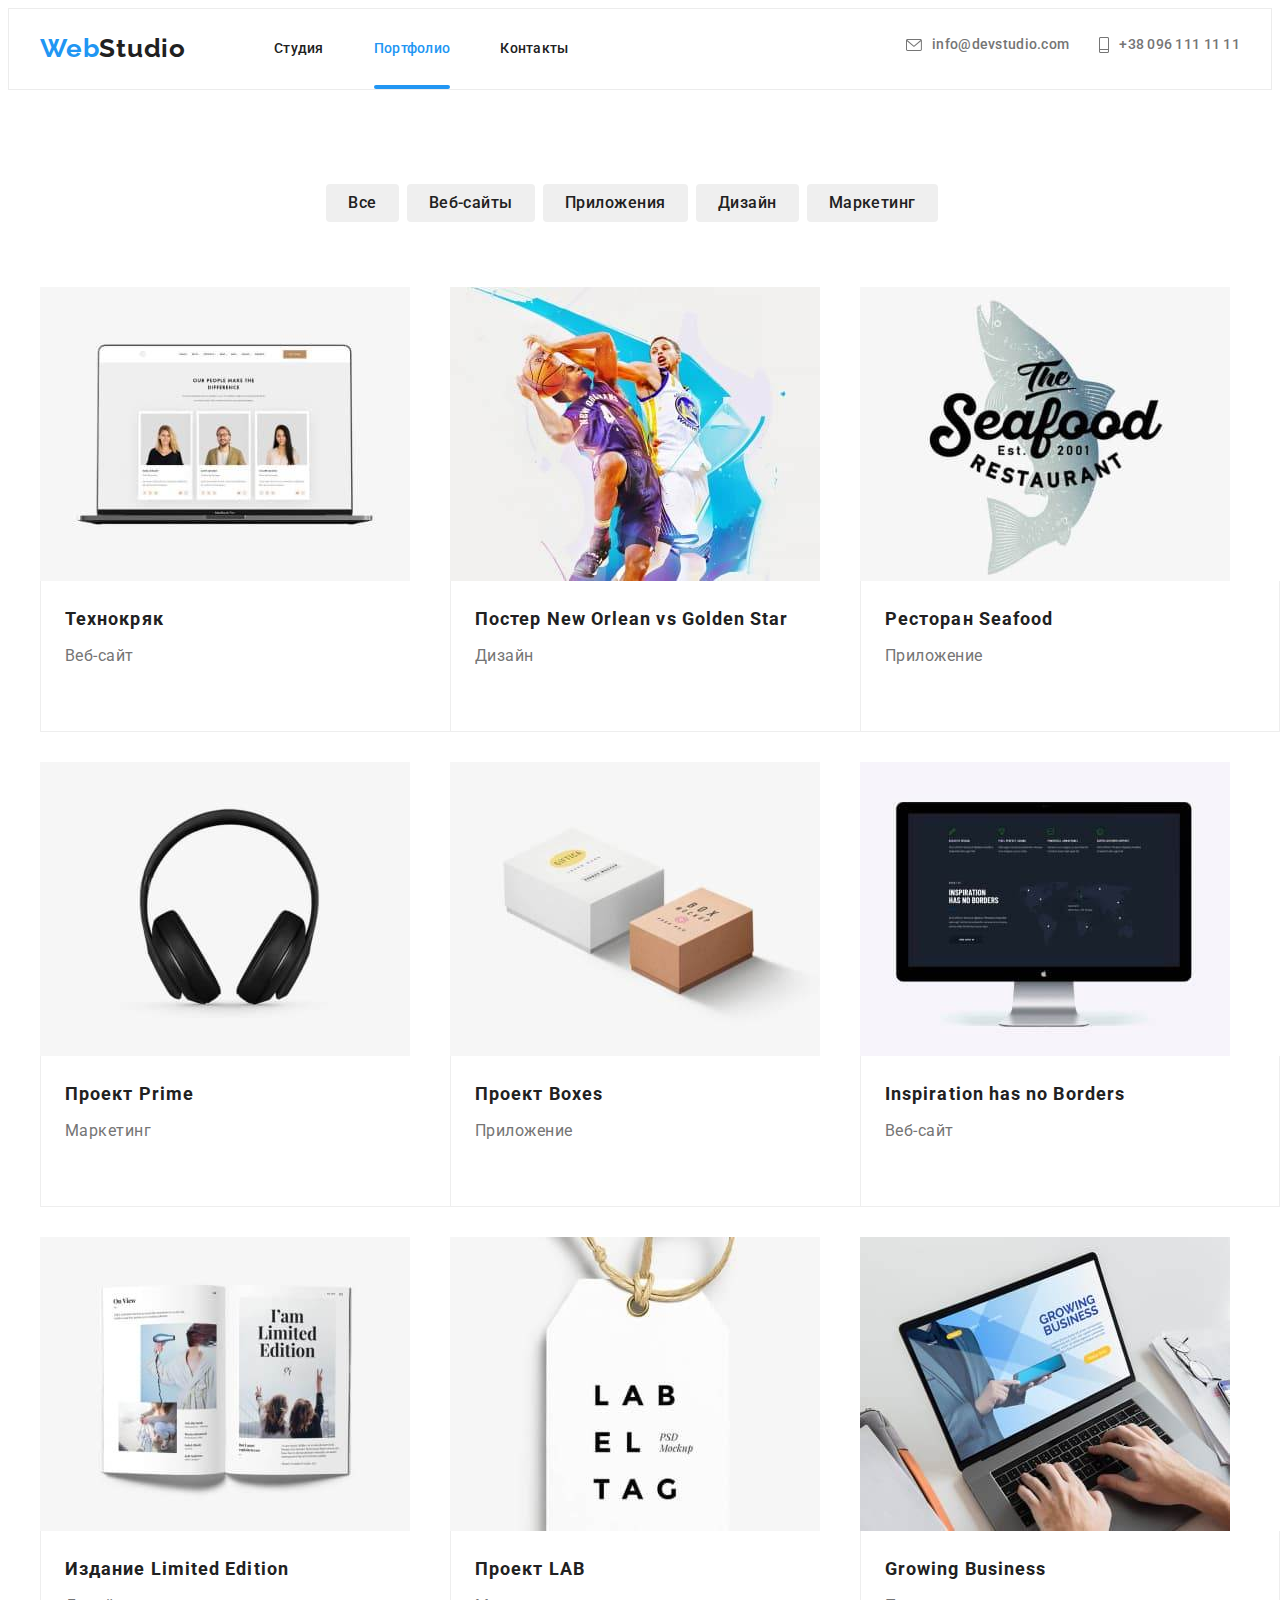
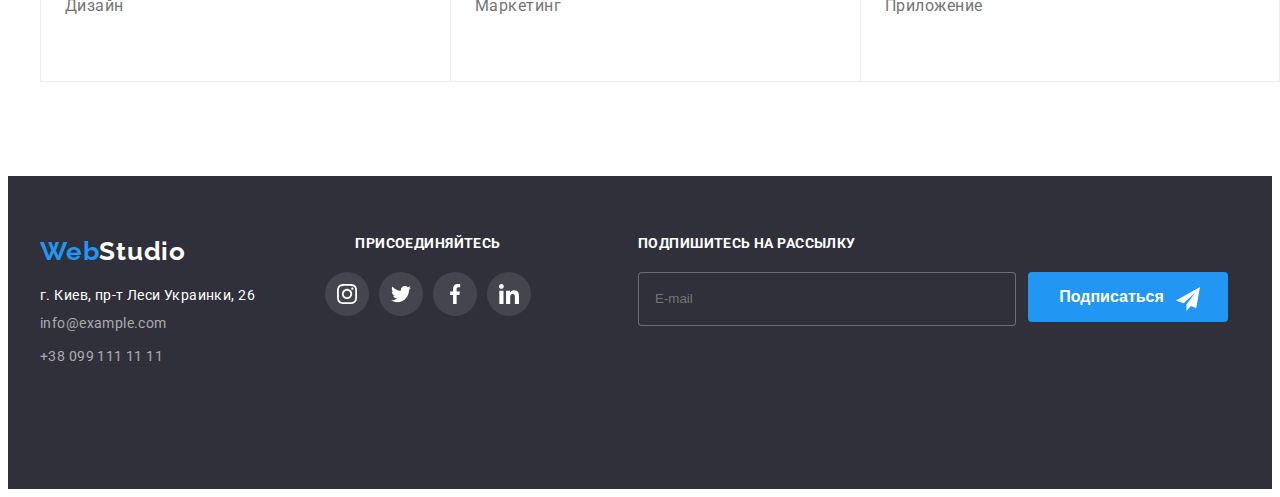
==== commit 7679340a: "add" ====
--- a/portfolio.html
+++ b/portfolio.html
@@ -489,7 +489,11 @@
     </div>
     <div class="footer-email">
       <form >
+        <div class="form-cont">
+          <div class="form-email">
+               
 <p class="email-title">Подпишитесь на рассылку</p>
+<label class="footer-label" >
 <input type="email"
 name="user-email"
 placeholder="E-mail"
@@ -497,13 +501,16 @@
 class="footer-input"
 
 >
-
-<button type="submit" class="email-btn">Подписаться</button>
+</label>
+</div>
+<div class="input-btn">
+<button type="submit" class="email-btn">Подписаться
 
 <svg class="email-icon" width="24" height="24">
   <use href="./img/icons.svg#icon-icon-send"></use>
-</svg>
-
+</svg></button>
+</div>
+</div>
 </form>
   </div>
     </div>
--- a/css/main.min.css
+++ b/css/main.min.css
@@ -1 +1 @@
-:root{--title-color: #212121;--main-title-color:#757575;--hover-footer-color:#2196F3;--fonfocus-color: #FFFFFF;--font-family: "Roboto", sans-serif;--font-size: 36px;--letter-spacing: 0.03em;--line-height: 1.16px }h1,h2,h3,p,ul{margin:0;padding:0}.img{display:block;max-width:100%;height:auto}.body{font-family:"Roboto",sans-serif;font-size:14px;letter-spacing:.03em;color:#757575;background-color:#fff}.container{width:100%;margin:0 auto;padding-left:15px;padding-right:15px}@media screen and (min-width: 320px){.container{max-width:480px}}@media screen and (min-width: 768px){.container{max-width:768px}}@media screen and (min-width: 1200px){.container{max-width:1200px}}.link{text-decoration:none}.list{list-style:none;align-items:center;margin:0;padding:0}.havigation__link.current::after{content:"";display:block;left:0;bottom:0;width:100%;height:4px;background-color:#2196f3;border-radius:2px;position:absolute}.havigation__link.current::after{color:var(--hover-footer-color)}.havigation__link.current{color:var(--hover-footer-color)}.logo{font-family:"Raleway";font-style:normal;font-weight:700;font-size:26px;line-height:1.19;letter-spacing:.03em;color:var(--title-color);margin-right:93px;padding-top:24px;padding-bottom:25px}@media screen and (min-width: 768px){.logo{font-size:26px;line-height:1.19;letter-spacing:.03em;color:var(--title-color);margin-right:88px;padding-top:24px;padding-bottom:25px}}.span{color:var(--hover-footer-color)}@media screen and (min-width: 320px){.havigation__list{display:none;padding:0;margin:0;position:relative}}@media screen and (min-width: 768px){.havigation__list{display:flex;padding:0;margin:0;position:relative}}@media screen and (min-width: 1200px){.havigation__list{display:flex;padding:0;margin:0;position:relative}}.header>.container{display:flex;align-items:center}.header{border:1px solid #ececec}.havigation__item:last-child{margin-right:0}@media screen and (min-width: 1200px){.havigation__item{margin-right:50px}}@media screen and (min-width: 768px){.havigation__item{margin-right:50px}}.havigation{display:flex;align-items:center}.havigation__link{font-weight:500;line-height:1.14;letter-spacing:.02em;color:var(--title-color);display:block;padding-top:32px;padding-bottom:32px;transition:color 250ms cubic-bezier(0.4, 0, 0.2, 1);position:relative}.havigation__link:hover{color:var(--hover-footer-color)}.havigation__link:focus{color:var(--hover-footer-color)}.connect__mail,.connect__tel{font-weight:500;line-height:1.14;letter-spacing:.02em;display:flex;align-items:center;color:#757575;fill:#757575;transition:color 250ms cubic-bezier(0.4, 0, 0.2, 1)}.connect__mail:hover,.connect__mail:focus,.connect__tel:hover,.connect__tel:focus{fill:var(--hover-footer-color);color:var(--hover-footer-color)}.connect__mail link{font-weight:500;line-height:1.14;letter-spacing:.02em;color:var(--main-title-color);margin-left:50px}.connect__tel{font-weight:500;line-height:1.14;letter-spacing:.02em;color:var(--main-title-color)}@media screen and (min-width: 320px){.connect__list{list-style:none;display:none}}.connect__list:hover,.connect__list:focus{color:var(--hover-footer-color)}@media screen and (min-width: 768px){.connect__list{list-style:none;margin-left:27px;display:block}}@media screen and (min-width: 1200px){.connect__list{list-style:none;display:flex}}.connect{margin-left:auto}@media screen and (min-width: 768px){.connect{margin-left:auto}}@media screen and (min-width: 1200px){.connect{margin-left:auto}}@media screen and (min-width: 768px){.connect__item{margin-bottom:8px}}@media screen and (min-width: 1200px){.connect__item{margin-right:30px}}.connect__item:last-child{margin:0}.connect__icon{margin-right:10px;transition:fill 250ms cubic-bezier(0.4, 0, 0.2, 1)}.mob-menu{position:fixed;z-index:1;width:100vw;height:100vh;background-color:#fff;top:0;padding-bottom:48px;padding-top:48px}.mob-menu>.container{display:block;flex-direction:column;height:100%;overflow:auto}@media screen and (min-width: 1200px){.mod-menu-btn{display:none}}@media screen and (min-width: 768px){.mod-menu-btn{display:none}}@media screen and (min-width: 320px){.mod-menu-btn{margin-left:auto;width:30px;height:30px;border:none;background:#fff;border-radius:50%;background-color:rgba(0,0,0,0);position:absolute;align-items:center;justify-content:center;display:flex;top:8px;right:8px;transition:color 250ms cubic-bezier(0.4, 0, 0.2, 1),fill 250ms cubic-bezier(0.4, 0, 0.2, 1)}.mod-menu-btn:focus,.mod-menu-btn:hover{fill:#2196f3}}@media screen and (min-width: 320px){.menu-open{width:40px;height:40px;fill:#212121;display:flex;border:none;background-color:#fff}}@media screen and (min-width: 768px){.menu-open{width:40px;height:40px;fill:#212121;display:none;border:none;background-color:#fff}}.mob-menu-hav__link{font-weight:500;font-size:40px;line-height:1.17;letter-spacing:.02em;color:#212121}.mob-menu-hav__item:not(:last-child){margin-bottom:32px}.mob-menu-connect__tel{font-weight:500;font-size:34px;line-height:1.17;letter-spacing:.02em;color:#2196f3}.mob-menu-connect__item:not(:last-child){margin-bottom:32px;margin-top:32px}.mob-menu-connect__mail{font-weight:500;font-size:24px;line-height:28px;letter-spacing:.02em;color:#757575}.soc-link{font-weight:500;font-size:18px;line-height:1.22;letter-spacing:.02em;color:#2196f3}.soc-item{margin-top:64px;margin-left:20px}.soc-list{display:flex}.soc-item{position:relative;margin-right:20px}.soc-item::before{position:absolute;content:"";width:22px;height:0px;border:1px solid rgba(33,33,33,.2);transform:rotate(90deg);top:10px;left:-30px}.menu__btn{font-family:inherit;font-weight:500;font-size:16px;line-height:1.62;text-align:center;letter-spacing:.03em;color:var(--title-color);padding:6px 22px 6px 22px;border:none;border-radius:4px;transition:background 250ms cubic-bezier(0.4, 0, 0.2, 1),box-shadow 250ms cubic-bezier(0.4, 0, 0.2, 1),color 250ms cubic-bezier(0.4, 0, 0.2, 1)}.menu__btn:hover{background:#2196f3;color:var(--fonfocus-color);box-shadow:0px 3px 1px rgba(0,0,0,.1),0px 1px 2px rgba(0,0,0,.08),0px 2px 2px rgba(0,0,0,.12)}.menu__btn:focus{background:#2196f3;color:var(--fonfocus-color);box-shadow:0px 3px 1px rgba(0,0,0,.1),0px 1px 2px rgba(0,0,0,.08),0px 2px 2px rgba(0,0,0,.12)}@media screen and (min-width: 320px){.menu__item{margin-right:8px;margin-bottom:15px}}@media screen and (min-width: 320px){.menu__list{display:flex;flex-wrap:wrap;margin-left:0;margin-right:8px;padding-bottom:40px}}@media screen and (min-width: 768px){.menu__list{display:flex;margin-bottom:50px;justify-content:center}}.works__link{margin-bottom:4px}.works{display:flex;flex-wrap:wrap;gap:30px}@media screen and (min-width: 1200px){.works__list{flex-basis:calc(33.3333333333% - 30px);background:#fff}}@media screen and (min-width: 768px){.works__list{width:calc((100% - 30px)/2)}}.works__sct{display:block;transition:box-shadow 250ms cubic-bezier(0.4, 0, 0.2, 1)}.works__sct:hover,.works__sct:focus{box-shadow:0px 1px 1px rgba(0,0,0,.12),0px 4px 4px rgba(0,0,0,.06),1px 4px 6px rgba(0,0,0,.16);display:block}.menu{padding-top:94px;padding-bottom:94px}.one__text{border-left:1px solid #eee;border-right:1px solid #eee;border-bottom:1px solid #eee;padding:20px 24px 20px 24px;height:146px}.works-top__text{position:absolute;top:0;color:#fff;background-color:rgba(33,150,243,.9);height:100%;padding:63px 24px;line-height:1.4;font-size:18px;letter-spacing:.03em;transform:translateY(100%);transition:transform 250ms linear}.works__wrap{position:relative;overflow:hidden}.works__list:hover .works-top__text{transform:translateY(0)}.works__link{font-family:"Roboto";font-weight:700;font-size:18px;line-height:2;letter-spacing:.06em;color:var(--title-color)}.works__text{font-size:16px;line-height:1.88;letter-spacing:.03em;color:var(--main-title-color)}.section-two{padding-top:118px;padding-bottom:194px;padding-left:60px;background-color:#2f303a;background-position:center;background-size:cover;max-width:100%;background-image:linear-gradient(rgba(47, 48, 58, 0.4), rgba(47, 48, 58, 0.4)),url(../img/header-mobil.jpg)}@media(min-device-pixel-ratio: 2),(min-resolution: 192dpi),(min-resolution: 2dppx){.section-two{background-image:linear-gradient(rgba(47, 48, 58, 0.4), rgba(47, 48, 58, 0.4)),url(../img/header-mobil-2x.jpg)}}@media screen and (min-width: 768px){.section-two{padding:118px 204px 198px 204px;max-width:1200px;background-image:linear-gradient(rgba(47, 48, 58, 0.4), rgba(47, 48, 58, 0.4)),url(../img/header-tablet.jpg)}}@media screen and (min-width: 768px)and (min-device-pixel-ratio: 2),screen and (min-width: 768px)and (min-resolution: 192dpi),screen and (min-width: 768px)and (min-resolution: 2dppx){.section-two{background-image:linear-gradient(rgba(47, 48, 58, 0.4), rgba(47, 48, 58, 0.4)),url(../img/header-tablet-2x.jpg)}}@media screen and (min-width: 1200px){.section-two{padding-bottom:280px;padding-top:200px;padding-left:452px;padding-right:352px;max-width:100%;background-image:linear-gradient(rgba(47, 48, 58, 0.4), rgba(47, 48, 58, 0.4)),url(../img/header.jpg)}}@media screen and (min-width: 1200px)and (min-device-pixel-ratio: 2),screen and (min-width: 1200px)and (min-resolution: 192dpi),screen and (min-width: 1200px)and (min-resolution: 2dppx){.section-two{background-image:linear-gradient(rgba(47, 48, 58, 0.4), rgba(47, 48, 58, 0.4)),url(../img/header-2x.jpg)}}.section-two .container{padding:0px;margin:0px;margin:0px}@media screen and (min-width: 320px){.section-two .container{max-width:100%}}@media screen and (min-width: 320px){.section-two .container{max-width:767px}}@media screen and (min-width: 768px){.section-two .container{max-width:1200px}}.section-two-btn{font-family:"Roboto";font-style:normal;font-weight:700;font-size:16px;line-height:1.88;letter-spacing:.06em;color:var(--fonfocus-color);margin-top:30px;background-color:#2196f3;border:none;padding:10px 32px 10px 32px;border-radius:4px}.section-two-title{font-family:"Roboto";font-style:normal;font-weight:900;font-size:26px;line-height:1.62;text-align:center;letter-spacing:.06em;text-transform:uppercase;color:#fff;max-width:422px}@media screen and (min-width: 1200px){.section-two-title{font-family:"Roboto";font-style:normal;font-weight:900;font-size:44px;line-height:1.36;text-align:center;letter-spacing:.06em;max-width:695px;color:#fff}}@media screen and (min-width: 768px){.section-two-title{font-size:26px;line-height:1.62;max-width:422px}}.section-three{padding-bottom:94px}.section-three-text{font-weight:400;font-size:14px;line-height:1.71;letter-spacing:.03em;color:var(--main-title-color);margin-right:30px;margin:0 auto}.section-three{padding-top:94px;padding-top:94px}@media screen and (min-width: 768px){.section-three{padding-top:60px;padding-top:60px}}@media screen and (min-width: 1200px){.section-three{padding-top:94px;padding-top:94px}}.section-three-title{text-align:center;padding-top:0px;margin-bottom:50px}.section-three-list{display:flex;flex-wrap:wrap;gap:30px}.section-three-list>.container{padding:0px}@media screen and (min-width: 768px){.section-three-item{width:calc((100% - 30px)/2)}}@media screen and (min-width: 1200px){.section-three-item{width:calc((100% - 90px)/4)}}.section-three-item:last-child{margin-right:0px}.section-three-title{font-weight:700;font-size:36px;line-height:1.16;letter-spacing:.03em;color:#212121}@media screen and (min-width: 320px){.section-three-item-title{font-weight:700;font-size:14px;line-height:1.14;letter-spacing:.03em;color:var(--title-color);margin-top:30px;margin-bottom:10px;text-transform:uppercase}}@media screen and (min-width: 768px){.section-three-item-title{margin-bottom:10px;margin-top:30px;font-size:14px;line-height:1.14}}@media screen and (min-width: 1200px){.section-three-item-title{font-size:14px;line-height:1.14;margin-top:30px;margin-bottom:10px}}.section-four-title{text-align:center;margin-bottom:50px}.section-four-list{display:flex;position:relative;margin-top:50px;margin-left:-30px}.section-four-item{flex-basis:calc(33.3333333333% - 30px);margin-left:30px;display:block;max-width:100%;height:auto}.section-four-title{font-weight:700;font-size:36px;line-height:1.16;letter-spacing:.03em;color:var(--title-color)}@media screen and (min-width: 320px){.section-four{display:none}}@media screen and (min-width: 768px){.section-four{display:none}}@media screen and (min-width: 1200px){.section-four{display:flex;padding-bottom:94px;padding-top:0px}}.content-text{position:absolute;bottom:0;color:#fff;background-color:rgba(47,48,58,.8);font-size:14px;line-height:1.5;letter-spacing:.03em;text-transform:uppercase;font-weight:700;height:70px;width:370px;display:flex;justify-content:center;align-items:center;text-align:center}.section-four-list{position:relative;overflow:hidden}.section-five__list{display:flex;flex-wrap:wrap;margin-top:50px;gap:30px}.section__five{padding-top:60px;padding-bottom:60px;background:#f5f4fa}@media screen and (min-width: 768px){.section__five{padding-top:60px;padding-top:60px}}@media screen and (min-width: 1200px){.section__five{padding-top:94px;padding-top:94px}}.section__five>.container{padding:0px}.section-five__item{text-align:center;background:#fff;box-shadow:0px 1px 3px rgba(0,0,0,.12),0px 1px 1px rgba(0,0,0,.14),0px 2px 1px rgba(0,0,0,.2);width:100%}@media screen and (min-width: 320px){.section-five__item{text-align:center;background:#fff;box-shadow:0px 1px 3px rgba(0,0,0,.12),0px 1px 1px rgba(0,0,0,.14),0px 2px 1px rgba(0,0,0,.2)}.section-five__item img{width:450px;width:100%;height:460px}}@media screen and (min-width: 768px){.section-five__item{text-align:center;background:#fff;box-shadow:0px 1px 3px rgba(0,0,0,.12),0px 1px 1px rgba(0,0,0,.14),0px 2px 1px rgba(0,0,0,.2);width:calc((100% - 30px)/2)}.section-five__item img{width:354px;width:100%;height:374px}}@media screen and (min-width: 1200px){.section-five__item{text-align:center;background:#fff;box-shadow:0px 1px 3px rgba(0,0,0,.12),0px 1px 1px rgba(0,0,0,.14),0px 2px 1px rgba(0,0,0,.2);width:calc((100% - 90px)/4)}.section-five__item img{width:270px;width:100%;height:260px}}.section-five__titles{font-weight:700;font-size:36px;line-height:1.16;letter-spacing:.03em;margin-bottom:50px;text-align:center;color:var(--title-color)}.section-five__text{font-weight:400;font-size:16px;line-height:1.18;letter-spacing:.03em;color:var(--main-title-color);margin:0px auto 16px 0px}@media screen and (min-width: 320px){.section-five__stn{padding-top:30px;padding-bottom:30px;text-align:center}}.komanda__link{width:100%;height:100%;border-radius:50%;display:flex;align-items:center;justify-content:center;fill:#afb1b8;transition:background 250ms cubic-bezier(0.4, 0, 0.2, 1)}.komanda__link:hover,.komanda__link:focus{background-color:#2196f3;fill:#fff}.komanda__icon{transition:fill 250ms cubic-bezier(0.4, 0, 0.2, 1)}.komanda__list{display:flex;justify-content:center}.komanda__item{width:44px;height:44px;margin-right:10px}.komanda__item:last-child{margin-left:0px}.komanda__item:last-child{margin-right:0px}.stn{color:#212121;text-align:center;margin-bottom:20px;padding-top:20px}@media screen and (min-width: 1200px){.clients{font-style:normal;font-weight:700;font-size:36px;line-height:1.16;text-align:center;letter-spacing:.03em;margin-bottom:50px;color:#212121}}@media screen and (min-width: 768px){.clients{font-size:28px;line-height:1.17;text-align:center;margin-bottom:30px}}@media screen and (min-width: 320px){.clients{font-size:28px;line-height:1.17;text-align:center;margin-bottom:30px}}.logo-clients{padding-bottom:94px;padding-top:94px}.logo-clients>.container{padding:0px}@media screen and (min-width: 1200px){.company-link{width:100%;height:100%;width:170px;height:92px;background-color:#fff;display:flex;align-items:center;justify-content:center;fill:#afb1b8;border-radius:4px;border:1px solid #afb1b8;transition:border 250ms cubic-bezier(0.4, 0, 0.2, 1),fill 250ms cubic-bezier(0.4, 0, 0.2, 1)}.company-link:hover,.company-link:focus{fill:var(--hover-footer-color);border:1px solid #2196f3;border-radius:4px}}@media screen and (min-width: 768px){.company-link{width:100%;height:100%;width:226px;height:92px;background-color:#fff;display:flex;align-items:center;justify-content:center;fill:#afb1b8;border-radius:4px;border:1px solid #afb1b8;transition:border 250ms cubic-bezier(0.4, 0, 0.2, 1),fill 250ms cubic-bezier(0.4, 0, 0.2, 1)}.company-link:hover,.company-link:focus{fill:var(--hover-footer-color);border:1px solid #2196f3;border-radius:4px}}@media screen and (min-width: 320px){.company-link{width:210px;height:92px;background-color:#fff;display:flex;align-items:center;justify-content:center;fill:#afb1b8;border-radius:4px;border:1px solid #afb1b8;transition:border 250ms cubic-bezier(0.4, 0, 0.2, 1),fill 250ms cubic-bezier(0.4, 0, 0.2, 1)}.company-link:hover,.company-link:focus{fill:var(--hover-footer-color);border:1px solid #2196f3;border-radius:4px}}.company-list{display:flex;flex-wrap:wrap;gap:30px}.company-list>.container{padding-left:15px;padding-right:15px}@media screen and (min-width: 320px){.company-item{display:flex;width:calc((100% - 30px)/2)}}@media screen and (min-width: 768px){.company-item{width:calc((100% - 60px)/3)}}@media screen and (min-width: 1200px){.company-item{width:calc((100% - 180px)/6)}}.company-item:last-child{margin-right:0px}@media screen and (min-width: 1200px){.company-logo{width:106px;height:60px;margin:16px 32px 16px 32px;transition:fill 250ms cubic-bezier(0.4, 0, 0.2, 1);text-align:center}}.footer-link{font-weight:400;line-height:1.71;letter-spacing:.03em;color:rgba(255,255,255,.6)}.footer,.footer-two{padding-bottom:60px;padding-top:60px;background:#2f303a;margin:0}@media screen and (min-width: 1200px){.footer-two-address{margin-top:20px}}@media screen and (min-width: 768px){.footer-two-address{margin-top:20px;padding-left:0px}}@media screen and (min-width: 320px){.footer-two-address{margin-top:20px}}@media screen and (min-width: 768px){.ubout-content{margin-right:165px}}@media screen and (min-width: 1200px){.ubout-content{margin-right:70px}}.footer-address{margin-top:20px;font-style:normal}.footer-logo{font-family:"Raleway";font-style:normal;font-weight:700;font-size:26px;line-height:1.19;letter-spacing:.03em;color:var(--title-color);color:#fff}.footer-item{margin-bottom:9px;font-style:normal}.footer-item:last-child{margin:0}@media screen and (min-width: 1200px){.footer-item-links{width:44px;height:44px;margin-right:10px}}@media screen and (min-width: 768px){.footer-item-links{width:44px;height:44px;margin-right:10px;text-align:center}}@media screen and (min-width: 320px){.footer-item-links{width:44px;height:44px;margin-right:10px;text-align:center}}.footer-item-links:last-child{margin-right:0px}@media screen and (min-width: 1200px){.footer-list-links{display:flex}}@media screen and (min-width: 768px){.footer-list-links{display:flex;text-align:center;justify-content:center}}@media screen and (min-width: 320px){.footer-list-links{display:flex;text-align:center;justify-content:center}}@media screen and (min-width: 1200px){.footer .container{display:flex}}@media screen and (min-width: 768px){.footer .container{display:flex;flex-wrap:wrap}}@media screen and (min-width: 320px){.footer-icon{margin-left:0}}@media screen and (min-width: 1200px){.footer-title{margin-bottom:20px;font-style:normal;font-weight:700;font-size:14px;line-height:1.14;letter-spacing:.03em;text-transform:uppercase;color:#fff}}@media screen and (min-width: 768px){.footer-title{margin-bottom:20px;text-align:center;font-style:normal;font-weight:700;font-size:14px;line-height:1.14;letter-spacing:.03em;text-transform:uppercase;color:#fff}}@media screen and (min-width: 320px){.footer-title{margin-bottom:20px;font-style:normal;font-weight:700;font-size:14px;line-height:1.14;letter-spacing:.03em;text-transform:uppercase;color:#fff}}.footer-two-logo{font-family:"Raleway";font-style:normal;font-weight:700;font-size:26px;line-height:1.19;letter-spacing:.03em;margin-top:444px;color:#fff;padding-left:0px}.footer-two-link{font-weight:400;line-height:1.71;letter-spacing:.03em;color:rgba(255,255,255,.6)}.footer-two-item{margin-bottom:9px;font-style:normal}.footer-two-links{color:#fff}.footer-links{color:#fff}.footer-email{display:flex;margin-left:105px}.icon-link{width:100%;height:100%;background-color:rgba(255,255,255,.1);border-radius:50%;display:flex;align-items:center;justify-content:center;fill:#fff;transition:background 250ms cubic-bezier(0.4, 0, 0.2, 1)}.icon-link:hover,.icon-link:focus{background:var(--hover-footer-color);fill:#fff}@media screen and (min-width: 1200px){.footer-input{color:#fff;width:358px;max-width:358px;height:50px;border:1px solid rgba(255,255,255,.3);border-radius:4px;background:#2f303a;outline:none;padding-left:16px}}@media screen and (min-width: 768px){.footer-input{justify-content:center;color:#fff;width:450px;height:50px;border:1px solid rgba(255,255,255,.3);border-radius:4px;background:#2f303a;outline:none;padding-left:16px}}@media screen and (min-width: 320px){.footer-input{color:#fff;width:450px;height:50px;border:1px solid rgba(255,255,255,.3);border-radius:4px;background:#2f303a;outline:none;padding-left:16px}}.email-title{font-weight:700;font-size:14px;line-height:1.14;text-transform:uppercase;color:#fff;margin-bottom:20px}.footer-two-list{margin-left:0px}.email-btn{position:absolute;width:200px;height:50px;background:#2196f3;border-radius:4px;font-weight:700;font-size:16px;line-height:1.88;padding:10px 62px 10px 29px;color:#fff;border:none;margin-left:12px}.email-icon{position:relative;left:148px;top:10px;fill:#fff;margin-left:10px}@media screen and (min-width: 1200px){.footer-email{display:flex;margin-left:45px}}@media screen and (min-width: 768px){.footer-email{text-align:center}}@media screen and (min-width: 320px){.benefits-item{width:100%;height:100%;width:450px;height:120px;background-color:#f5f4fa;display:flex;align-items:center;justify-content:center;fill:#afb1b8}}@media screen and (min-width: 768px){.benefits-item{width:100%;height:100%;width:354px;height:120px;background-color:#f5f4fa;display:flex;align-items:center;justify-content:center;fill:#afb1b8}}@media screen and (min-width: 1200px){.benefits-item{width:100%;height:100%;width:270px;height:120px;background-color:#f5f4fa;display:flex;align-items:center;justify-content:center;fill:#afb1b8}}.benefits-link:hover,.benefits-link:focus{background:#f5f4fa;border-radius:4px}.benefits-item:last-child{margin-right:0px}.backdrop{width:100%;height:100%;background-color:rgba(0,0,0,.2);position:fixed;top:0;transition:opacity 250ms,visibility 250ms cubic-bezier(0.4, 0, 0.2, 1)}.modal{width:528px;min-height:581px;background-color:#fff;border-radius:4px;position:absolute;top:50%;left:50%;justify-content:center;align-items:center;transform:translate(-50%, -50%) scale(1);padding:40px}.modal-close-btn{width:30px;height:30px;border:1px solid rgba(0,0,0,.1);background:#fff;border-radius:50%;background-color:rgba(0,0,0,0);position:absolute;align-items:center;justify-content:center;display:flex;top:8px;right:8px;transition:color 250ms cubic-bezier(0.4, 0, 0.2, 1),fill 250ms cubic-bezier(0.4, 0, 0.2, 1)}.modal-close-btn:focus,.modal-close-btn:hover{fill:#2196f3}.backdrop .is-hidden .modal{transform:translate(-50%, -50%) scale(1)}.modal-title{font-weight:700;font-size:20px;line-height:1.15;text-align:center;letter-spacing:.02em;color:#212121}.model-input{width:100%;height:40px;border:1px solid rgba(33,33,33,.2);border-radius:4px;padding-left:42px;transition:background 250ms cubic-bezier(0.4, 0, 0.2, 1);outline:none}.model-input:focus{border-color:#2196f3}.model-label{font-weight:400;font-size:12px;line-height:1.16;color:#757575;display:block;margin-top:10px;margin-bottom:4px}.model-text{width:100%;height:120px;border:1px solid rgba(33,33,33,.2);border-radius:4px;resize:none;padding:12px 16px;outline:none}.model-text:focus{border-color:#2196f3}.modal-icon{position:absolute;left:12px;top:50%;transform:translateY(-50%);transition:background 250ms cubic-bezier(0.4, 0, 0.2, 1)}.modal-check:checked+.check-text::before{background-color:#2196f3;background-image:url(../img/check.svg);background-repeat:no-repeat;background-position:center;border:none;transition:border-color 250ms cubic-bezier(0.4, 0, 0.2, 1)}.modal-check:focus+.check-text::before{border-color:#2196f3}.model-input:focus+.modal-icon{fill:#2196f3}.modal-btn{position:absolute;font-weight:700;font-size:16px;line-height:1.8;text-align:center;border-radius:4px;color:#fff;background-color:#2196f3;width:200px;height:50px;border:none;margin-top:30px;margin-left:124px}.input-wrap{position:relative}.is-hidden{opacity:0;pointer-events:none}.visually-hidden{text-align:center;position:absolute;width:1px;height:1px;margin:-1px;border:0;padding:0;white-space:nowrap;clip-path:inset(100%);clip:rect(0 0 0 0);overflow:hidden}.check-text{font-weight:400;font-size:14px;line-height:1.71;color:#757575;align-items:center;display:flex;justify-content:center;position:relative}.check-text::before{content:"";width:16px;height:16px;border-radius:2px;margin-right:8px;border:2px solid #212121}.label-text{font-weight:400;font-size:14px;line-height:1.71;color:#2196f3;margin-left:4px}.mob-backdrop{width:100vw;height:100vh;background-color:#fff;position:fixed;top:0;transition:opacity 250ms,visibility 250ms cubic-bezier(0.4, 0, 0.2, 1);padding:40px}.mob-modal{width:528px;min-height:581px;background-color:#fff;border-radius:4px;position:absolute;top:50%;left:50%;justify-content:center;align-items:center;transform:translate(-50%, -50%) scale(1);padding:40px}.mob-modal-close-btn{width:30px;height:30px;border:1px solid rgba(0,0,0,.1);background:#fff;border-radius:50%;background-color:rgba(0,0,0,0);position:absolute;align-items:center;justify-content:center;display:flex;top:8px;right:8px;transition:color 250ms cubic-bezier(0.4, 0, 0.2, 1),fill 250ms cubic-bezier(0.4, 0, 0.2, 1)}.mob-modal-close-btn:focus,.mob-modal-close-btn:hover{fill:#2196f3}.mob-backdrop .is-hidden .mob-modal{transform:translate(-50%, -50%) scale(1)}.mob-modal-title{font-weight:700;font-size:20px;line-height:1.5;text-align:center;letter-spacing:.03em;color:#212121}.mob-model-input{width:100%;height:40px;border:1px solid rgba(33,33,33,.2);border-radius:4px;padding-left:42px;transition:background 250ms cubic-bezier(0.4, 0, 0.2, 1);outline:none}.mob-model-input:focus{border-color:#2196f3}.mob-model-label{font-weight:400;font-size:12px;line-height:1.16;color:#757575;display:block;margin-top:10px;margin-bottom:4px}.mob-model-text{width:100%;height:120px;border:1px solid rgba(33,33,33,.2);border-radius:4px;resize:none;padding:12px 16px;outline:none}.mob-model-text:focus{border-color:#2196f3}.mob-modal-icon{position:absolute;left:12px;top:50%;transform:translateY(-50%);transition:background 250ms cubic-bezier(0.4, 0, 0.2, 1)}.mob-modal-check:checked+.mob-check-text::before{background-color:#2196f3;background-image:url(../img/check.svg);background-repeat:no-repeat;background-position:center;border:none;transition:border-color 250ms cubic-bezier(0.4, 0, 0.2, 1)}.mob-modal-check:focus+.mob-check-text::before{border-color:#2196f3}.mob-model-input:focus+.mob-modal-icon{fill:#2196f3}.mob-modal-btn{position:absolute;font-weight:700;font-size:16px;line-height:1.8;text-align:center;border-radius:4px;color:#fff;background-color:#2196f3;width:200px;height:50px;border:none;margin-top:30px;margin-left:124px}.visually-hidden{text-align:center;position:absolute;width:1px;height:1px;margin:-1px;border:0;padding:0;white-space:nowrap;clip-path:inset(100%);clip:rect(0 0 0 0);overflow:hidden}.mob-check-text{font-weight:400;font-size:14px;line-height:1.71;color:#757575;align-items:center;display:flex;justify-content:center;position:relative}.mob-check-text::before{content:"";width:16px;height:16px;border-radius:2px;margin-right:8px;border:2px solid #212121}.mob-label-text{font-weight:400;font-size:14px;line-height:1.71;color:#2196f3;margin-left:4px}/*# sourceMappingURL=main.min.css.map */+:root{--title-color: #212121;--main-title-color:#757575;--hover-footer-color:#2196F3;--fonfocus-color: #FFFFFF;--font-family: "Roboto", sans-serif;--font-size: 36px;--letter-spacing: 0.03em;--line-height: 1.16px }h1,h2,h3,p,ul{margin:0;padding:0}.img{display:block;max-width:100%;height:auto}body{font-family:"Roboto",sans-serif;font-size:14px;letter-spacing:.03em;color:#757575;background-color:#fff}.container{width:100%;margin:0 auto;padding-left:15px;padding-right:15px}@media screen and (min-width: 320px){.container{max-width:480px}}@media screen and (min-width: 768px){.container{max-width:768px}}@media screen and (min-width: 1200px){.container{max-width:1200px;padding:0}}.link{text-decoration:none}.list{list-style:none;margin:0;padding:0}.havigation__link.current::after{content:"";display:block;left:0;bottom:0;width:100%;height:4px;background-color:#2196f3;border-radius:2px;position:absolute}.havigation__link.current::after{color:var(--hover-footer-color)}.havigation__link.current{color:var(--hover-footer-color)}.logo{font-family:"Raleway";font-style:normal;font-weight:700;font-size:26px;line-height:1.19;letter-spacing:.03em;color:var(--title-color);margin-right:93px;padding-top:24px;padding-bottom:25px}@media screen and (min-width: 768px){.logo{font-size:26px;line-height:1.19;letter-spacing:.03em;color:var(--title-color);margin-right:88px;padding-top:24px;padding-bottom:25px}}.span{color:var(--hover-footer-color)}@media screen and (min-width: 320px){.havigation__list{display:none;padding:0;margin:0;position:relative}}@media screen and (min-width: 768px){.havigation__list{display:flex;padding:0;margin:0;position:relative}}@media screen and (min-width: 1200px){.havigation__list{display:flex;padding:0;margin:0;position:relative}}.header>.container{display:flex;align-items:center}.header{border:1px solid #ececec}.havigation__item:last-child{margin-right:0}@media screen and (min-width: 1200px){.havigation__item{margin-right:50px}}@media screen and (min-width: 768px){.havigation__item{margin-right:50px}}.havigation{display:flex;align-items:center}.havigation__link{font-family:"Roboto";font-weight:500;line-height:1.14;letter-spacing:.02em;color:var(--title-color);display:block;padding-top:32px;padding-bottom:32px;transition:color 250ms cubic-bezier(0.4, 0, 0.2, 1);position:relative}.havigation__link:hover{color:var(--hover-footer-color)}.havigation__link:focus{color:var(--hover-footer-color)}.connect__mail,.connect__tel{font-family:"Roboto";font-weight:500;line-height:1.14;letter-spacing:.02em;display:flex;align-items:center;color:#757575;fill:#757575;transition:color 250ms cubic-bezier(0.4, 0, 0.2, 1)}.connect__mail:hover,.connect__mail:focus,.connect__tel:hover,.connect__tel:focus{fill:var(--hover-footer-color);color:var(--hover-footer-color)}.connect__mail link{font-weight:500;line-height:1.14;letter-spacing:.02em;color:var(--main-title-color);margin-left:50px}.connect__tel{font-weight:500;line-height:1.14;letter-spacing:.02em;color:var(--main-title-color)}@media screen and (min-width: 320px){.connect__list{list-style:none;display:none}}.connect__list:hover,.connect__list:focus{color:var(--hover-footer-color)}@media screen and (min-width: 768px){.connect__list{list-style:none;margin-left:27px;display:block}}@media screen and (min-width: 1200px){.connect__list{list-style:none;display:flex}}.connect{margin-left:auto}@media screen and (min-width: 768px){.connect{margin-left:auto}}@media screen and (min-width: 1200px){.connect{margin-left:auto}}@media screen and (min-width: 768px){.connect__item{margin-bottom:8px}}@media screen and (min-width: 1200px){.connect__item{margin-right:30px}}.connect__item:last-child{margin:0}.connect__icon{margin-right:10px;transition:fill 250ms cubic-bezier(0.4, 0, 0.2, 1)}.mob-menu{position:fixed;z-index:1;width:100vw;height:100vh;background-color:#fff;top:0;padding-bottom:48px;padding-top:48px}.mob-menu>.container{display:block;flex-direction:column;height:100%;overflow:auto}@media screen and (min-width: 1200px){.mod-menu-btn{display:none}}@media screen and (min-width: 768px){.mod-menu-btn{display:none}}@media screen and (min-width: 320px){.mod-menu-btn{margin-left:auto;width:30px;height:30px;border:none;background:#fff;border-radius:50%;background-color:rgba(0,0,0,0);position:absolute;align-items:center;justify-content:center;display:flex;top:8px;right:8px;transition:color 250ms cubic-bezier(0.4, 0, 0.2, 1),fill 250ms cubic-bezier(0.4, 0, 0.2, 1)}.mod-menu-btn:focus,.mod-menu-btn:hover{fill:#2196f3}}@media screen and (min-width: 320px){.menu-open{width:40px;height:40px;fill:#212121;display:flex;border:none;background-color:#fff}}@media screen and (min-width: 768px){.menu-open{width:40px;height:40px;fill:#212121;display:none;border:none;background-color:#fff}}.mob-menu-hav__link{font-weight:500;font-size:40px;line-height:1.17;letter-spacing:.02em;color:#212121}.mob-menu-hav__item:not(:last-child){margin-bottom:32px}.mob-menu-connect__tel{font-weight:500;font-size:34px;line-height:1.17;letter-spacing:.02em;color:#2196f3}.mob-menu-connect__item:not(:last-child){margin-bottom:32px;margin-top:32px}.mob-menu-connect__mail{font-weight:500;font-size:24px;line-height:28px;letter-spacing:.02em;color:#757575}.soc-link{font-weight:500;font-size:18px;line-height:1.22;letter-spacing:.02em;color:#2196f3}.soc-item{margin-top:64px;margin-left:20px}.soc-list{display:flex}.soc-item{position:relative;margin-right:20px}.soc-item::before{position:absolute;content:"";width:22px;height:0px;border:1px solid rgba(33,33,33,.2);transform:rotate(90deg);top:10px;left:-30px}.menu__btn{font-family:inherit;font-weight:500;font-size:16px;line-height:1.62;text-align:center;letter-spacing:.03em;color:var(--title-color);padding:6px 22px 6px 22px;border:none;border-radius:4px;transition:background 250ms cubic-bezier(0.4, 0, 0.2, 1),box-shadow 250ms cubic-bezier(0.4, 0, 0.2, 1),color 250ms cubic-bezier(0.4, 0, 0.2, 1)}.menu__btn:hover{background:#2196f3;color:var(--fonfocus-color);box-shadow:0px 3px 1px rgba(0,0,0,.1),0px 1px 2px rgba(0,0,0,.08),0px 2px 2px rgba(0,0,0,.12)}.menu__btn:focus{background:#2196f3;color:var(--fonfocus-color);box-shadow:0px 3px 1px rgba(0,0,0,.1),0px 1px 2px rgba(0,0,0,.08),0px 2px 2px rgba(0,0,0,.12)}@media screen and (min-width: 320px){.menu__item{margin-right:8px;margin-bottom:15px}}@media screen and (min-width: 320px){.menu__list{display:flex;flex-wrap:wrap;margin-left:0;margin-right:8px;margin-bottom:40px}}@media screen and (min-width: 768px){.menu__list{display:flex;margin-bottom:30px;justify-content:center}}@media screen and (min-width: 1200px){.menu__list{display:flex;margin-bottom:50px;justify-content:center}}.works__link{margin-bottom:4px}.works{display:flex;flex-wrap:wrap;width:100%;gap:30px}@media screen and (min-width: 1200px){.works{display:flex;flex-wrap:wrap;gap:30px}}@media screen and (min-width: 768px){.works__list{width:calc((100% - 30px)/2)}}@media screen and (min-width: 1200px){.works__list{width:calc((100% - 60px)/3);background:#fff}}.works__sct{display:block;transition:box-shadow 250ms cubic-bezier(0.4, 0, 0.2, 1)}.works__sct:hover,.works__sct:focus{box-shadow:0px 1px 1px rgba(0,0,0,.12),0px 4px 4px rgba(0,0,0,.06),1px 4px 6px rgba(0,0,0,.16);display:block}@media screen and (min-width: 320px){.menu{padding-top:60px;padding-bottom:60px}}@media screen and (min-width: 768px){.menu{padding-top:60px;padding-bottom:60px}}@media screen and (min-width: 1200px){.menu{padding-top:94px;padding-bottom:94px}}.one__text{border-left:1px solid #eee;border-right:1px solid #eee;border-bottom:1px solid #eee;padding:20px 24px 20px 24px;height:110px;width:370px}.works-top__text{position:absolute;top:0;color:#fff;background-color:rgba(33,150,243,.9);height:100%;padding:63px 24px;line-height:1.4;font-size:18px;letter-spacing:.03em;transform:translateY(100%);transition:transform 250ms linear}.works__wrap{position:relative;overflow:hidden}.works__list:hover .works-top__text{transform:translateY(0)}.works__link{font-weight:700;font-size:18px;line-height:2;letter-spacing:.06em;color:var(--title-color)}.works__text{font-size:16px;line-height:1.88;letter-spacing:.03em;color:var(--main-title-color)}.section-two{background-color:#2f303a;background-position:center;background-size:cover;max-width:100%;background-image:linear-gradient(rgba(47, 48, 58, 0.4), rgba(47, 48, 58, 0.4)),url(../img/header-mobil.jpg)}@media(min-device-pixel-ratio: 2),(min-resolution: 192dpi),(min-resolution: 2dppx){.section-two{background-image:linear-gradient(rgba(47, 48, 58, 0.4), rgba(47, 48, 58, 0.4)),url(../img/header-mobil-2x.jpg)}}@media screen and (min-width: 768px){.section-two{max-width:1200px;background-image:linear-gradient(rgba(47, 48, 58, 0.4), rgba(47, 48, 58, 0.4)),url(../img/header-tablet.jpg)}}@media screen and (min-width: 768px)and (min-device-pixel-ratio: 2),screen and (min-width: 768px)and (min-resolution: 192dpi),screen and (min-width: 768px)and (min-resolution: 2dppx){.section-two{background-image:linear-gradient(rgba(47, 48, 58, 0.4), rgba(47, 48, 58, 0.4)),url(../img/header-tablet-2x.jpg)}}@media screen and (min-width: 1200px){.section-two{max-width:100%;background-image:linear-gradient(rgba(47, 48, 58, 0.4), rgba(47, 48, 58, 0.4)),url(../img/header.jpg)}}@media screen and (min-width: 1200px)and (min-device-pixel-ratio: 2),screen and (min-width: 1200px)and (min-resolution: 192dpi),screen and (min-width: 1200px)and (min-resolution: 2dppx){.section-two{background-image:linear-gradient(rgba(47, 48, 58, 0.4), rgba(47, 48, 58, 0.4)),url(../img/header-2x.jpg)}}.section-two .container{padding:0px;margin:0px;margin:0px}@media screen and (min-width: 320px){.section-two .container{max-width:100%}}@media screen and (min-width: 768px){.section-two .container{max-width:1200px}}@media screen and (min-width: 1200px){.section-two .container{max-width:1200px}}.section-two-btn{font-family:"Roboto";font-style:normal;font-weight:700;font-size:16px;line-height:1.88;letter-spacing:.06em;color:var(--fonfocus-color);margin-top:30px;background-color:#2196f3;border:none;padding:10px 32px 10px 32px;border-radius:4px}.section-two-title{font-family:"Roboto";font-style:normal;font-weight:900;font-size:22px;line-height:1.62;text-align:center;letter-spacing:.06em;text-transform:uppercase;max-width:480px;color:#fff;padding-top:118px;padding-left:60px;padding-right:60px}@media screen and (min-width: 768px){.section-two-title{font-size:22px;line-height:1.62;max-width:768px;padding-left:204px;padding-right:204px}}@media screen and (min-width: 1200px){.section-two-title{font-family:"Roboto";font-style:normal;font-weight:900;font-size:44px;line-height:1.36;text-align:center;letter-spacing:.06em;padding-top:200px;padding-left:240px;padding-right:240px;max-width:1200px;color:#fff}}@media screen and (min-width: 320px){.sect-btn{padding:0px 139px 118px 139px}}@media screen and (min-width: 768px){.sect-btn{padding:0px 284px 118px 284px}}@media screen and (min-width: 1200px){.sect-btn{padding:0px 498px 200px 498px}}.section-three{padding-bottom:94px}.section-three-text{font-weight:400;font-size:14px;line-height:1.71;letter-spacing:.03em;color:var(--main-title-color);margin-right:30px;margin:0 auto}.section-three{padding-top:94px;padding-top:94px}@media screen and (min-width: 768px){.section-three{padding-top:60px;padding-top:60px}}@media screen and (min-width: 1200px){.section-three{padding-top:94px;padding-top:94px}}.section-three-title{text-align:center;padding-top:0px;margin-bottom:50px}.section-three-list{display:flex;flex-wrap:wrap;gap:30px}.section-three-list>.container{padding:0px}@media screen and (min-width: 768px){.section-three-item{width:calc((100% - 30px)/2)}}@media screen and (min-width: 1200px){.section-three-item{width:calc((100% - 90px)/4)}}.section-three-item:last-child{margin-right:0px}.section-three-title{font-weight:700;font-size:36px;line-height:1.16;letter-spacing:.03em;color:#212121}@media screen and (min-width: 320px){.section-three-item-title{font-weight:700;font-size:14px;line-height:1.14;letter-spacing:.03em;color:var(--title-color);margin-top:30px;margin-bottom:10px;text-transform:uppercase}}@media screen and (min-width: 768px){.section-three-item-title{margin-bottom:10px;margin-top:30px;font-size:14px;line-height:1.14}}@media screen and (min-width: 1200px){.section-three-item-title{font-size:14px;line-height:1.14;margin-top:30px;margin-bottom:10px}}.section-four-title{text-align:center;margin-bottom:50px}.section-four-list{display:flex;position:relative;margin-top:50px;margin-left:-30px}.section-four-item{flex-basis:calc(33.3333333333% - 30px);margin-left:30px;display:block;max-width:100%;height:auto}.section-four-title{font-weight:700;font-size:36px;line-height:1.16;letter-spacing:.03em;color:var(--title-color)}@media screen and (min-width: 320px){.section-four{display:none}}@media screen and (min-width: 768px){.section-four{display:none}}@media screen and (min-width: 1200px){.section-four{display:flex;padding-bottom:94px;padding-top:0px}}.content-text{position:absolute;bottom:0;color:#fff;background-color:rgba(47,48,58,.8);font-size:14px;line-height:1.5;letter-spacing:.03em;text-transform:uppercase;font-weight:700;height:70px;width:370px;display:flex;justify-content:center;align-items:center;text-align:center}.section-four-list{position:relative;overflow:hidden}.section-five__list{display:flex;flex-wrap:wrap;margin-top:50px;gap:30px}.section__five{padding-top:60px;padding-bottom:60px;background:#f5f4fa}@media screen and (min-width: 768px){.section__five{padding-top:60px;padding-top:60px}}@media screen and (min-width: 1200px){.section__five{padding-top:94px;padding-top:94px}}.section-five__item{text-align:center;background:#fff;box-shadow:0px 1px 3px rgba(0,0,0,.12),0px 1px 1px rgba(0,0,0,.14),0px 2px 1px rgba(0,0,0,.2);width:100%}@media screen and (min-width: 320px){.section-five__item{text-align:center;background:#fff;box-shadow:0px 1px 3px rgba(0,0,0,.12),0px 1px 1px rgba(0,0,0,.14),0px 2px 1px rgba(0,0,0,.2)}.section-five__item img{width:450px;width:100%;height:460px}}@media screen and (min-width: 768px){.section-five__item{text-align:center;background:#fff;box-shadow:0px 1px 3px rgba(0,0,0,.12),0px 1px 1px rgba(0,0,0,.14),0px 2px 1px rgba(0,0,0,.2);width:calc((100% - 30px)/2)}.section-five__item img{width:354px;width:100%;height:374px}}@media screen and (min-width: 1200px){.section-five__item{text-align:center;background:#fff;box-shadow:0px 1px 3px rgba(0,0,0,.12),0px 1px 1px rgba(0,0,0,.14),0px 2px 1px rgba(0,0,0,.2);width:calc((100% - 90px)/4)}.section-five__item img{width:270px;width:100%;height:260px}}.section-five__titles{font-weight:700;font-size:36px;line-height:1.16;letter-spacing:.03em;margin-bottom:50px;text-align:center;color:var(--title-color)}.section-five__text{font-weight:400;font-size:16px;line-height:1.18;letter-spacing:.03em;color:var(--main-title-color);margin:0px auto 16px 0px}@media screen and (min-width: 320px){.section-five__stn{padding-top:30px;padding-bottom:30px;text-align:center}}.komanda__link{width:100%;height:100%;border-radius:50%;display:flex;align-items:center;justify-content:center;fill:#afb1b8;transition:background 250ms cubic-bezier(0.4, 0, 0.2, 1)}.komanda__link:hover,.komanda__link:focus{background-color:#2196f3;fill:#fff}.komanda__icon{transition:fill 250ms cubic-bezier(0.4, 0, 0.2, 1)}.komanda__list{display:flex;justify-content:center}.komanda__item{width:44px;height:44px;margin-right:10px}.komanda__item:last-child{margin-left:0px}.komanda__item:last-child{margin-right:0px}.stn{color:#212121;text-align:center;margin-bottom:20px;padding-top:20px}.section-five__title{font-weight:500;font-size:16px;line-height:1.18;letter-spacing:.03em;color:#212121;margin:0px auto 10px auto}@media screen and (min-width: 320px){.clients{font-size:28px;line-height:1.17;text-align:center;margin-bottom:30px;color:#212121}}@media screen and (min-width: 768px){.clients{font-size:28px;line-height:1.17;text-align:center;margin-bottom:30px;color:#212121}}@media screen and (min-width: 1200px){.clients{font-style:normal;font-weight:700;font-size:36px;line-height:1.16;text-align:center;letter-spacing:.03em;margin-bottom:50px;color:#212121}}.logo-clients{padding-bottom:94px;padding-top:94px}.logo-clients>.container{padding:0px 15px}@media screen and (min-width: 1200px){.logo-clients>.container{padding:0}}@media screen and (min-width: 320px){.company-link{width:210px;height:92px;background-color:#fff;display:flex;align-items:center;justify-content:center;fill:#afb1b8;border-radius:4px;border:1px solid #afb1b8;transition:border 250ms cubic-bezier(0.4, 0, 0.2, 1),fill 250ms cubic-bezier(0.4, 0, 0.2, 1)}.company-link:hover,.company-link:focus{fill:var(--hover-footer-color);border:1px solid #2196f3;border-radius:4px}}@media screen and (min-width: 768px){.company-link{width:226px;height:92px;width:100%;background-color:#fff;display:flex;align-items:center;justify-content:center;fill:#afb1b8;border-radius:4px;border:1px solid #afb1b8;transition:border 250ms cubic-bezier(0.4, 0, 0.2, 1),fill 250ms cubic-bezier(0.4, 0, 0.2, 1)}.company-link:hover,.company-link:focus{fill:var(--hover-footer-color);border:1px solid #2196f3;border-radius:4px}}@media screen and (min-width: 1200px){.company-link{width:100%;height:100%;width:170px;height:92px;background-color:#fff;display:flex;align-items:center;justify-content:center;fill:#afb1b8;border-radius:4px;border:1px solid #afb1b8;transition:border 250ms cubic-bezier(0.4, 0, 0.2, 1),fill 250ms cubic-bezier(0.4, 0, 0.2, 1)}.company-link:hover,.company-link:focus{fill:var(--hover-footer-color);border:1px solid #2196f3;border-radius:4px}}.company-list{display:flex;flex-wrap:wrap;gap:30px}.company-list>.container{padding-left:15px;padding-right:15px}@media screen and (min-width: 320px){.company-item{display:flex;width:calc((100% - 30px)/2)}}@media screen and (min-width: 768px){.company-item{width:calc((100% - 60px)/3)}}@media screen and (min-width: 1200px){.company-item{width:calc((100% - 150px)/6)}}.company-item:last-child{margin-right:0px}@media screen and (min-width: 1200px){.company-logo{width:106px;height:60px;margin:16px 32px 16px 32px;transition:fill 250ms cubic-bezier(0.4, 0, 0.2, 1);text-align:center}}.footer-link{font-weight:400;line-height:1.71;letter-spacing:.03em;color:rgba(255,255,255,.6)}.footer,.footer-two{padding-bottom:60px;padding-top:60px;background:#2f303a;margin:0}@media screen and (min-width: 1200px){.footer-two-address{margin-top:20px}}@media screen and (min-width: 768px){.footer-two-address{margin-top:20px;padding-left:0px}}@media screen and (min-width: 320px){.footer-two-address{margin-top:20px}}@media screen and (min-width: 320px){.ubout-content{text-align:center;margin-bottom:60px}}@media screen and (min-width: 768px){.ubout-content{margin-right:165px}}@media screen and (min-width: 1200px){.ubout-content{text-align:left;margin-right:70px}}.footer-address{margin-top:20px;font-style:normal}.footer-logo{font-family:"Raleway";font-style:normal;font-weight:700;font-size:26px;line-height:1.19;letter-spacing:.03em;color:var(--title-color);color:#fff}.footer-item{margin-bottom:9px;font-style:normal}.footer-item:last-child{margin:0}@media screen and (min-width: 1200px){.footer-item-links{width:44px;height:44px;margin-right:10px}}@media screen and (min-width: 768px){.footer-item-links{width:44px;height:44px;margin-right:10px;text-align:center}}@media screen and (min-width: 320px){.footer-item-links{width:44px;height:44px;margin-right:10px;text-align:center}}.footer-item-links:last-child{margin-right:0px}@media screen and (min-width: 1200px){.footer-list-links{text-align:center;justify-content:center;display:flex}}@media screen and (min-width: 768px){.footer-list-links{display:flex;text-align:center;justify-content:center}}@media screen and (min-width: 320px){.footer-list-links{display:flex;text-align:center;justify-content:center}}@media screen and (min-width: 1200px){.footer .container{display:flex;padding:0px}}@media screen and (min-width: 768px){.footer .container{display:flex;flex-wrap:wrap;justify-content:center;padding:0}}@media screen and (min-width: 320px){.footer-icon{margin-bottom:60px}}@media screen and (min-width: 1200px){.footer-icon{margin-right:auto}}@media screen and (min-width: 320px){.input-btn{margin-top:20px;text-align:center}}@media screen and (min-width: 768px){.input-btn{margin-top:20px;text-align:center}}@media screen and (min-width: 1200px){.input-btn{margin-left:12px;margin-top:36px}}@media screen and (min-width: 320px){.footer-title{margin-bottom:20px;text-align:center;font-style:normal;font-weight:700;font-size:14px;line-height:1.14;letter-spacing:.03em;text-transform:uppercase;color:#fff}}@media screen and (min-width: 768px){.footer-title{margin-bottom:20px;text-align:center;font-style:normal;font-weight:700;font-size:14px;line-height:1.14;letter-spacing:.03em;text-transform:uppercase;color:#fff}}@media screen and (min-width: 1200px){.footer-title{margin-bottom:20px;font-family:"Roboto";font-style:normal;font-weight:700;font-size:14px;line-height:1.14;letter-spacing:.03em;text-transform:uppercase;color:#fff}}.footer-two-logo{font-family:"Raleway";font-style:normal;font-weight:700;font-size:26px;line-height:1.19;letter-spacing:.03em;margin-top:444px;color:#fff;padding-left:0px}.footer-two-link{font-weight:400;line-height:1.71;letter-spacing:.03em;color:rgba(255,255,255,.6)}.footer-two-item{margin-bottom:9px;font-style:normal;font-family:"Roboto";font-weight:400;font-size:14px;line-height:1.71;letter-spacing:.03em;color:#fff}.footer-two-links{color:#fff}.footer-links{color:#fff}.icon-link{width:100%;height:100%;background-color:rgba(255,255,255,.1);border-radius:50%;display:flex;align-items:center;justify-content:center;fill:#fff;transition:background 250ms cubic-bezier(0.4, 0, 0.2, 1)}.icon-link:hover,.icon-link:focus{background:var(--hover-footer-color);fill:#fff}.footer-input{color:#fff;width:100%;height:50px;border:1px solid rgba(255,255,255,.3);border-radius:4px;background:#2f303a;outline:none;padding-left:16px}@media screen and (min-width: 768px){.footer-input{width:450px}}@media screen and (min-width: 1200px){.footer-input{width:358px}}.email-title{font-family:"Roboto";font-weight:700;font-size:14px;line-height:1.14;text-transform:uppercase;color:#fff;margin-bottom:20px}@media screen and (min-width: 320px){.email-title{text-align:center}}@media screen and (min-width: 768px){.email-title{text-align:center}}@media screen and (min-width: 1200px){.email-title{text-align:left}}.footer-two-list{margin-left:0px}@media screen and (min-width: 1200px){.form-cont{display:flex;margin-right:12px}}@media screen and (min-width: 768px){.form-email{text-align:center}}@media screen and (min-width: 1200px){.form-email{text-align:center}}.email-btn{width:200px;height:50px;background:#2196f3;border-radius:4px;font-weight:700;font-size:16px;line-height:1.88;padding:10px 62px 10px 29px;color:#fff;border:none}@media screen and (min-width: 320px){.email-icon{position:absolute;fill:#fff;margin-left:12px;margin-top:5px}}@media screen and (min-width: 768px){.email-icon{position:absolute;margin-top:5px;fill:#fff;margin-left:12px}}@media screen and (min-width: 1200px){.email-icon{position:absolute;margin-top:5px;fill:#fff;margin-left:12px}}@media screen and (min-width: 320px){.benefits-item{width:100%;height:100%;width:450px;height:120px;background-color:#f5f4fa;display:flex;align-items:center;justify-content:center;fill:#afb1b8}}@media screen and (min-width: 768px){.benefits-item{width:100%;height:100%;width:354px;height:120px;background-color:#f5f4fa;display:flex;align-items:center;justify-content:center;fill:#afb1b8}}@media screen and (min-width: 1200px){.benefits-item{width:100%;height:100%;width:270px;height:120px;background-color:#f5f4fa;display:flex;align-items:center;justify-content:center;fill:#afb1b8}}.benefits-link:hover,.benefits-link:focus{background:#f5f4fa;border-radius:4px}.benefits-item:last-child{margin-right:0px}.backdrop{width:100%;height:100%;background-color:rgba(0,0,0,.2);position:fixed;top:0;transition:opacity 250ms,visibility 250ms cubic-bezier(0.4, 0, 0.2, 1)}.modal{width:528px;min-height:581px;background-color:#fff;border-radius:4px;position:absolute;top:50%;left:50%;justify-content:center;align-items:center;transform:translate(-50%, -50%) scale(1);padding:40px}.modal-close-btn{width:30px;height:30px;border:1px solid rgba(0,0,0,.1);background:#fff;border-radius:50%;background-color:rgba(0,0,0,0);position:absolute;align-items:center;justify-content:center;display:flex;top:8px;right:8px;transition:color 250ms cubic-bezier(0.4, 0, 0.2, 1),fill 250ms cubic-bezier(0.4, 0, 0.2, 1)}.modal-close-btn:focus,.modal-close-btn:hover{fill:#2196f3}.backdrop .is-hidden .modal{transform:translate(-50%, -50%) scale(1)}.modal-title{font-weight:700;font-size:20px;line-height:1.15;text-align:center;letter-spacing:.02em;color:#212121}.model-input{width:100%;height:40px;border:1px solid rgba(33,33,33,.2);border-radius:4px;padding-left:42px;transition:background 250ms cubic-bezier(0.4, 0, 0.2, 1);outline:none}.model-input:focus{border-color:#2196f3}.model-label{font-weight:400;font-size:12px;line-height:1.16;color:#757575;display:block;margin-top:10px;margin-bottom:4px}.model-text{width:100%;height:120px;border:1px solid rgba(33,33,33,.2);border-radius:4px;resize:none;padding:12px 16px;outline:none}.model-text:focus{border-color:#2196f3}.modal-icon{position:absolute;left:12px;top:50%;transform:translateY(-50%);transition:background 250ms cubic-bezier(0.4, 0, 0.2, 1)}.modal-check:checked+.check-text::before{background-color:#2196f3;background-image:url(../img/check.svg);background-repeat:no-repeat;background-position:center;border:none;transition:border-color 250ms cubic-bezier(0.4, 0, 0.2, 1)}.modal-check:focus+.check-text::before{border-color:#2196f3}.model-input:focus+.modal-icon{fill:#2196f3}.modal-btn{position:absolute;font-weight:700;font-size:16px;line-height:1.8;text-align:center;border-radius:4px;color:#fff;background-color:#2196f3;width:200px;height:50px;border:none;margin-top:30px;margin-left:124px}.input-wrap{position:relative}.is-hidden{opacity:0;pointer-events:none}.visually-hidden{text-align:center;position:absolute;width:1px;height:1px;margin:-1px;border:0;padding:0;white-space:nowrap;clip-path:inset(100%);clip:rect(0 0 0 0);overflow:hidden}.check-text{font-weight:400;font-size:14px;line-height:1.71;color:#757575;align-items:center;display:flex;justify-content:center;position:relative}.check-text::before{content:"";width:16px;height:16px;border-radius:2px;margin-right:8px;border:2px solid #212121}.label-text{font-weight:400;font-size:14px;line-height:1.71;color:#2196f3;margin-left:4px}.mob-backdrop{width:100vw;height:100vh;background-color:#fff;position:fixed;top:0;transition:opacity 250ms,visibility 250ms cubic-bezier(0.4, 0, 0.2, 1);padding:40px}.mob-modal{width:528px;min-height:581px;background-color:#fff;border-radius:4px;position:absolute;top:50%;left:50%;justify-content:center;align-items:center;transform:translate(-50%, -50%) scale(1);padding:40px}.mob-modal-close-btn{width:30px;height:30px;border:1px solid rgba(0,0,0,.1);background:#fff;border-radius:50%;background-color:rgba(0,0,0,0);position:absolute;align-items:center;justify-content:center;display:flex;top:8px;right:8px;transition:color 250ms cubic-bezier(0.4, 0, 0.2, 1),fill 250ms cubic-bezier(0.4, 0, 0.2, 1)}.mob-modal-close-btn:focus,.mob-modal-close-btn:hover{fill:#2196f3}.mob-backdrop .is-hidden .mob-modal{transform:translate(-50%, -50%) scale(1)}.mob-modal-title{font-weight:700;font-size:20px;line-height:1.5;text-align:center;letter-spacing:.03em;color:#212121}.mob-model-input{width:100%;height:40px;border:1px solid rgba(33,33,33,.2);border-radius:4px;padding-left:42px;transition:background 250ms cubic-bezier(0.4, 0, 0.2, 1);outline:none}.mob-model-input:focus{border-color:#2196f3}.mob-model-label{font-weight:400;font-size:12px;line-height:1.16;color:#757575;display:block;margin-top:10px;margin-bottom:4px}.mob-model-text{width:100%;height:120px;border:1px solid rgba(33,33,33,.2);border-radius:4px;resize:none;padding:12px 16px;outline:none}.mob-model-text:focus{border-color:#2196f3}.mob-modal-icon{position:absolute;left:12px;top:50%;transform:translateY(-50%);transition:background 250ms cubic-bezier(0.4, 0, 0.2, 1)}.mob-modal-check:checked+.mob-check-text::before{background-color:#2196f3;background-image:url(../img/check.svg);background-repeat:no-repeat;background-position:center;border:none;transition:border-color 250ms cubic-bezier(0.4, 0, 0.2, 1)}.mob-modal-check:focus+.mob-check-text::before{border-color:#2196f3}.mob-model-input:focus+.mob-modal-icon{fill:#2196f3}.mob-modal-btn{position:absolute;font-weight:700;font-size:16px;line-height:1.8;text-align:center;border-radius:4px;color:#fff;background-color:#2196f3;width:200px;height:50px;border:none;margin-top:30px;margin-left:124px}.visually-hidden{text-align:center;position:absolute;width:1px;height:1px;margin:-1px;border:0;padding:0;white-space:nowrap;clip-path:inset(100%);clip:rect(0 0 0 0);overflow:hidden}.mob-check-text{font-weight:400;font-size:14px;line-height:1.71;color:#757575;align-items:center;display:flex;justify-content:center;position:relative}.mob-check-text::before{content:"";width:16px;height:16px;border-radius:2px;margin-right:8px;border:2px solid #212121}.mob-label-text{font-weight:400;font-size:14px;line-height:1.71;color:#2196f3;margin-left:4px}/*# sourceMappingURL=main.min.css.map */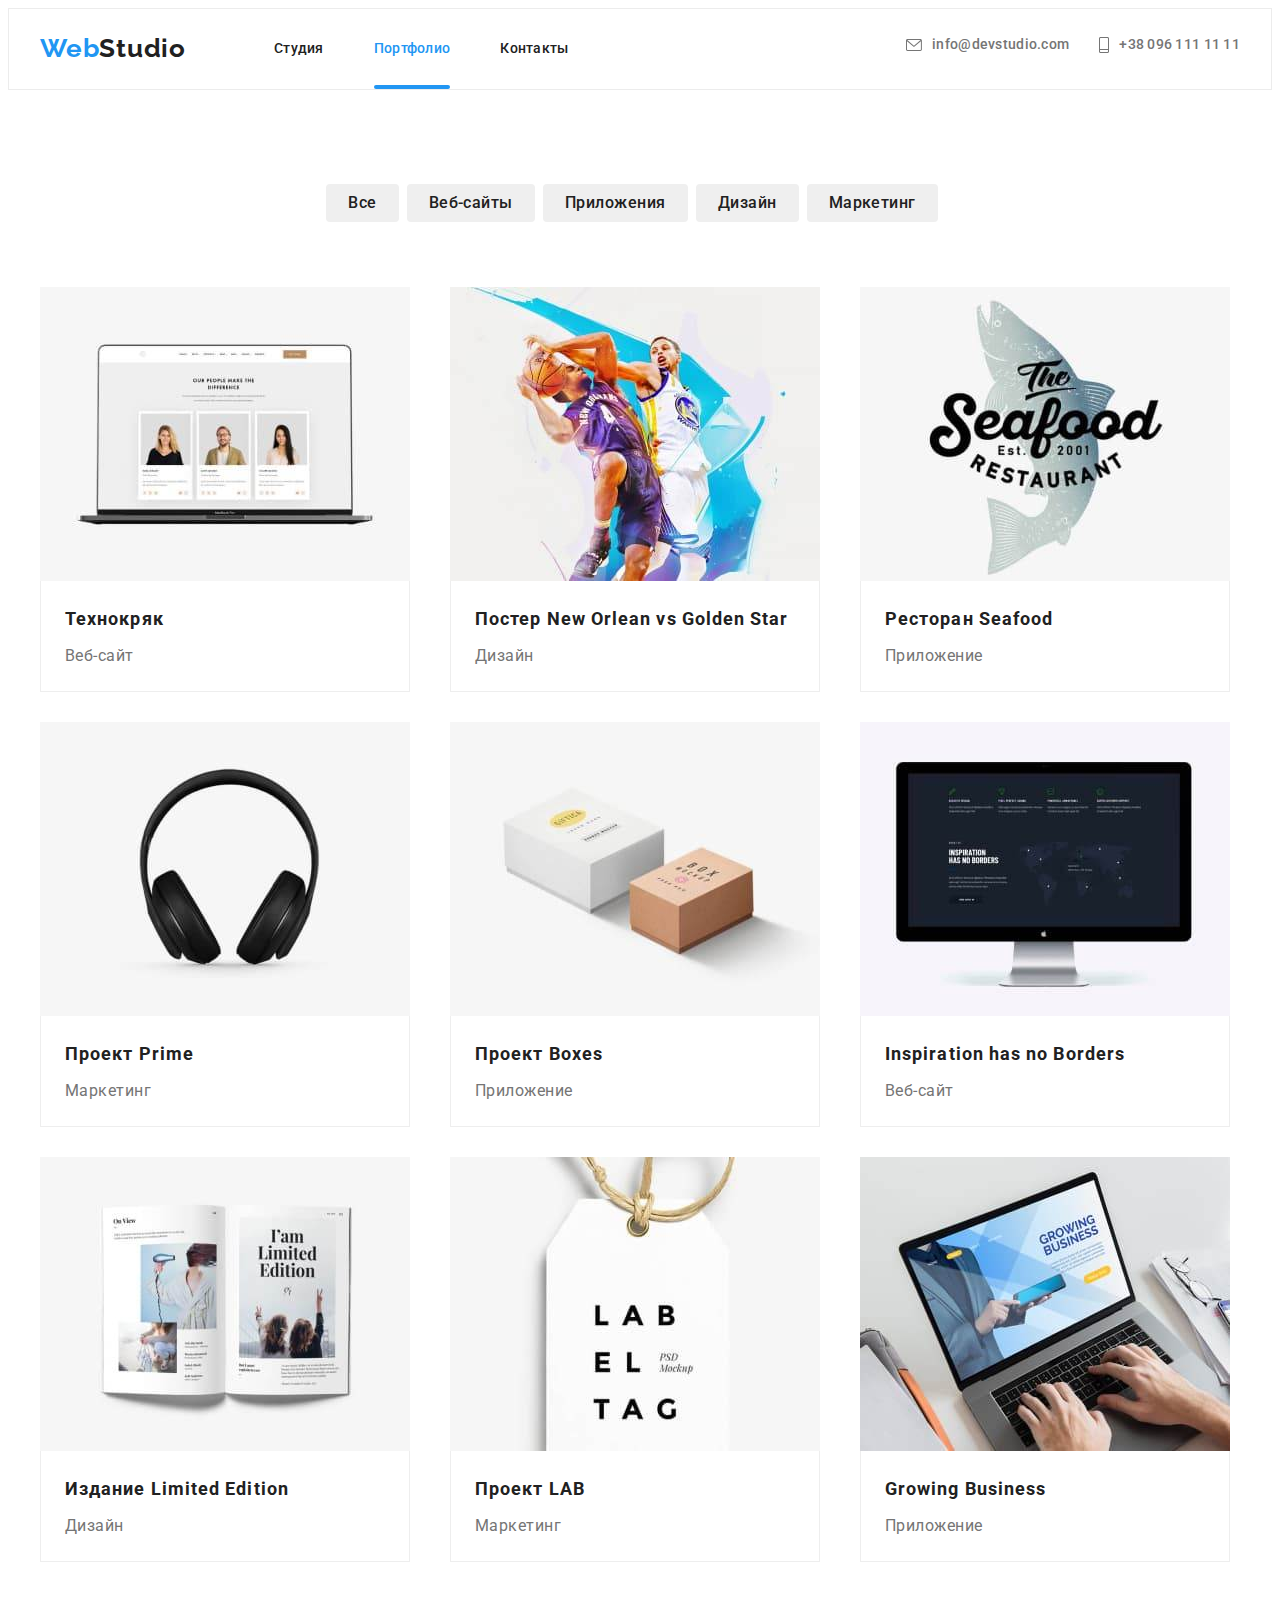
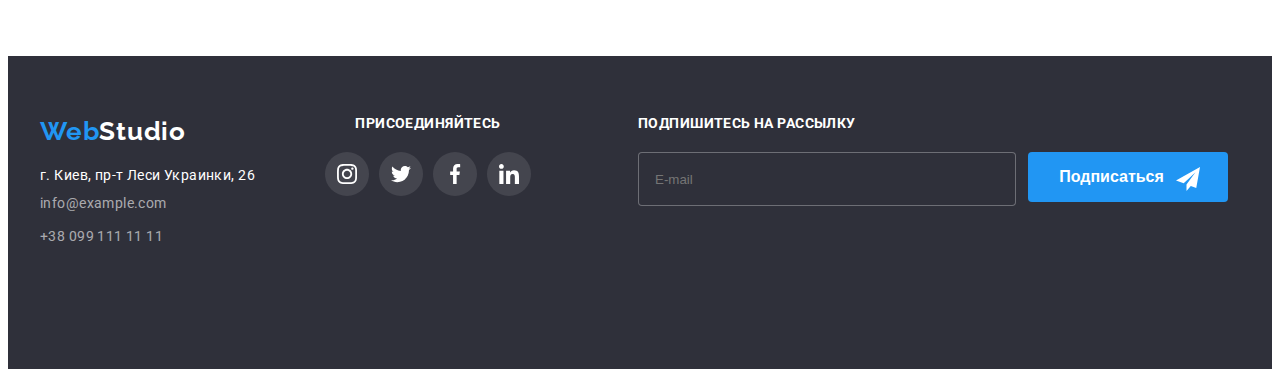
==== commit 715653d6: "add" ====
--- a/portfolio.html
+++ b/portfolio.html
@@ -44,6 +44,11 @@
              
          </ul>
         </div>
+        <button class="menu-open " type="button"> 
+          <svg class="menu-btn" width="40" height="40">
+              <use href="./img/icons.svg#icon-menu_40px"></use>
+          </svg> 
+      </button>
         </div>
     </header  >
     <main>
--- a/css/main.min.css
+++ b/css/main.min.css
@@ -1 +1 @@
-:root{--title-color: #212121;--main-title-color:#757575;--hover-footer-color:#2196F3;--fonfocus-color: #FFFFFF;--font-family: "Roboto", sans-serif;--font-size: 36px;--letter-spacing: 0.03em;--line-height: 1.16px }h1,h2,h3,p,ul{margin:0;padding:0}.img{display:block;max-width:100%;height:auto}body{font-family:"Roboto",sans-serif;font-size:14px;letter-spacing:.03em;color:#757575;background-color:#fff}.container{width:100%;margin:0 auto;padding-left:15px;padding-right:15px}@media screen and (min-width: 320px){.container{max-width:480px}}@media screen and (min-width: 768px){.container{max-width:768px}}@media screen and (min-width: 1200px){.container{max-width:1200px;padding:0}}.link{text-decoration:none}.list{list-style:none;margin:0;padding:0}.havigation__link.current::after{content:"";display:block;left:0;bottom:0;width:100%;height:4px;background-color:#2196f3;border-radius:2px;position:absolute}.havigation__link.current::after{color:var(--hover-footer-color)}.havigation__link.current{color:var(--hover-footer-color)}.logo{font-family:"Raleway";font-style:normal;font-weight:700;font-size:26px;line-height:1.19;letter-spacing:.03em;color:var(--title-color);margin-right:93px;padding-top:24px;padding-bottom:25px}@media screen and (min-width: 768px){.logo{font-size:26px;line-height:1.19;letter-spacing:.03em;color:var(--title-color);margin-right:88px;padding-top:24px;padding-bottom:25px}}.span{color:var(--hover-footer-color)}@media screen and (min-width: 320px){.havigation__list{display:none;padding:0;margin:0;position:relative}}@media screen and (min-width: 768px){.havigation__list{display:flex;padding:0;margin:0;position:relative}}@media screen and (min-width: 1200px){.havigation__list{display:flex;padding:0;margin:0;position:relative}}.header>.container{display:flex;align-items:center}.header{border:1px solid #ececec}.havigation__item:last-child{margin-right:0}@media screen and (min-width: 1200px){.havigation__item{margin-right:50px}}@media screen and (min-width: 768px){.havigation__item{margin-right:50px}}.havigation{display:flex;align-items:center}.havigation__link{font-family:"Roboto";font-weight:500;line-height:1.14;letter-spacing:.02em;color:var(--title-color);display:block;padding-top:32px;padding-bottom:32px;transition:color 250ms cubic-bezier(0.4, 0, 0.2, 1);position:relative}.havigation__link:hover{color:var(--hover-footer-color)}.havigation__link:focus{color:var(--hover-footer-color)}.connect__mail,.connect__tel{font-family:"Roboto";font-weight:500;line-height:1.14;letter-spacing:.02em;display:flex;align-items:center;color:#757575;fill:#757575;transition:color 250ms cubic-bezier(0.4, 0, 0.2, 1)}.connect__mail:hover,.connect__mail:focus,.connect__tel:hover,.connect__tel:focus{fill:var(--hover-footer-color);color:var(--hover-footer-color)}.connect__mail link{font-weight:500;line-height:1.14;letter-spacing:.02em;color:var(--main-title-color);margin-left:50px}.connect__tel{font-weight:500;line-height:1.14;letter-spacing:.02em;color:var(--main-title-color)}@media screen and (min-width: 320px){.connect__list{list-style:none;display:none}}.connect__list:hover,.connect__list:focus{color:var(--hover-footer-color)}@media screen and (min-width: 768px){.connect__list{list-style:none;margin-left:27px;display:block}}@media screen and (min-width: 1200px){.connect__list{list-style:none;display:flex}}.connect{margin-left:auto}@media screen and (min-width: 768px){.connect{margin-left:auto}}@media screen and (min-width: 1200px){.connect{margin-left:auto}}@media screen and (min-width: 768px){.connect__item{margin-bottom:8px}}@media screen and (min-width: 1200px){.connect__item{margin-right:30px}}.connect__item:last-child{margin:0}.connect__icon{margin-right:10px;transition:fill 250ms cubic-bezier(0.4, 0, 0.2, 1)}.mob-menu{position:fixed;z-index:1;width:100vw;height:100vh;background-color:#fff;top:0;padding-bottom:48px;padding-top:48px}.mob-menu>.container{display:block;flex-direction:column;height:100%;overflow:auto}@media screen and (min-width: 1200px){.mod-menu-btn{display:none}}@media screen and (min-width: 768px){.mod-menu-btn{display:none}}@media screen and (min-width: 320px){.mod-menu-btn{margin-left:auto;width:30px;height:30px;border:none;background:#fff;border-radius:50%;background-color:rgba(0,0,0,0);position:absolute;align-items:center;justify-content:center;display:flex;top:8px;right:8px;transition:color 250ms cubic-bezier(0.4, 0, 0.2, 1),fill 250ms cubic-bezier(0.4, 0, 0.2, 1)}.mod-menu-btn:focus,.mod-menu-btn:hover{fill:#2196f3}}@media screen and (min-width: 320px){.menu-open{width:40px;height:40px;fill:#212121;display:flex;border:none;background-color:#fff}}@media screen and (min-width: 768px){.menu-open{width:40px;height:40px;fill:#212121;display:none;border:none;background-color:#fff}}.mob-menu-hav__link{font-weight:500;font-size:40px;line-height:1.17;letter-spacing:.02em;color:#212121}.mob-menu-hav__item:not(:last-child){margin-bottom:32px}.mob-menu-connect__tel{font-weight:500;font-size:34px;line-height:1.17;letter-spacing:.02em;color:#2196f3}.mob-menu-connect__item:not(:last-child){margin-bottom:32px;margin-top:32px}.mob-menu-connect__mail{font-weight:500;font-size:24px;line-height:28px;letter-spacing:.02em;color:#757575}.soc-link{font-weight:500;font-size:18px;line-height:1.22;letter-spacing:.02em;color:#2196f3}.soc-item{margin-top:64px;margin-left:20px}.soc-list{display:flex}.soc-item{position:relative;margin-right:20px}.soc-item::before{position:absolute;content:"";width:22px;height:0px;border:1px solid rgba(33,33,33,.2);transform:rotate(90deg);top:10px;left:-30px}.menu__btn{font-family:inherit;font-weight:500;font-size:16px;line-height:1.62;text-align:center;letter-spacing:.03em;color:var(--title-color);padding:6px 22px 6px 22px;border:none;border-radius:4px;transition:background 250ms cubic-bezier(0.4, 0, 0.2, 1),box-shadow 250ms cubic-bezier(0.4, 0, 0.2, 1),color 250ms cubic-bezier(0.4, 0, 0.2, 1)}.menu__btn:hover{background:#2196f3;color:var(--fonfocus-color);box-shadow:0px 3px 1px rgba(0,0,0,.1),0px 1px 2px rgba(0,0,0,.08),0px 2px 2px rgba(0,0,0,.12)}.menu__btn:focus{background:#2196f3;color:var(--fonfocus-color);box-shadow:0px 3px 1px rgba(0,0,0,.1),0px 1px 2px rgba(0,0,0,.08),0px 2px 2px rgba(0,0,0,.12)}@media screen and (min-width: 320px){.menu__item{margin-right:8px;margin-bottom:15px}}@media screen and (min-width: 320px){.menu__list{display:flex;flex-wrap:wrap;margin-left:0;margin-right:8px;margin-bottom:40px}}@media screen and (min-width: 768px){.menu__list{display:flex;margin-bottom:30px;justify-content:center}}@media screen and (min-width: 1200px){.menu__list{display:flex;margin-bottom:50px;justify-content:center}}.works__link{margin-bottom:4px}.works{display:flex;flex-wrap:wrap;width:100%;gap:30px}@media screen and (min-width: 1200px){.works{display:flex;flex-wrap:wrap;gap:30px}}@media screen and (min-width: 768px){.works__list{width:calc((100% - 30px)/2)}}@media screen and (min-width: 1200px){.works__list{width:calc((100% - 60px)/3);background:#fff}}.works__sct{display:block;transition:box-shadow 250ms cubic-bezier(0.4, 0, 0.2, 1)}.works__sct:hover,.works__sct:focus{box-shadow:0px 1px 1px rgba(0,0,0,.12),0px 4px 4px rgba(0,0,0,.06),1px 4px 6px rgba(0,0,0,.16);display:block}@media screen and (min-width: 320px){.menu{padding-top:60px;padding-bottom:60px}}@media screen and (min-width: 768px){.menu{padding-top:60px;padding-bottom:60px}}@media screen and (min-width: 1200px){.menu{padding-top:94px;padding-bottom:94px}}.one__text{border-left:1px solid #eee;border-right:1px solid #eee;border-bottom:1px solid #eee;padding:20px 24px 20px 24px;height:110px;width:370px}.works-top__text{position:absolute;top:0;color:#fff;background-color:rgba(33,150,243,.9);height:100%;padding:63px 24px;line-height:1.4;font-size:18px;letter-spacing:.03em;transform:translateY(100%);transition:transform 250ms linear}.works__wrap{position:relative;overflow:hidden}.works__list:hover .works-top__text{transform:translateY(0)}.works__link{font-weight:700;font-size:18px;line-height:2;letter-spacing:.06em;color:var(--title-color)}.works__text{font-size:16px;line-height:1.88;letter-spacing:.03em;color:var(--main-title-color)}.section-two{background-color:#2f303a;background-position:center;background-size:cover;max-width:100%;background-image:linear-gradient(rgba(47, 48, 58, 0.4), rgba(47, 48, 58, 0.4)),url(../img/header-mobil.jpg)}@media(min-device-pixel-ratio: 2),(min-resolution: 192dpi),(min-resolution: 2dppx){.section-two{background-image:linear-gradient(rgba(47, 48, 58, 0.4), rgba(47, 48, 58, 0.4)),url(../img/header-mobil-2x.jpg)}}@media screen and (min-width: 768px){.section-two{max-width:1200px;background-image:linear-gradient(rgba(47, 48, 58, 0.4), rgba(47, 48, 58, 0.4)),url(../img/header-tablet.jpg)}}@media screen and (min-width: 768px)and (min-device-pixel-ratio: 2),screen and (min-width: 768px)and (min-resolution: 192dpi),screen and (min-width: 768px)and (min-resolution: 2dppx){.section-two{background-image:linear-gradient(rgba(47, 48, 58, 0.4), rgba(47, 48, 58, 0.4)),url(../img/header-tablet-2x.jpg)}}@media screen and (min-width: 1200px){.section-two{max-width:100%;background-image:linear-gradient(rgba(47, 48, 58, 0.4), rgba(47, 48, 58, 0.4)),url(../img/header.jpg)}}@media screen and (min-width: 1200px)and (min-device-pixel-ratio: 2),screen and (min-width: 1200px)and (min-resolution: 192dpi),screen and (min-width: 1200px)and (min-resolution: 2dppx){.section-two{background-image:linear-gradient(rgba(47, 48, 58, 0.4), rgba(47, 48, 58, 0.4)),url(../img/header-2x.jpg)}}.section-two .container{padding:0px;margin:0px;margin:0px}@media screen and (min-width: 320px){.section-two .container{max-width:100%}}@media screen and (min-width: 768px){.section-two .container{max-width:1200px}}@media screen and (min-width: 1200px){.section-two .container{max-width:1200px}}.section-two-btn{font-family:"Roboto";font-style:normal;font-weight:700;font-size:16px;line-height:1.88;letter-spacing:.06em;color:var(--fonfocus-color);margin-top:30px;background-color:#2196f3;border:none;padding:10px 32px 10px 32px;border-radius:4px}.section-two-title{font-family:"Roboto";font-style:normal;font-weight:900;font-size:22px;line-height:1.62;text-align:center;letter-spacing:.06em;text-transform:uppercase;max-width:480px;color:#fff;padding-top:118px;padding-left:60px;padding-right:60px}@media screen and (min-width: 768px){.section-two-title{font-size:22px;line-height:1.62;max-width:768px;padding-left:204px;padding-right:204px}}@media screen and (min-width: 1200px){.section-two-title{font-family:"Roboto";font-style:normal;font-weight:900;font-size:44px;line-height:1.36;text-align:center;letter-spacing:.06em;padding-top:200px;padding-left:240px;padding-right:240px;max-width:1200px;color:#fff}}@media screen and (min-width: 320px){.sect-btn{padding:0px 139px 118px 139px}}@media screen and (min-width: 768px){.sect-btn{padding:0px 284px 118px 284px}}@media screen and (min-width: 1200px){.sect-btn{padding:0px 498px 200px 498px}}.section-three{padding-bottom:94px}.section-three-text{font-weight:400;font-size:14px;line-height:1.71;letter-spacing:.03em;color:var(--main-title-color);margin-right:30px;margin:0 auto}.section-three{padding-top:94px;padding-top:94px}@media screen and (min-width: 768px){.section-three{padding-top:60px;padding-top:60px}}@media screen and (min-width: 1200px){.section-three{padding-top:94px;padding-top:94px}}.section-three-title{text-align:center;padding-top:0px;margin-bottom:50px}.section-three-list{display:flex;flex-wrap:wrap;gap:30px}.section-three-list>.container{padding:0px}@media screen and (min-width: 768px){.section-three-item{width:calc((100% - 30px)/2)}}@media screen and (min-width: 1200px){.section-three-item{width:calc((100% - 90px)/4)}}.section-three-item:last-child{margin-right:0px}.section-three-title{font-weight:700;font-size:36px;line-height:1.16;letter-spacing:.03em;color:#212121}@media screen and (min-width: 320px){.section-three-item-title{font-weight:700;font-size:14px;line-height:1.14;letter-spacing:.03em;color:var(--title-color);margin-top:30px;margin-bottom:10px;text-transform:uppercase}}@media screen and (min-width: 768px){.section-three-item-title{margin-bottom:10px;margin-top:30px;font-size:14px;line-height:1.14}}@media screen and (min-width: 1200px){.section-three-item-title{font-size:14px;line-height:1.14;margin-top:30px;margin-bottom:10px}}.section-four-title{text-align:center;margin-bottom:50px}.section-four-list{display:flex;position:relative;margin-top:50px;margin-left:-30px}.section-four-item{flex-basis:calc(33.3333333333% - 30px);margin-left:30px;display:block;max-width:100%;height:auto}.section-four-title{font-weight:700;font-size:36px;line-height:1.16;letter-spacing:.03em;color:var(--title-color)}@media screen and (min-width: 320px){.section-four{display:none}}@media screen and (min-width: 768px){.section-four{display:none}}@media screen and (min-width: 1200px){.section-four{display:flex;padding-bottom:94px;padding-top:0px}}.content-text{position:absolute;bottom:0;color:#fff;background-color:rgba(47,48,58,.8);font-size:14px;line-height:1.5;letter-spacing:.03em;text-transform:uppercase;font-weight:700;height:70px;width:370px;display:flex;justify-content:center;align-items:center;text-align:center}.section-four-list{position:relative;overflow:hidden}.section-five__list{display:flex;flex-wrap:wrap;margin-top:50px;gap:30px}.section__five{padding-top:60px;padding-bottom:60px;background:#f5f4fa}@media screen and (min-width: 768px){.section__five{padding-top:60px;padding-top:60px}}@media screen and (min-width: 1200px){.section__five{padding-top:94px;padding-top:94px}}.section-five__item{text-align:center;background:#fff;box-shadow:0px 1px 3px rgba(0,0,0,.12),0px 1px 1px rgba(0,0,0,.14),0px 2px 1px rgba(0,0,0,.2);width:100%}@media screen and (min-width: 320px){.section-five__item{text-align:center;background:#fff;box-shadow:0px 1px 3px rgba(0,0,0,.12),0px 1px 1px rgba(0,0,0,.14),0px 2px 1px rgba(0,0,0,.2)}.section-five__item img{width:450px;width:100%;height:460px}}@media screen and (min-width: 768px){.section-five__item{text-align:center;background:#fff;box-shadow:0px 1px 3px rgba(0,0,0,.12),0px 1px 1px rgba(0,0,0,.14),0px 2px 1px rgba(0,0,0,.2);width:calc((100% - 30px)/2)}.section-five__item img{width:354px;width:100%;height:374px}}@media screen and (min-width: 1200px){.section-five__item{text-align:center;background:#fff;box-shadow:0px 1px 3px rgba(0,0,0,.12),0px 1px 1px rgba(0,0,0,.14),0px 2px 1px rgba(0,0,0,.2);width:calc((100% - 90px)/4)}.section-five__item img{width:270px;width:100%;height:260px}}.section-five__titles{font-weight:700;font-size:36px;line-height:1.16;letter-spacing:.03em;margin-bottom:50px;text-align:center;color:var(--title-color)}.section-five__text{font-weight:400;font-size:16px;line-height:1.18;letter-spacing:.03em;color:var(--main-title-color);margin:0px auto 16px 0px}@media screen and (min-width: 320px){.section-five__stn{padding-top:30px;padding-bottom:30px;text-align:center}}.komanda__link{width:100%;height:100%;border-radius:50%;display:flex;align-items:center;justify-content:center;fill:#afb1b8;transition:background 250ms cubic-bezier(0.4, 0, 0.2, 1)}.komanda__link:hover,.komanda__link:focus{background-color:#2196f3;fill:#fff}.komanda__icon{transition:fill 250ms cubic-bezier(0.4, 0, 0.2, 1)}.komanda__list{display:flex;justify-content:center}.komanda__item{width:44px;height:44px;margin-right:10px}.komanda__item:last-child{margin-left:0px}.komanda__item:last-child{margin-right:0px}.stn{color:#212121;text-align:center;margin-bottom:20px;padding-top:20px}.section-five__title{font-weight:500;font-size:16px;line-height:1.18;letter-spacing:.03em;color:#212121;margin:0px auto 10px auto}@media screen and (min-width: 320px){.clients{font-size:28px;line-height:1.17;text-align:center;margin-bottom:30px;color:#212121}}@media screen and (min-width: 768px){.clients{font-size:28px;line-height:1.17;text-align:center;margin-bottom:30px;color:#212121}}@media screen and (min-width: 1200px){.clients{font-style:normal;font-weight:700;font-size:36px;line-height:1.16;text-align:center;letter-spacing:.03em;margin-bottom:50px;color:#212121}}.logo-clients{padding-bottom:94px;padding-top:94px}.logo-clients>.container{padding:0px 15px}@media screen and (min-width: 1200px){.logo-clients>.container{padding:0}}@media screen and (min-width: 320px){.company-link{width:210px;height:92px;background-color:#fff;display:flex;align-items:center;justify-content:center;fill:#afb1b8;border-radius:4px;border:1px solid #afb1b8;transition:border 250ms cubic-bezier(0.4, 0, 0.2, 1),fill 250ms cubic-bezier(0.4, 0, 0.2, 1)}.company-link:hover,.company-link:focus{fill:var(--hover-footer-color);border:1px solid #2196f3;border-radius:4px}}@media screen and (min-width: 768px){.company-link{width:226px;height:92px;width:100%;background-color:#fff;display:flex;align-items:center;justify-content:center;fill:#afb1b8;border-radius:4px;border:1px solid #afb1b8;transition:border 250ms cubic-bezier(0.4, 0, 0.2, 1),fill 250ms cubic-bezier(0.4, 0, 0.2, 1)}.company-link:hover,.company-link:focus{fill:var(--hover-footer-color);border:1px solid #2196f3;border-radius:4px}}@media screen and (min-width: 1200px){.company-link{width:100%;height:100%;width:170px;height:92px;background-color:#fff;display:flex;align-items:center;justify-content:center;fill:#afb1b8;border-radius:4px;border:1px solid #afb1b8;transition:border 250ms cubic-bezier(0.4, 0, 0.2, 1),fill 250ms cubic-bezier(0.4, 0, 0.2, 1)}.company-link:hover,.company-link:focus{fill:var(--hover-footer-color);border:1px solid #2196f3;border-radius:4px}}.company-list{display:flex;flex-wrap:wrap;gap:30px}.company-list>.container{padding-left:15px;padding-right:15px}@media screen and (min-width: 320px){.company-item{display:flex;width:calc((100% - 30px)/2)}}@media screen and (min-width: 768px){.company-item{width:calc((100% - 60px)/3)}}@media screen and (min-width: 1200px){.company-item{width:calc((100% - 150px)/6)}}.company-item:last-child{margin-right:0px}@media screen and (min-width: 1200px){.company-logo{width:106px;height:60px;margin:16px 32px 16px 32px;transition:fill 250ms cubic-bezier(0.4, 0, 0.2, 1);text-align:center}}.footer-link{font-weight:400;line-height:1.71;letter-spacing:.03em;color:rgba(255,255,255,.6)}.footer,.footer-two{padding-bottom:60px;padding-top:60px;background:#2f303a;margin:0}@media screen and (min-width: 1200px){.footer-two-address{margin-top:20px}}@media screen and (min-width: 768px){.footer-two-address{margin-top:20px;padding-left:0px}}@media screen and (min-width: 320px){.footer-two-address{margin-top:20px}}@media screen and (min-width: 320px){.ubout-content{text-align:center;margin-bottom:60px}}@media screen and (min-width: 768px){.ubout-content{margin-right:165px}}@media screen and (min-width: 1200px){.ubout-content{text-align:left;margin-right:70px}}.footer-address{margin-top:20px;font-style:normal}.footer-logo{font-family:"Raleway";font-style:normal;font-weight:700;font-size:26px;line-height:1.19;letter-spacing:.03em;color:var(--title-color);color:#fff}.footer-item{margin-bottom:9px;font-style:normal}.footer-item:last-child{margin:0}@media screen and (min-width: 1200px){.footer-item-links{width:44px;height:44px;margin-right:10px}}@media screen and (min-width: 768px){.footer-item-links{width:44px;height:44px;margin-right:10px;text-align:center}}@media screen and (min-width: 320px){.footer-item-links{width:44px;height:44px;margin-right:10px;text-align:center}}.footer-item-links:last-child{margin-right:0px}@media screen and (min-width: 1200px){.footer-list-links{text-align:center;justify-content:center;display:flex}}@media screen and (min-width: 768px){.footer-list-links{display:flex;text-align:center;justify-content:center}}@media screen and (min-width: 320px){.footer-list-links{display:flex;text-align:center;justify-content:center}}@media screen and (min-width: 1200px){.footer .container{display:flex;padding:0px}}@media screen and (min-width: 768px){.footer .container{display:flex;flex-wrap:wrap;justify-content:center;padding:0}}@media screen and (min-width: 320px){.footer-icon{margin-bottom:60px}}@media screen and (min-width: 1200px){.footer-icon{margin-right:auto}}@media screen and (min-width: 320px){.input-btn{margin-top:20px;text-align:center}}@media screen and (min-width: 768px){.input-btn{margin-top:20px;text-align:center}}@media screen and (min-width: 1200px){.input-btn{margin-left:12px;margin-top:36px}}@media screen and (min-width: 320px){.footer-title{margin-bottom:20px;text-align:center;font-style:normal;font-weight:700;font-size:14px;line-height:1.14;letter-spacing:.03em;text-transform:uppercase;color:#fff}}@media screen and (min-width: 768px){.footer-title{margin-bottom:20px;text-align:center;font-style:normal;font-weight:700;font-size:14px;line-height:1.14;letter-spacing:.03em;text-transform:uppercase;color:#fff}}@media screen and (min-width: 1200px){.footer-title{margin-bottom:20px;font-family:"Roboto";font-style:normal;font-weight:700;font-size:14px;line-height:1.14;letter-spacing:.03em;text-transform:uppercase;color:#fff}}.footer-two-logo{font-family:"Raleway";font-style:normal;font-weight:700;font-size:26px;line-height:1.19;letter-spacing:.03em;margin-top:444px;color:#fff;padding-left:0px}.footer-two-link{font-weight:400;line-height:1.71;letter-spacing:.03em;color:rgba(255,255,255,.6)}.footer-two-item{margin-bottom:9px;font-style:normal;font-family:"Roboto";font-weight:400;font-size:14px;line-height:1.71;letter-spacing:.03em;color:#fff}.footer-two-links{color:#fff}.footer-links{color:#fff}.icon-link{width:100%;height:100%;background-color:rgba(255,255,255,.1);border-radius:50%;display:flex;align-items:center;justify-content:center;fill:#fff;transition:background 250ms cubic-bezier(0.4, 0, 0.2, 1)}.icon-link:hover,.icon-link:focus{background:var(--hover-footer-color);fill:#fff}.footer-input{color:#fff;width:100%;height:50px;border:1px solid rgba(255,255,255,.3);border-radius:4px;background:#2f303a;outline:none;padding-left:16px}@media screen and (min-width: 768px){.footer-input{width:450px}}@media screen and (min-width: 1200px){.footer-input{width:358px}}.email-title{font-family:"Roboto";font-weight:700;font-size:14px;line-height:1.14;text-transform:uppercase;color:#fff;margin-bottom:20px}@media screen and (min-width: 320px){.email-title{text-align:center}}@media screen and (min-width: 768px){.email-title{text-align:center}}@media screen and (min-width: 1200px){.email-title{text-align:left}}.footer-two-list{margin-left:0px}@media screen and (min-width: 1200px){.form-cont{display:flex;margin-right:12px}}@media screen and (min-width: 768px){.form-email{text-align:center}}@media screen and (min-width: 1200px){.form-email{text-align:center}}.email-btn{width:200px;height:50px;background:#2196f3;border-radius:4px;font-weight:700;font-size:16px;line-height:1.88;padding:10px 62px 10px 29px;color:#fff;border:none}@media screen and (min-width: 320px){.email-icon{position:absolute;fill:#fff;margin-left:12px;margin-top:5px}}@media screen and (min-width: 768px){.email-icon{position:absolute;margin-top:5px;fill:#fff;margin-left:12px}}@media screen and (min-width: 1200px){.email-icon{position:absolute;margin-top:5px;fill:#fff;margin-left:12px}}@media screen and (min-width: 320px){.benefits-item{width:100%;height:100%;width:450px;height:120px;background-color:#f5f4fa;display:flex;align-items:center;justify-content:center;fill:#afb1b8}}@media screen and (min-width: 768px){.benefits-item{width:100%;height:100%;width:354px;height:120px;background-color:#f5f4fa;display:flex;align-items:center;justify-content:center;fill:#afb1b8}}@media screen and (min-width: 1200px){.benefits-item{width:100%;height:100%;width:270px;height:120px;background-color:#f5f4fa;display:flex;align-items:center;justify-content:center;fill:#afb1b8}}.benefits-link:hover,.benefits-link:focus{background:#f5f4fa;border-radius:4px}.benefits-item:last-child{margin-right:0px}.backdrop{width:100%;height:100%;background-color:rgba(0,0,0,.2);position:fixed;top:0;transition:opacity 250ms,visibility 250ms cubic-bezier(0.4, 0, 0.2, 1)}.modal{width:528px;min-height:581px;background-color:#fff;border-radius:4px;position:absolute;top:50%;left:50%;justify-content:center;align-items:center;transform:translate(-50%, -50%) scale(1);padding:40px}.modal-close-btn{width:30px;height:30px;border:1px solid rgba(0,0,0,.1);background:#fff;border-radius:50%;background-color:rgba(0,0,0,0);position:absolute;align-items:center;justify-content:center;display:flex;top:8px;right:8px;transition:color 250ms cubic-bezier(0.4, 0, 0.2, 1),fill 250ms cubic-bezier(0.4, 0, 0.2, 1)}.modal-close-btn:focus,.modal-close-btn:hover{fill:#2196f3}.backdrop .is-hidden .modal{transform:translate(-50%, -50%) scale(1)}.modal-title{font-weight:700;font-size:20px;line-height:1.15;text-align:center;letter-spacing:.02em;color:#212121}.model-input{width:100%;height:40px;border:1px solid rgba(33,33,33,.2);border-radius:4px;padding-left:42px;transition:background 250ms cubic-bezier(0.4, 0, 0.2, 1);outline:none}.model-input:focus{border-color:#2196f3}.model-label{font-weight:400;font-size:12px;line-height:1.16;color:#757575;display:block;margin-top:10px;margin-bottom:4px}.model-text{width:100%;height:120px;border:1px solid rgba(33,33,33,.2);border-radius:4px;resize:none;padding:12px 16px;outline:none}.model-text:focus{border-color:#2196f3}.modal-icon{position:absolute;left:12px;top:50%;transform:translateY(-50%);transition:background 250ms cubic-bezier(0.4, 0, 0.2, 1)}.modal-check:checked+.check-text::before{background-color:#2196f3;background-image:url(../img/check.svg);background-repeat:no-repeat;background-position:center;border:none;transition:border-color 250ms cubic-bezier(0.4, 0, 0.2, 1)}.modal-check:focus+.check-text::before{border-color:#2196f3}.model-input:focus+.modal-icon{fill:#2196f3}.modal-btn{position:absolute;font-weight:700;font-size:16px;line-height:1.8;text-align:center;border-radius:4px;color:#fff;background-color:#2196f3;width:200px;height:50px;border:none;margin-top:30px;margin-left:124px}.input-wrap{position:relative}.is-hidden{opacity:0;pointer-events:none}.visually-hidden{text-align:center;position:absolute;width:1px;height:1px;margin:-1px;border:0;padding:0;white-space:nowrap;clip-path:inset(100%);clip:rect(0 0 0 0);overflow:hidden}.check-text{font-weight:400;font-size:14px;line-height:1.71;color:#757575;align-items:center;display:flex;justify-content:center;position:relative}.check-text::before{content:"";width:16px;height:16px;border-radius:2px;margin-right:8px;border:2px solid #212121}.label-text{font-weight:400;font-size:14px;line-height:1.71;color:#2196f3;margin-left:4px}.mob-backdrop{width:100vw;height:100vh;background-color:#fff;position:fixed;top:0;transition:opacity 250ms,visibility 250ms cubic-bezier(0.4, 0, 0.2, 1);padding:40px}.mob-modal{width:528px;min-height:581px;background-color:#fff;border-radius:4px;position:absolute;top:50%;left:50%;justify-content:center;align-items:center;transform:translate(-50%, -50%) scale(1);padding:40px}.mob-modal-close-btn{width:30px;height:30px;border:1px solid rgba(0,0,0,.1);background:#fff;border-radius:50%;background-color:rgba(0,0,0,0);position:absolute;align-items:center;justify-content:center;display:flex;top:8px;right:8px;transition:color 250ms cubic-bezier(0.4, 0, 0.2, 1),fill 250ms cubic-bezier(0.4, 0, 0.2, 1)}.mob-modal-close-btn:focus,.mob-modal-close-btn:hover{fill:#2196f3}.mob-backdrop .is-hidden .mob-modal{transform:translate(-50%, -50%) scale(1)}.mob-modal-title{font-weight:700;font-size:20px;line-height:1.5;text-align:center;letter-spacing:.03em;color:#212121}.mob-model-input{width:100%;height:40px;border:1px solid rgba(33,33,33,.2);border-radius:4px;padding-left:42px;transition:background 250ms cubic-bezier(0.4, 0, 0.2, 1);outline:none}.mob-model-input:focus{border-color:#2196f3}.mob-model-label{font-weight:400;font-size:12px;line-height:1.16;color:#757575;display:block;margin-top:10px;margin-bottom:4px}.mob-model-text{width:100%;height:120px;border:1px solid rgba(33,33,33,.2);border-radius:4px;resize:none;padding:12px 16px;outline:none}.mob-model-text:focus{border-color:#2196f3}.mob-modal-icon{position:absolute;left:12px;top:50%;transform:translateY(-50%);transition:background 250ms cubic-bezier(0.4, 0, 0.2, 1)}.mob-modal-check:checked+.mob-check-text::before{background-color:#2196f3;background-image:url(../img/check.svg);background-repeat:no-repeat;background-position:center;border:none;transition:border-color 250ms cubic-bezier(0.4, 0, 0.2, 1)}.mob-modal-check:focus+.mob-check-text::before{border-color:#2196f3}.mob-model-input:focus+.mob-modal-icon{fill:#2196f3}.mob-modal-btn{position:absolute;font-weight:700;font-size:16px;line-height:1.8;text-align:center;border-radius:4px;color:#fff;background-color:#2196f3;width:200px;height:50px;border:none;margin-top:30px;margin-left:124px}.visually-hidden{text-align:center;position:absolute;width:1px;height:1px;margin:-1px;border:0;padding:0;white-space:nowrap;clip-path:inset(100%);clip:rect(0 0 0 0);overflow:hidden}.mob-check-text{font-weight:400;font-size:14px;line-height:1.71;color:#757575;align-items:center;display:flex;justify-content:center;position:relative}.mob-check-text::before{content:"";width:16px;height:16px;border-radius:2px;margin-right:8px;border:2px solid #212121}.mob-label-text{font-weight:400;font-size:14px;line-height:1.71;color:#2196f3;margin-left:4px}/*# sourceMappingURL=main.min.css.map */+:root{--title-color: #212121;--main-title-color:#757575;--hover-footer-color:#2196F3;--fonfocus-color: #FFFFFF;--font-family: "Roboto", sans-serif;--font-size: 36px;--letter-spacing: 0.03em;--line-height: 1.16px }h1,h2,h3,p,ul{margin:0;padding:0}img{display:block;height:auto}body{font-family:"Roboto",sans-serif;font-size:14px;letter-spacing:.03em;color:#757575;background-color:#fff}.container{width:100%;margin:0 auto;padding-left:15px;padding-right:15px}@media screen and (min-width: 320px){.container{max-width:480px}}@media screen and (min-width: 768px){.container{max-width:768px}}@media screen and (min-width: 1200px){.container{max-width:1200px;padding:0}}.link{text-decoration:none}.list{list-style:none;margin:0;padding:0}.havigation__link.current::after{content:"";display:block;left:0;bottom:0;width:100%;height:4px;background-color:#2196f3;border-radius:2px;position:absolute}.havigation__link.current::after{color:var(--hover-footer-color)}.havigation__link.current{color:var(--hover-footer-color)}.logo{font-family:"Raleway";font-style:normal;font-weight:700;font-size:26px;line-height:1.19;letter-spacing:.03em;color:var(--title-color);margin-right:93px;padding-top:24px;padding-bottom:25px}@media screen and (min-width: 768px){.logo{font-size:26px;line-height:1.19;letter-spacing:.03em;color:var(--title-color);margin-right:88px;padding-top:24px;padding-bottom:25px}}.span{color:var(--hover-footer-color)}@media screen and (min-width: 320px){.havigation__list{display:none;padding:0;margin:0;position:relative}}@media screen and (min-width: 768px){.havigation__list{display:flex;padding:0;margin:0;position:relative}}@media screen and (min-width: 1200px){.havigation__list{display:flex;padding:0;margin:0;position:relative}}.header>.container{display:flex;align-items:center}.header{border:1px solid #ececec}.havigation__item:last-child{margin-right:0}@media screen and (min-width: 1200px){.havigation__item{margin-right:50px}}@media screen and (min-width: 768px){.havigation__item{margin-right:50px}}.havigation{display:flex;align-items:center}.havigation__link{font-family:"Roboto";font-weight:500;line-height:1.14;letter-spacing:.02em;color:var(--title-color);display:block;padding-top:32px;padding-bottom:32px;transition:color 250ms cubic-bezier(0.4, 0, 0.2, 1);position:relative}.havigation__link:hover{color:var(--hover-footer-color)}.havigation__link:focus{color:var(--hover-footer-color)}.connect__mail,.connect__tel{font-family:"Roboto";font-weight:500;line-height:1.14;letter-spacing:.02em;display:flex;align-items:center;color:#757575;fill:#757575;transition:color 250ms cubic-bezier(0.4, 0, 0.2, 1)}.connect__mail:hover,.connect__mail:focus,.connect__tel:hover,.connect__tel:focus{fill:var(--hover-footer-color);color:var(--hover-footer-color)}.connect__mail link{font-weight:500;line-height:1.14;letter-spacing:.02em;color:var(--main-title-color);margin-left:50px}.connect__tel{font-weight:500;line-height:1.14;letter-spacing:.02em;color:var(--main-title-color)}@media screen and (min-width: 320px){.connect__list{list-style:none;display:none}}.connect__list:hover,.connect__list:focus{color:var(--hover-footer-color)}@media screen and (min-width: 768px){.connect__list{list-style:none;margin-left:27px;display:block}}@media screen and (min-width: 1200px){.connect__list{list-style:none;display:flex}}.connect{margin-left:auto}@media screen and (min-width: 768px){.connect{margin-left:auto}}@media screen and (min-width: 1200px){.connect{margin-left:auto}}@media screen and (min-width: 768px){.connect__item{margin-bottom:8px}}@media screen and (min-width: 1200px){.connect__item{margin-right:30px}}.connect__item:last-child{margin:0}.connect__icon{margin-right:10px;transition:fill 250ms cubic-bezier(0.4, 0, 0.2, 1)}.mob-menu{position:fixed;z-index:2;width:100vw;height:100vh;background-color:#fff;top:0;padding-bottom:48px;padding-top:48px}.mob-menu>.container{display:flex;flex-direction:column;height:100%;justify-content:space-between;overflow:auto}@media screen and (min-width: 1200px){.mod-menu-btn{display:none}}@media screen and (min-width: 768px){.mod-menu-btn{display:none}}@media screen and (min-width: 320px){.mod-menu-btn{margin-left:auto;width:30px;height:30px;border:none;background:#fff;border-radius:50%;background-color:rgba(0,0,0,0);position:absolute;align-items:center;justify-content:center;display:flex;top:8px;right:8px;transition:color 250ms cubic-bezier(0.4, 0, 0.2, 1),fill 250ms cubic-bezier(0.4, 0, 0.2, 1)}.mod-menu-btn:focus,.mod-menu-btn:hover{fill:#2196f3}}@media screen and (min-width: 320px){.menu-open{width:40px;height:40px;fill:#212121;display:flex;border:none;background-color:#fff}}@media screen and (min-width: 768px){.menu-open{width:40px;height:40px;fill:#212121;display:none;border:none;background-color:#fff}}.mob-menu-hav__link{font-weight:500;font-size:40px;line-height:1.17;letter-spacing:.02em;color:#212121}.mob-menu-hav__item:not(:last-child){margin-bottom:32px}.mob-menu-connect__tel{font-weight:500;font-size:34px;line-height:1.17;letter-spacing:.02em;color:#2196f3}.mob-menu-connect__item:not(:last-child){margin-bottom:32px;margin-top:32px}.mob-menu-connect__mail{font-weight:500;font-size:24px;line-height:28px;letter-spacing:.02em;color:#757575}.soc-link{font-weight:500;font-size:18px;line-height:1.22;letter-spacing:.02em;color:#2196f3}.soc-list{display:flex;flex-wrap:wrap;margin-top:64px}.soc-link-span{border:1px solid rgba(33,33,33,.2);transform:rotate(90deg);margin-left:10px;margin-right:10px}.menu__btn{font-family:inherit;font-weight:500;font-size:16px;line-height:1.62;text-align:center;letter-spacing:.03em;color:var(--title-color);padding:6px 22px 6px 22px;border:none;border-radius:4px;transition:background 250ms cubic-bezier(0.4, 0, 0.2, 1),box-shadow 250ms cubic-bezier(0.4, 0, 0.2, 1),color 250ms cubic-bezier(0.4, 0, 0.2, 1)}.menu__btn:hover{background:#2196f3;color:var(--fonfocus-color);box-shadow:0px 3px 1px rgba(0,0,0,.1),0px 1px 2px rgba(0,0,0,.08),0px 2px 2px rgba(0,0,0,.12)}.menu__btn:focus{background:#2196f3;color:var(--fonfocus-color);box-shadow:0px 3px 1px rgba(0,0,0,.1),0px 1px 2px rgba(0,0,0,.08),0px 2px 2px rgba(0,0,0,.12)}@media screen and (min-width: 320px){.menu__item{margin-right:8px;margin-bottom:15px}}@media screen and (min-width: 320px){.menu__list{display:flex;flex-wrap:wrap;margin-left:0;margin-right:8px;margin-bottom:40px}}@media screen and (min-width: 768px){.menu__list{display:flex;margin-bottom:30px;justify-content:center}}@media screen and (min-width: 1200px){.menu__list{display:flex;margin-bottom:50px;justify-content:center}}.works__link{margin-bottom:4px}.works{display:flex;flex-wrap:wrap;max-width:100%;gap:30px}@media screen and (min-width: 1200px){.works{display:flex;flex-wrap:wrap;gap:30px}}.works__list{max-width:100%}@media screen and (min-width: 768px){.works__list{width:calc((100% - 30px)/2)}}@media screen and (min-width: 1200px){.works__list{width:calc((100% - 60px)/3);display:flex;background:#fff}}.works__sct{height:100%;flex-direction:column;display:flex;transition:box-shadow 250ms cubic-bezier(0.4, 0, 0.2, 1)}.works__sct:hover,.works__sct:focus{box-shadow:0px 1px 1px rgba(0,0,0,.12),0px 4px 4px rgba(0,0,0,.06),1px 4px 6px rgba(0,0,0,.16);display:block}@media screen and (min-width: 320px){.menu{padding-top:60px;padding-bottom:60px}}@media screen and (min-width: 768px){.menu{padding-top:60px;padding-bottom:60px}}@media screen and (min-width: 1200px){.menu{padding-top:94px;padding-bottom:94px}}.one__text{border-left:1px solid #eee;border-right:1px solid #eee;border-bottom:1px solid #eee;padding:20px 24px 20px 24px;flex-grow:1}.works-top__text{position:absolute;top:0;color:#fff;background-color:rgba(33,150,243,.9);height:100%;padding:63px 24px;line-height:1.4;font-size:18px;letter-spacing:.03em;transform:translateY(100%);transition:transform 250ms linear}.works__wrap{position:relative;overflow:hidden}.works__list:hover .works-top__text{transform:translateY(0)}.works__link{font-weight:700;font-size:18px;line-height:2;letter-spacing:.06em;color:var(--title-color)}.works__text{font-size:16px;line-height:1.88;letter-spacing:.03em;color:var(--main-title-color)}.section-two{background-color:#2f303a;background-position:center;background-size:cover;max-width:100%;background-image:linear-gradient(rgba(47, 48, 58, 0.4), rgba(47, 48, 58, 0.4)),url(../img/header-mobil.jpg)}@media(min-device-pixel-ratio: 2),(min-resolution: 192dpi),(min-resolution: 2dppx){.section-two{background-image:linear-gradient(rgba(47, 48, 58, 0.4), rgba(47, 48, 58, 0.4)),url(../img/header-mobil-2x.jpg)}}@media screen and (min-width: 768px){.section-two{max-width:1200px;background-image:linear-gradient(rgba(47, 48, 58, 0.4), rgba(47, 48, 58, 0.4)),url(../img/header-tablet.jpg)}}@media screen and (min-width: 768px)and (min-device-pixel-ratio: 2),screen and (min-width: 768px)and (min-resolution: 192dpi),screen and (min-width: 768px)and (min-resolution: 2dppx){.section-two{background-image:linear-gradient(rgba(47, 48, 58, 0.4), rgba(47, 48, 58, 0.4)),url(../img/header-tablet-2x.jpg)}}@media screen and (min-width: 1200px){.section-two{max-width:100%;background-image:linear-gradient(rgba(47, 48, 58, 0.4), rgba(47, 48, 58, 0.4)),url(../img/header.jpg)}}@media screen and (min-width: 1200px)and (min-device-pixel-ratio: 2),screen and (min-width: 1200px)and (min-resolution: 192dpi),screen and (min-width: 1200px)and (min-resolution: 2dppx){.section-two{background-image:linear-gradient(rgba(47, 48, 58, 0.4), rgba(47, 48, 58, 0.4)),url(../img/header-2x.jpg)}}.section-two .container{padding:0px;margin:0px;margin:0px}@media screen and (min-width: 320px){.section-two .container{max-width:100%}}@media screen and (min-width: 768px){.section-two .container{max-width:1200px}}@media screen and (min-width: 1200px){.section-two .container{max-width:1200px}}.section-two-btn{font-family:"Roboto";font-style:normal;font-weight:700;font-size:16px;line-height:1.88;letter-spacing:.06em;color:var(--fonfocus-color);margin-top:30px;background-color:#2196f3;border:none;padding:10px 32px 10px 32px;border-radius:4px}.section-two-title{font-family:"Roboto";font-style:normal;font-weight:900;font-size:22px;line-height:1.62;text-align:center;letter-spacing:.06em;text-transform:uppercase;max-width:480px;color:#fff;padding-top:118px;padding-left:60px;padding-right:60px}@media screen and (min-width: 768px){.section-two-title{font-size:22px;line-height:1.62;max-width:768px;padding-left:204px;padding-right:204px}}@media screen and (min-width: 1200px){.section-two-title{font-family:"Roboto";font-style:normal;font-weight:900;font-size:44px;line-height:1.36;text-align:center;letter-spacing:.06em;padding-top:200px;padding-left:240px;padding-right:240px;max-width:1200px;color:#fff}}@media screen and (min-width: 320px){.sect-btn{padding:0px 139px 118px 139px}}@media screen and (min-width: 768px){.sect-btn{padding:0px 284px 118px 284px}}@media screen and (min-width: 1200px){.sect-btn{padding:0px 498px 200px 498px}}.section-three{padding-bottom:94px}.section-three-text{font-weight:400;font-size:14px;line-height:1.71;letter-spacing:.03em;color:var(--main-title-color);margin-right:30px;margin:0 auto}.section-three{padding-top:94px;padding-top:94px}@media screen and (min-width: 768px){.section-three{padding-top:60px;padding-top:60px}}@media screen and (min-width: 1200px){.section-three{padding-top:94px;padding-top:94px}}.section-three-title{text-align:center;padding-top:0px;margin-bottom:50px}.section-three-list{display:flex;flex-wrap:wrap;gap:30px}.section-three-list>.container{padding:0px}@media screen and (min-width: 768px){.section-three-item{width:calc((100% - 30px)/2)}}@media screen and (min-width: 1200px){.section-three-item{width:calc((100% - 90px)/4)}}.section-three-item:last-child{margin-right:0px}.section-three-title{font-weight:700;font-size:36px;line-height:1.16;letter-spacing:.03em;color:#212121}@media screen and (min-width: 320px){.section-three-item-title{font-weight:700;font-size:14px;line-height:1.14;letter-spacing:.03em;color:var(--title-color);margin-top:30px;margin-bottom:10px;text-align:center;text-transform:uppercase}}@media screen and (min-width: 768px){.section-three-item-title{margin-bottom:10px;margin-top:30px;font-size:14px;line-height:1.14;text-align:left}}@media screen and (min-width: 1200px){.section-three-item-title{font-size:14px;line-height:1.14;margin-top:30px;margin-bottom:10px}}.section-four-title{text-align:center;margin-bottom:50px}.section-four-list{display:flex;position:relative;margin-top:50px;margin-left:-30px}.section-four-item{flex-basis:calc(33.3333333333% - 30px);margin-left:30px;display:block;max-width:100%;height:auto}.section-four-title{font-weight:700;font-size:36px;line-height:1.16;letter-spacing:.03em;color:var(--title-color)}@media screen and (min-width: 320px){.section-four{display:none}}@media screen and (min-width: 768px){.section-four{display:none}}@media screen and (min-width: 1200px){.section-four{display:flex;padding-bottom:94px;padding-top:0px}}.content-text{position:absolute;bottom:0;color:#fff;background-color:rgba(47,48,58,.8);font-size:14px;line-height:1.5;letter-spacing:.03em;text-transform:uppercase;font-weight:700;height:70px;width:370px;display:flex;justify-content:center;align-items:center;text-align:center}.section-four-list{position:relative;overflow:hidden}.section-five__list{display:flex;flex-wrap:wrap;margin-top:50px;gap:30px}.section__five{padding-top:60px;padding-bottom:60px;background:#f5f4fa}@media screen and (min-width: 768px){.section__five{padding-top:60px;padding-top:60px}}@media screen and (min-width: 1200px){.section__five{padding-top:94px;padding-top:94px}}.section-five__item{text-align:center;background:#fff;box-shadow:0px 1px 3px rgba(0,0,0,.12),0px 1px 1px rgba(0,0,0,.14),0px 2px 1px rgba(0,0,0,.2);width:100%}@media screen and (min-width: 320px){.section-five__item{text-align:center;background:#fff;box-shadow:0px 1px 3px rgba(0,0,0,.12),0px 1px 1px rgba(0,0,0,.14),0px 2px 1px rgba(0,0,0,.2)}.section-five__item img{width:450px;width:100%;height:460px}}@media screen and (min-width: 768px){.section-five__item{text-align:center;background:#fff;box-shadow:0px 1px 3px rgba(0,0,0,.12),0px 1px 1px rgba(0,0,0,.14),0px 2px 1px rgba(0,0,0,.2);width:calc((100% - 30px)/2)}.section-five__item img{width:354px;width:100%;height:374px}}@media screen and (min-width: 1200px){.section-five__item{text-align:center;background:#fff;box-shadow:0px 1px 3px rgba(0,0,0,.12),0px 1px 1px rgba(0,0,0,.14),0px 2px 1px rgba(0,0,0,.2);width:calc((100% - 90px)/4)}.section-five__item img{width:270px;width:100%;height:260px}}.section-five__titles{font-weight:700;font-size:36px;line-height:1.16;letter-spacing:.03em;margin-bottom:50px;text-align:center;color:var(--title-color)}.section-five__text{font-weight:400;font-size:16px;line-height:1.18;letter-spacing:.03em;color:var(--main-title-color);margin:0px auto 16px 0px}@media screen and (min-width: 320px){.section-five__stn{padding-top:30px;padding-bottom:30px;text-align:center}}.komanda__link{width:100%;height:100%;border-radius:50%;display:flex;align-items:center;justify-content:center;fill:#afb1b8;transition:background 250ms cubic-bezier(0.4, 0, 0.2, 1)}.komanda__link:hover,.komanda__link:focus{background-color:#2196f3;fill:#fff}.komanda__icon{transition:fill 250ms cubic-bezier(0.4, 0, 0.2, 1)}.komanda__list{display:flex;justify-content:center}.komanda__item{width:44px;height:44px;margin-right:10px}.komanda__item:last-child{margin-left:0px}.komanda__item:last-child{margin-right:0px}.stn{color:#212121;text-align:center;margin-bottom:20px;padding-top:20px}.section-five__title{font-weight:500;font-size:16px;line-height:1.18;letter-spacing:.03em;color:#212121;margin:0px auto 10px auto}@media screen and (min-width: 320px){.clients{font-size:28px;line-height:1.17;text-align:center;margin-bottom:30px;color:#212121}}@media screen and (min-width: 768px){.clients{font-size:28px;line-height:1.17;text-align:center;margin-bottom:30px;color:#212121}}@media screen and (min-width: 1200px){.clients{font-style:normal;font-weight:700;font-size:36px;line-height:1.16;text-align:center;letter-spacing:.03em;margin-bottom:50px;color:#212121}}.logo-clients{padding-bottom:94px;padding-top:94px}.logo-clients>.container{padding:0px 15px}@media screen and (min-width: 1200px){.logo-clients>.container{padding:0}}@media screen and (min-width: 320px){.company-link{width:210px;height:92px;background-color:#fff;display:flex;align-items:center;justify-content:center;fill:#afb1b8;border-radius:4px;border:1px solid #afb1b8;transition:border 250ms cubic-bezier(0.4, 0, 0.2, 1),fill 250ms cubic-bezier(0.4, 0, 0.2, 1)}.company-link:hover,.company-link:focus{fill:var(--hover-footer-color);border:1px solid #2196f3;border-radius:4px}}@media screen and (min-width: 768px){.company-link{width:226px;height:92px;width:100%;background-color:#fff;display:flex;align-items:center;justify-content:center;fill:#afb1b8;border-radius:4px;border:1px solid #afb1b8;transition:border 250ms cubic-bezier(0.4, 0, 0.2, 1),fill 250ms cubic-bezier(0.4, 0, 0.2, 1)}.company-link:hover,.company-link:focus{fill:var(--hover-footer-color);border:1px solid #2196f3;border-radius:4px}}@media screen and (min-width: 1200px){.company-link{width:100%;height:100%;width:170px;height:92px;background-color:#fff;display:flex;align-items:center;justify-content:center;fill:#afb1b8;border-radius:4px;border:1px solid #afb1b8;transition:border 250ms cubic-bezier(0.4, 0, 0.2, 1),fill 250ms cubic-bezier(0.4, 0, 0.2, 1)}.company-link:hover,.company-link:focus{fill:var(--hover-footer-color);border:1px solid #2196f3;border-radius:4px}}.company-list{display:flex;flex-wrap:wrap;gap:30px}.company-list>.container{padding-left:15px;padding-right:15px}@media screen and (min-width: 320px){.company-item{display:flex;width:calc((100% - 30px)/2)}}@media screen and (min-width: 768px){.company-item{width:calc((100% - 60px)/3)}}@media screen and (min-width: 1200px){.company-item{width:calc((100% - 150px)/6)}}.company-item:last-child{margin-right:0px}@media screen and (min-width: 1200px){.company-logo{width:106px;height:60px;margin:16px 32px 16px 32px;transition:fill 250ms cubic-bezier(0.4, 0, 0.2, 1);text-align:center}}.footer-link{font-weight:400;line-height:1.71;letter-spacing:.03em;color:rgba(255,255,255,.6)}.footer,.footer-two{padding-bottom:60px;padding-top:60px;background:#2f303a;margin:0}@media screen and (min-width: 1200px){.footer-two-address{margin-top:20px}}@media screen and (min-width: 768px){.footer-two-address{margin-top:20px;padding-left:0px}}@media screen and (min-width: 320px){.footer-two-address{margin-top:20px}}@media screen and (min-width: 320px){.ubout-content{text-align:center;margin-bottom:60px}}@media screen and (min-width: 768px){.ubout-content{margin-right:165px}}@media screen and (min-width: 1200px){.ubout-content{text-align:left;margin-right:70px}}.footer-address{margin-top:20px;font-style:normal}.footer-logo{font-family:"Raleway";font-style:normal;font-weight:700;font-size:26px;line-height:1.19;letter-spacing:.03em;color:var(--title-color);color:#fff}.footer-item{margin-bottom:9px;font-style:normal}.footer-item:last-child{margin:0}@media screen and (min-width: 1200px){.footer-item-links{width:44px;height:44px;margin-right:10px}}@media screen and (min-width: 768px){.footer-item-links{width:44px;height:44px;margin-right:10px;text-align:center}}@media screen and (min-width: 320px){.footer-item-links{width:44px;height:44px;margin-right:10px;text-align:center}}.footer-item-links:last-child{margin-right:0px}@media screen and (min-width: 1200px){.footer-list-links{text-align:center;justify-content:center;display:flex}}@media screen and (min-width: 768px){.footer-list-links{display:flex;text-align:center;justify-content:center}}@media screen and (min-width: 320px){.footer-list-links{display:flex;text-align:center;justify-content:center}}@media screen and (min-width: 1200px){.footer .container{display:flex;padding:0px}}@media screen and (min-width: 768px){.footer .container{display:flex;flex-wrap:wrap;justify-content:center;padding:0}}@media screen and (min-width: 320px){.footer-icon{margin-bottom:60px}}@media screen and (min-width: 1200px){.footer-icon{margin-right:auto}}@media screen and (min-width: 320px){.input-btn{margin-top:20px;text-align:center}}@media screen and (min-width: 768px){.input-btn{margin-top:20px;text-align:center}}@media screen and (min-width: 1200px){.input-btn{margin-left:12px;margin-top:36px}}@media screen and (min-width: 320px){.footer-title{margin-bottom:20px;text-align:center;font-style:normal;font-weight:700;font-size:14px;line-height:1.14;letter-spacing:.03em;text-transform:uppercase;color:#fff}}@media screen and (min-width: 768px){.footer-title{margin-bottom:20px;text-align:center;font-style:normal;font-weight:700;font-size:14px;line-height:1.14;letter-spacing:.03em;text-transform:uppercase;color:#fff}}@media screen and (min-width: 1200px){.footer-title{margin-bottom:20px;font-family:"Roboto";font-style:normal;font-weight:700;font-size:14px;line-height:1.14;letter-spacing:.03em;text-transform:uppercase;color:#fff}}.footer-two-logo{font-family:"Raleway";font-style:normal;font-weight:700;font-size:26px;line-height:1.19;letter-spacing:.03em;margin-top:444px;color:#fff;padding-left:0px}.footer-two-link{font-weight:400;line-height:1.71;letter-spacing:.03em;color:rgba(255,255,255,.6)}.footer-two-item{margin-bottom:9px;font-style:normal;font-family:"Roboto";font-weight:400;font-size:14px;line-height:1.71;letter-spacing:.03em;color:#fff}.footer-two-links{color:#fff}.footer-links{color:#fff}.icon-link{width:100%;height:100%;background-color:rgba(255,255,255,.1);border-radius:50%;display:flex;align-items:center;justify-content:center;fill:#fff;transition:background 250ms cubic-bezier(0.4, 0, 0.2, 1)}.icon-link:hover,.icon-link:focus{background:var(--hover-footer-color);fill:#fff}.footer-input{color:#fff;width:100%;height:50px;border:1px solid rgba(255,255,255,.3);border-radius:4px;background:#2f303a;outline:none;padding-left:16px}@media screen and (min-width: 768px){.footer-input{width:450px}}@media screen and (min-width: 1200px){.footer-input{width:358px}}.email-title{font-family:"Roboto";font-weight:700;font-size:14px;line-height:1.14;text-transform:uppercase;color:#fff;margin-bottom:20px}@media screen and (min-width: 320px){.email-title{text-align:center}}@media screen and (min-width: 768px){.email-title{text-align:center}}@media screen and (min-width: 1200px){.email-title{text-align:left}}.footer-two-list{margin-left:0px}@media screen and (min-width: 1200px){.form-cont{display:flex;margin-right:12px}}@media screen and (min-width: 768px){.form-email{text-align:center}}@media screen and (min-width: 1200px){.form-email{text-align:center}}.email-btn{width:200px;height:50px;background:#2196f3;border-radius:4px;font-weight:700;font-size:16px;line-height:1.88;padding:10px 62px 10px 29px;color:#fff;border:none}@media screen and (min-width: 320px){.email-icon{position:absolute;fill:#fff;margin-left:12px;margin-top:5px}}@media screen and (min-width: 768px){.email-icon{position:absolute;margin-top:5px;fill:#fff;margin-left:12px}}@media screen and (min-width: 1200px){.email-icon{position:absolute;margin-top:5px;fill:#fff;margin-left:12px}}@media screen and (min-width: 320px){.benefits-item{width:100%;height:100%;height:120px;background-color:#f5f4fa;display:flex;align-items:center;justify-content:center;fill:#afb1b8}}@media screen and (min-width: 768px){.benefits-item{width:100%;height:100%;width:354px;height:120px;background-color:#f5f4fa;display:flex;align-items:center;justify-content:center;fill:#afb1b8}}@media screen and (min-width: 1200px){.benefits-item{width:100%;height:100%;width:270px;height:120px;background-color:#f5f4fa;display:flex;align-items:center;justify-content:center;fill:#afb1b8}}.benefits-link:hover,.benefits-link:focus{background:#f5f4fa;border-radius:4px}.benefits-item:last-child{margin-right:0px}.backdrop{width:100%;height:100%;background-color:rgba(0,0,0,.2);position:fixed;top:0;transition:opacity 250ms,visibility 250ms cubic-bezier(0.4, 0, 0.2, 1)}.modal{width:528px;min-height:581px;background-color:#fff;border-radius:4px;position:absolute;top:50%;left:50%;justify-content:center;align-items:center;transform:translate(-50%, -50%) scale(1);padding:40px}.modal-close-btn{width:30px;height:30px;border:1px solid rgba(0,0,0,.1);background:#fff;border-radius:50%;background-color:rgba(0,0,0,0);position:absolute;align-items:center;justify-content:center;display:flex;top:8px;right:8px;transition:color 250ms cubic-bezier(0.4, 0, 0.2, 1),fill 250ms cubic-bezier(0.4, 0, 0.2, 1)}.modal-close-btn:focus,.modal-close-btn:hover{fill:#2196f3}.backdrop .is-hidden .modal{transform:translate(-50%, -50%) scale(1)}.modal-title{font-weight:700;font-size:20px;line-height:1.15;text-align:center;letter-spacing:.02em;color:#212121}.model-input{width:100%;height:40px;border:1px solid rgba(33,33,33,.2);border-radius:4px;padding-left:42px;transition:background 250ms cubic-bezier(0.4, 0, 0.2, 1);outline:none}.model-input:focus{border-color:#2196f3}.model-label{font-weight:400;font-size:12px;line-height:1.16;color:#757575;display:block;margin-top:10px;margin-bottom:4px}.model-text{width:100%;height:120px;border:1px solid rgba(33,33,33,.2);border-radius:4px;resize:none;padding:12px 16px;outline:none}.model-text:focus{border-color:#2196f3}.modal-icon{position:absolute;left:12px;top:50%;transform:translateY(-50%);transition:background 250ms cubic-bezier(0.4, 0, 0.2, 1)}.modal-check:checked+.check-text::before{background-color:#2196f3;background-image:url(../img/check.svg);background-repeat:no-repeat;background-position:center;border:none;transition:border-color 250ms cubic-bezier(0.4, 0, 0.2, 1)}.modal-check:focus+.check-text::before{border-color:#2196f3}.model-input:focus+.modal-icon{fill:#2196f3}.modal-btn{position:absolute;font-weight:700;font-size:16px;line-height:1.8;text-align:center;border-radius:4px;color:#fff;background-color:#2196f3;width:200px;height:50px;border:none;margin-top:30px;margin-left:124px}.input-wrap{position:relative}.is-hidden{opacity:0;pointer-events:none}.visually-hidden{text-align:center;position:absolute;width:1px;height:1px;margin:-1px;border:0;padding:0;white-space:nowrap;clip-path:inset(100%);clip:rect(0 0 0 0);overflow:hidden}.check-text{font-weight:400;font-size:14px;line-height:1.71;color:#757575;align-items:center;display:flex;justify-content:center;position:relative}.check-text::before{content:"";width:16px;height:16px;border-radius:2px;margin-right:8px;border:2px solid #212121}.label-text{font-weight:400;font-size:14px;line-height:1.71;color:#2196f3;margin-left:4px}.mob-backdrop{width:100vw;height:100vh;background-color:#fff;position:fixed;top:0;transition:opacity 250ms,visibility 250ms cubic-bezier(0.4, 0, 0.2, 1);padding:40px}.mob-modal{width:528px;min-height:581px;background-color:#fff;border-radius:4px;position:absolute;top:50%;left:50%;justify-content:center;align-items:center;transform:translate(-50%, -50%) scale(1);padding:40px}.mob-modal-close-btn{width:30px;height:30px;border:1px solid rgba(0,0,0,.1);background:#fff;border-radius:50%;background-color:rgba(0,0,0,0);position:absolute;align-items:center;justify-content:center;display:flex;top:8px;right:8px;transition:color 250ms cubic-bezier(0.4, 0, 0.2, 1),fill 250ms cubic-bezier(0.4, 0, 0.2, 1)}.mob-modal-close-btn:focus,.mob-modal-close-btn:hover{fill:#2196f3}.mob-backdrop .is-hidden .mob-modal{transform:translate(-50%, -50%) scale(1)}.mob-modal-title{font-weight:700;font-size:20px;line-height:1.5;text-align:center;letter-spacing:.03em;color:#212121}.mob-model-input{width:100%;height:40px;border:1px solid rgba(33,33,33,.2);border-radius:4px;padding-left:42px;transition:background 250ms cubic-bezier(0.4, 0, 0.2, 1);outline:none}.mob-model-input:focus{border-color:#2196f3}.mob-model-label{font-weight:400;font-size:12px;line-height:1.16;color:#757575;display:block;margin-top:10px;margin-bottom:4px}.mob-model-text{width:100%;height:120px;border:1px solid rgba(33,33,33,.2);border-radius:4px;resize:none;padding:12px 16px;outline:none}.mob-model-text:focus{border-color:#2196f3}.mob-modal-icon{position:absolute;left:12px;top:50%;transform:translateY(-50%);transition:background 250ms cubic-bezier(0.4, 0, 0.2, 1)}.mob-modal-check:checked+.mob-check-text::before{background-color:#2196f3;background-image:url(../img/check.svg);background-repeat:no-repeat;background-position:center;border:none;transition:border-color 250ms cubic-bezier(0.4, 0, 0.2, 1)}.mob-modal-check:focus+.mob-check-text::before{border-color:#2196f3}.mob-model-input:focus+.mob-modal-icon{fill:#2196f3}.mob-modal-btn{position:absolute;font-weight:700;font-size:16px;line-height:1.8;text-align:center;border-radius:4px;color:#fff;background-color:#2196f3;width:200px;height:50px;border:none;margin-top:30px;margin-left:124px}.visually-hidden{text-align:center;position:absolute;width:1px;height:1px;margin:-1px;border:0;padding:0;white-space:nowrap;clip-path:inset(100%);clip:rect(0 0 0 0);overflow:hidden}.mob-check-text{font-weight:400;font-size:14px;line-height:1.71;color:#757575;align-items:center;display:flex;justify-content:center;position:relative}.mob-check-text::before{content:"";width:16px;height:16px;border-radius:2px;margin-right:8px;border:2px solid #212121}.mob-label-text{font-weight:400;font-size:14px;line-height:1.71;color:#2196f3;margin-left:4px}/*# sourceMappingURL=main.min.css.map */